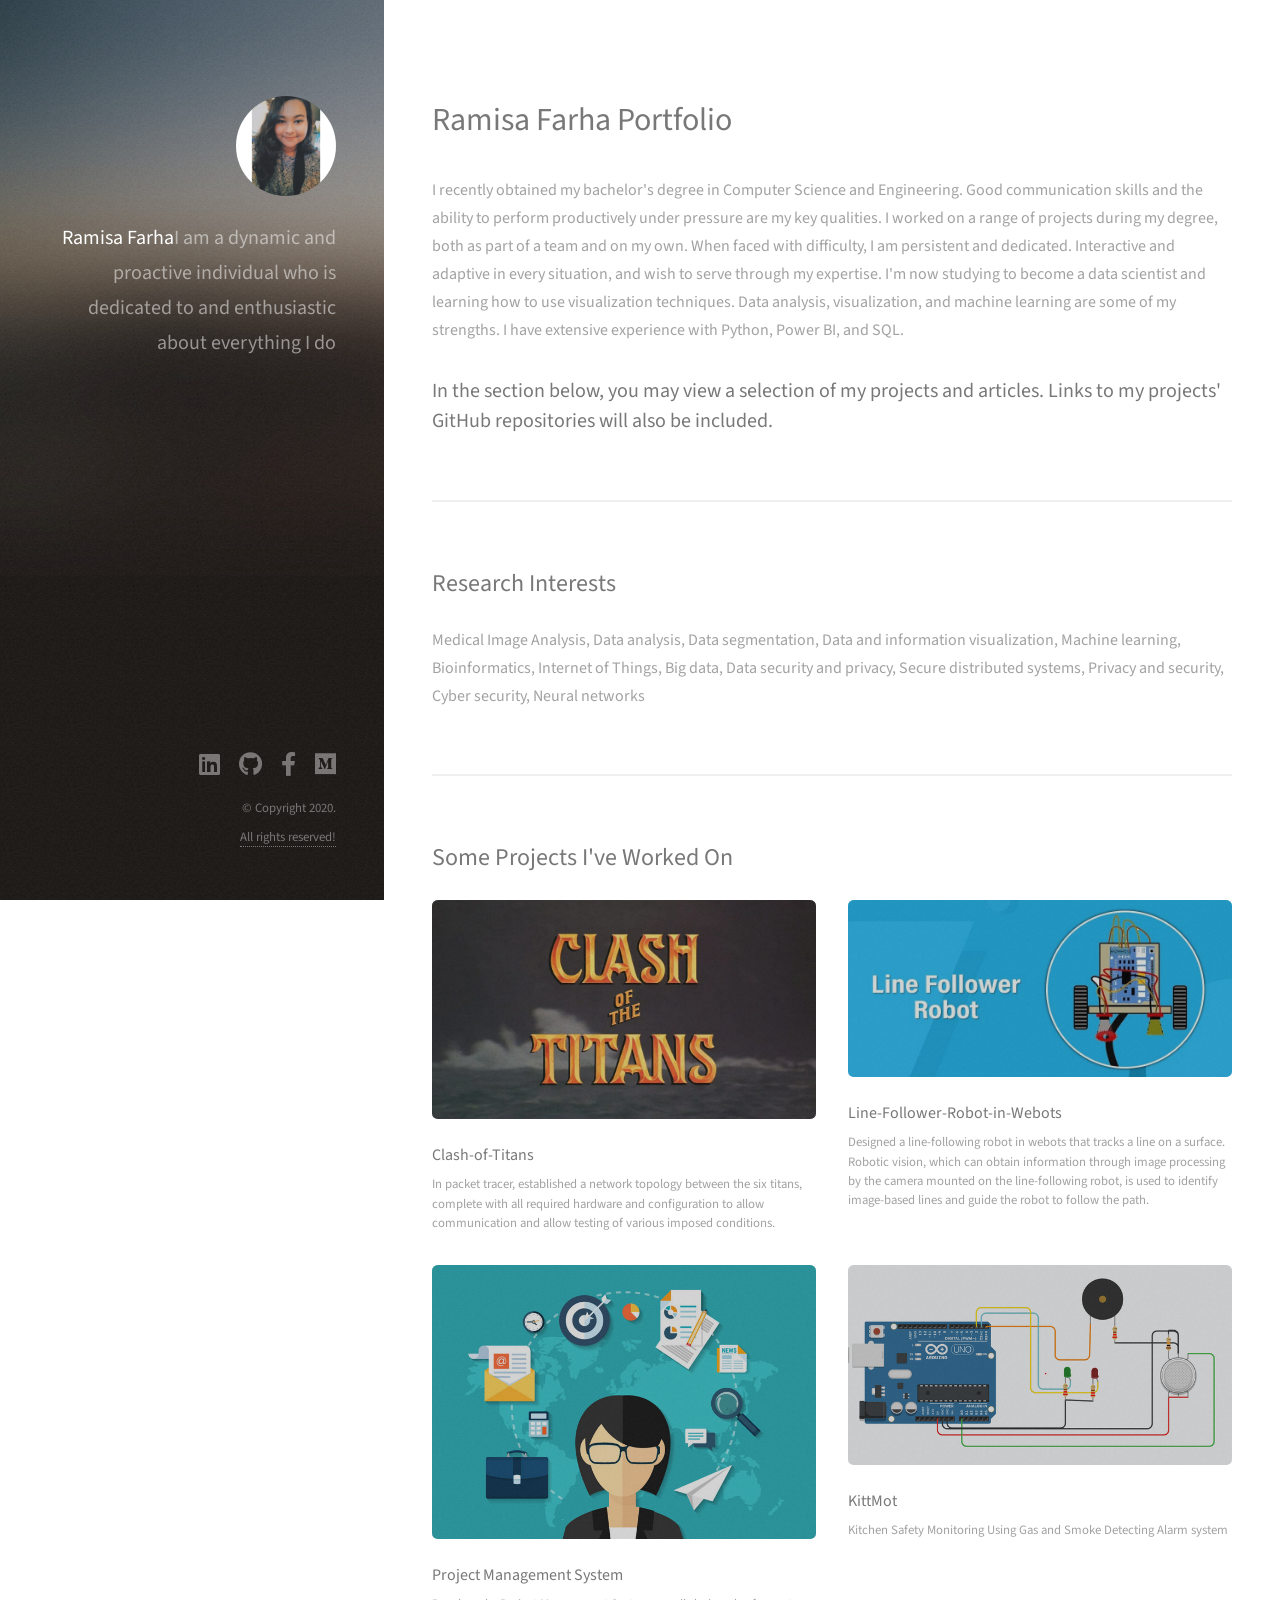
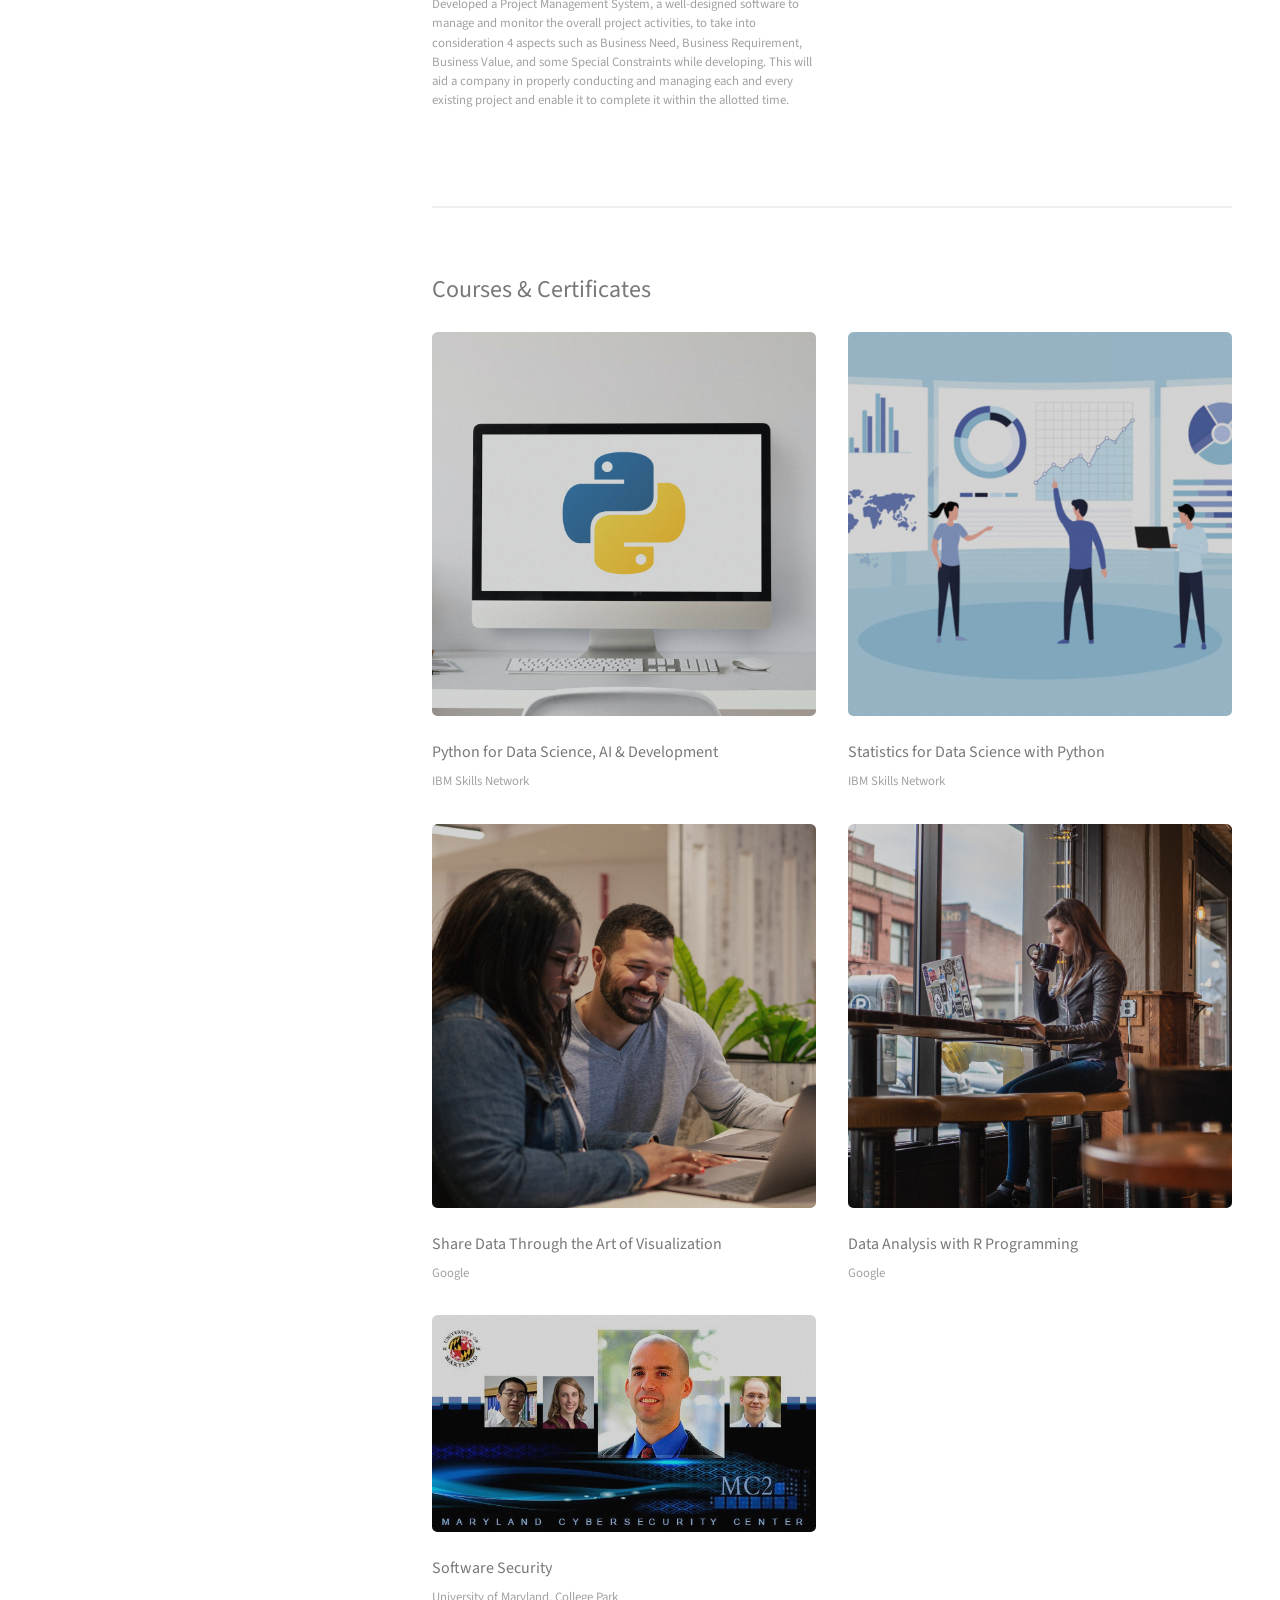
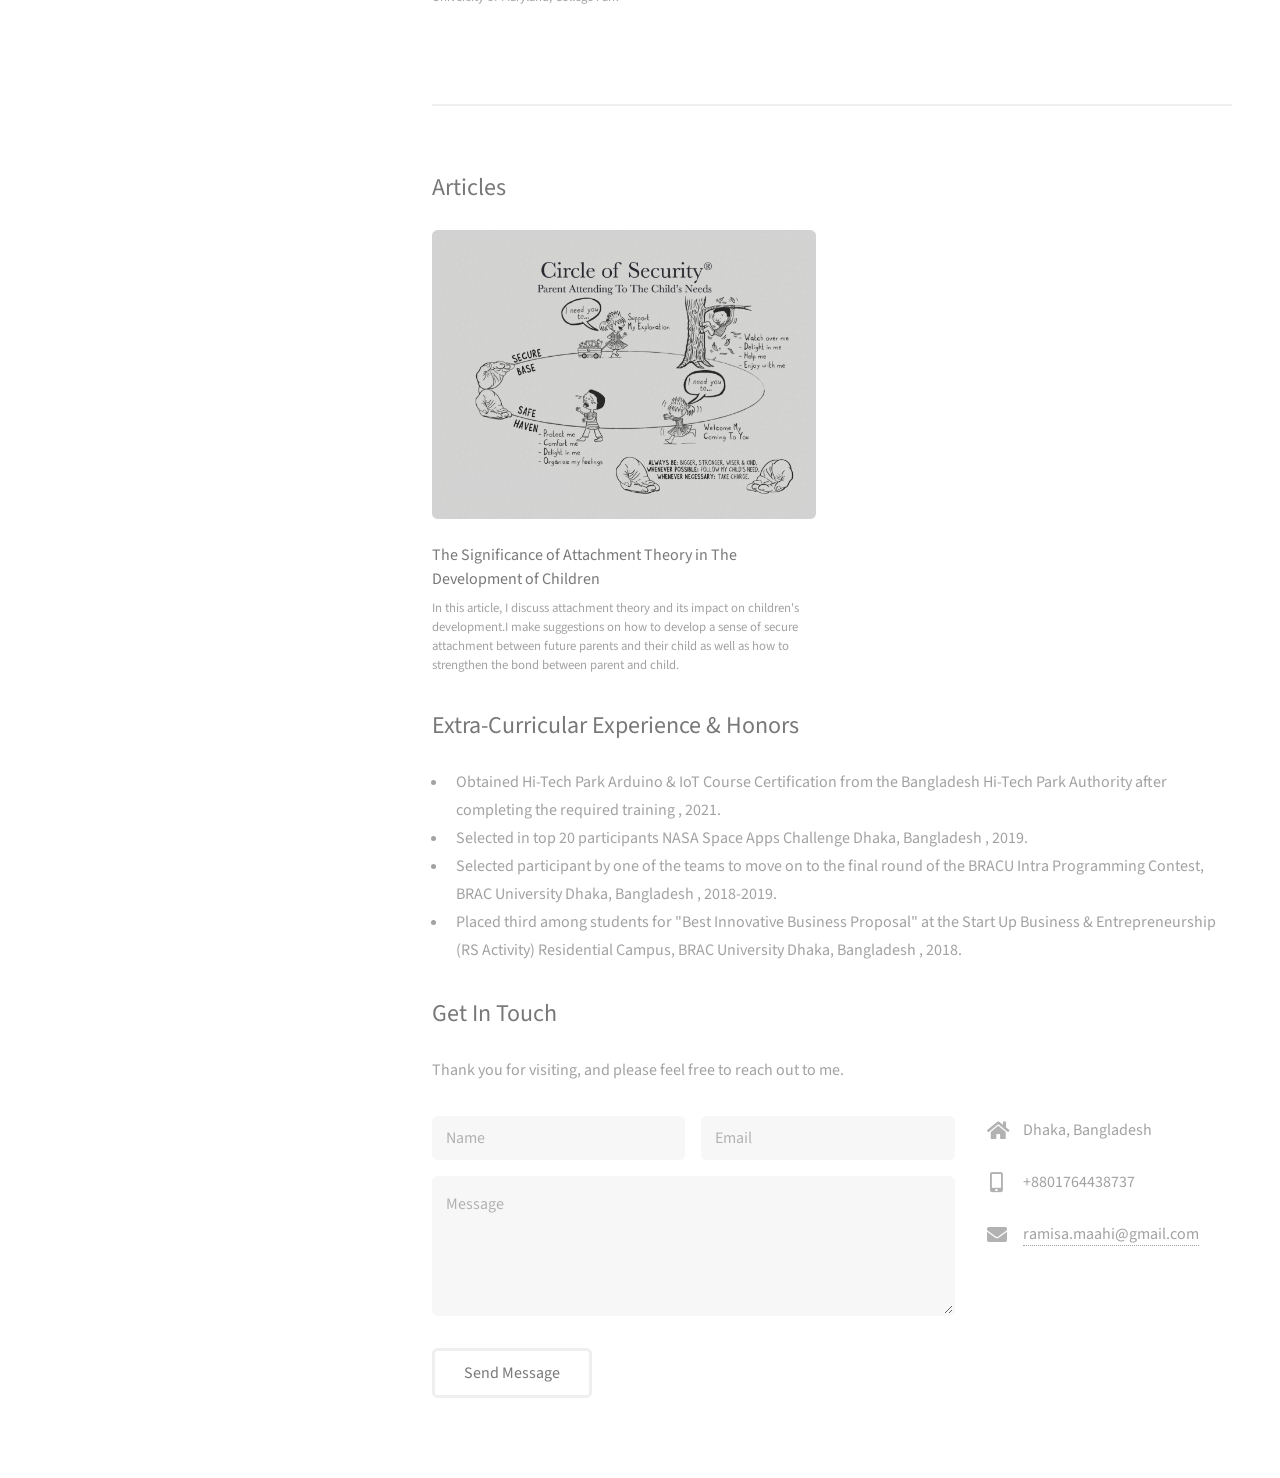
==== portfolio/index.html @ 3373e13e "Add files via upload" ====
<!DOCTYPE HTML>
<!--
	Strata by HTML5 UP
	html5up.net | @ajlkn
	Free for personal and commercial use under the CCA 3.0 license (html5up.net/license)
-->
<html>
	<head>
		<title>Strata by HTML5 UP</title>
		<meta charset="utf-8" />
		<meta name="viewport" content="width=device-width, initial-scale=1, user-scalable=no" />
		<link rel="stylesheet" href="assets/css/main.css" />
	</head>
	<body class="is-preload">

		<!-- Header -->
			<header id="header">
				<div class="inner">
					<a href="#" class="image avatar"><img src="images/Ramisa Farha Photo.jpg" alt="" /></a>
					<h1><strong>Ramisa Farha</strong><br />I am a dynamic and proactive individual who is dedicated to and enthusiastic about 
						everything I do</h1>
				</div>
			</header>

		<!-- Main -->
			<div id="main">

				<!-- One -->
					<section id="one">
						<header class="major">
							<h2>Ramisa Farha Portfolio</h2>
						</header>
						<p>I recently obtained my bachelor's degree in Computer Science and Engineering. Good 
							communication skills and the ability to perform productively under pressure are my key 
							qualities. I worked on a range of projects during my degree, both as part of a team and on 
							my own. When faced with difficulty, I am persistent and dedicated. Interactive and adaptive 
							in every situation, and wish to serve through my expertise. I'm now studying to become a 
							data scientist and learning how to use visualization techniques. Data analysis, visualization, and machine learning are some of my strengths. I have extensive experience 
							with Python, Power BI, and SQL. </p>
							<h3>In the section below, you may view a selection of my projects and articles. Links to my projects' GitHub repositories will also be included.</h3>
							<!--
						<ul class="actions">
							<li><a href="#" class="button">Learn More</a></li>
						</ul>-->
					</section>
                <!-- Two -->
                    <section id="two">
		                <h2>Research Interests</h2>
	                    </header>
	                    <p>Medical Image Analysis, Data analysis, Data segmentation, Data and information visualization, Machine learning,
		                Bioinformatics, Internet of Things, Big data, Data security and privacy, Secure distributed systems, Privacy and security,
		                Cyber security, Neural networks </p>
                    </section>
				<!-- Three -->
					<section id="three">
						<h2>Some Projects I've Worked On</h2>
						<div class="row">
							<article class="col-6 col-12-xsmall work-item">
								<a href="images/clashoftitans.webp" class="image fit thumb"><img src="images/clashoftitans.webp" alt="" /></a>
								<a href="https://github.com/RamisaFarha/Clash-of-Titans"><h3>Clash-of-Titans</h3></a>
								<p>In packet tracer, established a network topology between the six titans, complete with all required hardware and configuration to allow communication and allow testing of various imposed conditions.</p>
							</article>
							<article class="col-6 col-12-xsmall work-item">
								<a href="images/Line-Follower-Robot.jpg" class="image fit thumb"><img src="images/Line-Follower-Robot.jpg" alt="" /></a>
								<a href=https://github.com/RamisaFarha/Line-Follower-Robot-in-Webots><h3>Line-Follower-Robot-in-Webots</h3></a>
								<p>Designed a line-following robot in webots that tracks a line on a surface. Robotic vision, which can obtain information through image processing by the camera mounted on the line-following robot, is used to identify image-based lines and guide the robot to follow the path.</p>
							</article>
							<article class="col-6 col-12-xsmall work-item">
								<a href="images/3-project-management-software.jpg" class="image fit thumb"><img src="images/3-project-management-software.jpg" alt="" /></a>
								<a href="https://github.com/RamisaFarha/Project-Management-System"><h3>Project Management System</h3></a> 
								<p>Developed a Project Management System, a well-designed software to manage and monitor the overall project activities, to take into consideration 4 aspects such as Business Need, Business Requirement, Business Value, and some Special Constraints while developing. This will aid a company in properly conducting and managing each and every existing project and enable it to complete it within the allotted time.								</p>
							</article>
							<article class="col-6 col-12-xsmall work-item">
								<a href="images/gas-660x344.png" class="image fit thumb"><img src="images/gas-660x344.png" alt="" /></a>
								<a href="https://github.com/RamisaFarha/Arduino-Project-KittMot"><h3>KittMot</h3></a>
								<p>Kitchen Safety Monitoring Using Gas and Smoke Detecting Alarm system</p>
							</article>
							<!--
							<article class="col-6 col-12-xsmall work-item">
								<a href="images/fulls/06.jpg" class="image fit thumb"><img src="images/thumbs/06.jpg" alt="" /></a>
								<h3>Risus ornare lacinia</h3>
								<p>Project Management System</p>
							</article>
						</div>
						<ul class="actions">
							<li><a href="#" class="button">Full Portfolio</a></li>
						</ul>
					    -->
					</section>
                <!-- Four -->	
				<section id="four">
					<h2>Courses & Certificates</h2>
					<div class="row">
						<article class="col-6 col-12-xsmall work-item">
							<a href="images/Python-Image.jpg" class="image fit thumb"><img src="images/Python-Image.jpg" alt="" /></a>
							<a href="#"><h3>Python for Data Science, AI & Development</h3></a>
							<p>IBM Skills Network</p>
						</article>
						<article class="col-6 col-12-xsmall work-item">
							<a href="images/stats_im.png" class="image fit thumb"><img src="images/stats_im.png" alt="" /></a>
							<a href="#"><h3>Statistics for Data Science with Python</h3></a>
							<p>IBM Skills Network</p>
						</article>
						<article class="col-6 col-12-xsmall work-item">
							<a href="images/datavisu.png" class="image fit thumb"><img src="images/datavisu.png" alt="" /></a>
							<a href="https://coursera.org/share/3c20ef0acbd962c3a45716af9de60694"><h3>Share Data Through the Art of Visualization</h3></a>
							<p>Google</p>
						</article>
						<article class="col-6 col-12-xsmall work-item">
							<a href="images/certs_squareresize2.png" class="image fit thumb"><img src="images/certs_squareresize2.png" alt="" /></a>
							<a href="https://coursera.org/share/c8b97bff58c6c4835818a8d8143e0dea"><h3>Data Analysis with R Programming</h3></a>
							<p>Google</p>
						</article>
						<article class="col-6 col-12-xsmall work-item">
							<a href="images/CYBER_hicks.jpg" class="image fit thumb"><img src="images/CYBER_hicks.jpg" alt="" /></a>
							<a href="https://coursera.org/share/d2133edcd1758eb1db8a303753908951"><h3>Software Security</h3></a>
							<p>University of Maryland, College Park</p>
						</article>
					</section>	
				<!-- Five -->	
				<section id="five">
					<h2>Articles</h2>
					<div class="row">
						<article class="col-6 col-12-xsmall work-item">
							<a href="images/toddler-diagram.png" class="image fit thumb"><img src="images/toddler-diagram.png" alt="" /></a>
							<a href="https://medium.com/p/c122eec1b3c8"><h3>The Significance of Attachment Theory in The Development of Children</h3></a>
							<p>In this article, I discuss attachment theory and its impact on children's development.I make suggestions on how to develop a sense of secure attachment between future parents and their child as well as how to strengthen the bond between parent and child.</p>
						</article>	
				<!-- Six -->	
				<section id="six">
					<h2>Extra-Curricular Experience & Honors</h2>
					<div >
						<article class="col-6 col-12-xsmall work-item">
							<ul>
							<li>Obtained Hi-Tech Park Arduino & IoT Course Certification from the Bangladesh Hi-Tech Park Authority after completing the required training , 2021.</li>
							<li>Selected in top 20 participants NASA Space Apps Challenge Dhaka, Bangladesh , 2019.</li>	
							<li>Selected  participant by one of the teams to move on to the final round of the BRACU Intra Programming Contest, BRAC University Dhaka, Bangladesh , 2018-2019.</li>
						    <li>Placed third among students for "Best Innovative Business Proposal" at the Start Up Business & Entrepreneurship (RS Activity) Residential Campus, BRAC University Dhaka, Bangladesh , 2018.</li>
						    </ul>
					    </article>	

						<!-- 
						<article class="col-6 col-12-xsmall work-item">
							<a href="images/fulls/01.jpg" class="image fit thumb"><img src="images/thumbs/01.jpg" alt="" /></a>
							<h3>Magna sed consequat tempus</h3>
							<p>Lorem ipsum dolor sit amet nisl sed nullam feugiat.</p>
						</article>
						<article class="col-6 col-12-xsmall work-item">
							<a href="images/fulls/02.jpg" class="image fit thumb"><img src="images/thumbs/02.jpg" alt="" /></a>
							<h3>Ultricies lacinia interdum</h3>
							<p>Lorem ipsum dolor sit amet nisl sed nullam feugiat.</p>
						</article>
						-->
					</section>		
				<!-- Seven -->
					<section id="Seven">
						<h2>Get In Touch</h2>
						<p>Thank you for visiting, and please feel free to reach out to me.</p>
						<div class="row">
							<div class="col-8 col-12-small">
								<form method="post" action="#">
									<div class="row gtr-uniform gtr-50">
										<div class="col-6 col-12-xsmall"><input type="text" name="name" id="name" placeholder="Name" /></div>
										<div class="col-6 col-12-xsmall"><input type="email" name="email" id="email" placeholder="Email" /></div>
										<div class="col-12"><textarea name="message" id="message" placeholder="Message" rows="4"></textarea></div>
									</div>
								</form>
								<ul class="actions">
									<li><input type="submit" value="Send Message" /></li>
								</ul>
							</div>
							<div class="col-4 col-12-small">
								<ul class="labeled-icons">
									<li>
										<h3 class="icon solid fa-home"><span class="label">Address</span></h3>
										Dhaka, Bangladesh<br />
									</li>
									<li>
										<h3 class="icon solid fa-mobile-alt"><span class="label">Phone</span></h3>
										+8801764438737
									</li>
									<li>
										<h3 class="icon solid fa-envelope"><span class="label">Email</span></h3>
										<a href="#">ramisa.maahi@gmail.com</a>
									</li>
								</ul>
							</div>
						</div>
					</section>
				<!-- Four -->
				<!--
					<section id="four">
						<h2>Elements</h2>

						<section>
							<h4>Text</h4>
							<p>This is <b>bold</b> and this is <strong>strong</strong>. This is <i>italic</i> and this is <em>emphasized</em>.
							This is <sup>superscript</sup> text and this is <sub>subscript</sub> text.
							This is <u>underlined</u> and this is code: <code>for (;;) { ... }</code>. Finally, <a href="#">this is a link</a>.</p>
							<hr />
							<header>
								<h4>Heading with a Subtitle</h4>
								<p>Lorem ipsum dolor sit amet nullam id egestas urna aliquam</p>
							</header>
							<p>Nunc lacinia ante nunc ac lobortis. Interdum adipiscing gravida odio porttitor sem non mi integer non faucibus ornare mi ut ante amet placerat aliquet. Volutpat eu sed ante lacinia sapien lorem accumsan varius montes viverra nibh in adipiscing blandit tempus accumsan.</p>
							<header>
								<h5>Heading with a Subtitle</h5>
								<p>Lorem ipsum dolor sit amet nullam id egestas urna aliquam</p>
							</header>
							<p>Nunc lacinia ante nunc ac lobortis. Interdum adipiscing gravida odio porttitor sem non mi integer non faucibus ornare mi ut ante amet placerat aliquet. Volutpat eu sed ante lacinia sapien lorem accumsan varius montes viverra nibh in adipiscing blandit tempus accumsan.</p>
							<hr />
							<h2>Heading Level 2</h2>
							<h3>Heading Level 3</h3>
							<h4>Heading Level 4</h4>
							<h5>Heading Level 5</h5>
							<h6>Heading Level 6</h6>
							<hr />
							<h5>Blockquote</h5>
							<blockquote>Fringilla nisl. Donec accumsan interdum nisi, quis tincidunt felis sagittis eget tempus euismod. Vestibulum ante ipsum primis in faucibus vestibulum. Blandit adipiscing eu felis iaculis volutpat ac adipiscing accumsan faucibus. Vestibulum ante ipsum primis in faucibus lorem ipsum dolor sit amet nullam adipiscing eu felis.</blockquote>
							<h5>Preformatted</h5>
							<pre><code>i = 0;

while (!deck.isInOrder()) {
print 'Iteration ' + i;
deck.shuffle();
i++;
}

print 'It took ' + i + ' iterations to sort the deck.';</code></pre>
						</section>

						<section>
							<h4>Lists</h4>
							<div class="row">
								<div class="col-6 col-12-xsmall">
									<h5>Unordered</h5>
									<ul>
										<li>Dolor pulvinar etiam magna etiam.</li>
										<li>Sagittis adipiscing lorem eleifend.</li>
										<li>Felis enim feugiat dolore viverra.</li>
									</ul>
									<h5>Alternate</h5>
									<ul class="alt">
										<li>Dolor pulvinar etiam magna etiam.</li>
										<li>Sagittis adipiscing lorem eleifend.</li>
										<li>Felis enim feugiat dolore viverra.</li>
									</ul>
								</div>
								<div class="col-6 col-12-xsmall">
									<h5>Ordered</h5>
									<ol>
										<li>Dolor pulvinar etiam magna etiam.</li>
										<li>Etiam vel felis at lorem sed viverra.</li>
										<li>Felis enim feugiat dolore viverra.</li>
										<li>Dolor pulvinar etiam magna etiam.</li>
										<li>Etiam vel felis at lorem sed viverra.</li>
										<li>Felis enim feugiat dolore viverra.</li>
									</ol>
									<h5>Icons</h5>
									<ul class="icons">
										<li><a href="#" class="icon brands fa-twitter"><span class="label">Twitter</span></a></li>
										<li><a href="#" class="icon brands fa-facebook-f"><span class="label">Facebook</span></a></li>
										<li><a href="#" class="icon brands fa-instagram"><span class="label">Instagram</span></a></li>
										<li><a href="#" class="icon brands fa-github"><span class="label">Github</span></a></li>
										<li><a href="#" class="icon brands fa-dribbble"><span class="label">Dribbble</span></a></li>
										<li><a href="#" class="icon brands fa-tumblr"><span class="label">Tumblr</span></a></li>
									</ul>
								</div>
							</div>
							<h5>Actions</h5>
							<ul class="actions">
								<li><a href="#" class="button primary">Default</a></li>
								<li><a href="#" class="button">Default</a></li>
							</ul>
							<ul class="actions small">
								<li><a href="#" class="button primary small">Small</a></li>
								<li><a href="#" class="button small">Small</a></li>
							</ul>
							<div class="row">
								<div class="col-6 col-12-small">
									<ul class="actions stacked">
										<li><a href="#" class="button primary">Default</a></li>
										<li><a href="#" class="button">Default</a></li>
									</ul>
								</div>
								<div class="col-6 col-12-small">
									<ul class="actions stacked">
										<li><a href="#" class="button primary small">Small</a></li>
										<li><a href="#" class="button small">Small</a></li>
									</ul>
								</div>
								<div class="col-6 col-12-small">
									<ul class="actions stacked">
										<li><a href="#" class="button primary fit">Default</a></li>
										<li><a href="#" class="button fit">Default</a></li>
									</ul>
								</div>
								<div class="col-6 col-12-small">
									<ul class="actions stacked">
										<li><a href="#" class="button primary small fit">Small</a></li>
										<li><a href="#" class="button small fit">Small</a></li>
									</ul>
								</div>
							</div>
						</section>

						<section>
							<h4>Table</h4>
							<h5>Default</h5>
							<div class="table-wrapper">
								<table>
									<thead>
										<tr>
											<th>Name</th>
											<th>Description</th>
											<th>Price</th>
										</tr>
									</thead>
									<tbody>
										<tr>
											<td>Item One</td>
											<td>Ante turpis integer aliquet porttitor.</td>
											<td>29.99</td>
										</tr>
										<tr>
											<td>Item Two</td>
											<td>Vis ac commodo adipiscing arcu aliquet.</td>
											<td>19.99</td>
										</tr>
										<tr>
											<td>Item Three</td>
											<td> Morbi faucibus arcu accumsan lorem.</td>
											<td>29.99</td>
										</tr>
										<tr>
											<td>Item Four</td>
											<td>Vitae integer tempus condimentum.</td>
											<td>19.99</td>
										</tr>
										<tr>
											<td>Item Five</td>
											<td>Ante turpis integer aliquet porttitor.</td>
											<td>29.99</td>
										</tr>
									</tbody>
									<tfoot>
										<tr>
											<td colspan="2"></td>
											<td>100.00</td>
										</tr>
									</tfoot>
								</table>
							</div>

							<h5>Alternate</h5>
							<div class="table-wrapper">
								<table class="alt">
									<thead>
										<tr>
											<th>Name</th>
											<th>Description</th>
											<th>Price</th>
										</tr>
									</thead>
									<tbody>
										<tr>
											<td>Item One</td>
											<td>Ante turpis integer aliquet porttitor.</td>
											<td>29.99</td>
										</tr>
										<tr>
											<td>Item Two</td>
											<td>Vis ac commodo adipiscing arcu aliquet.</td>
											<td>19.99</td>
										</tr>
										<tr>
											<td>Item Three</td>
											<td> Morbi faucibus arcu accumsan lorem.</td>
											<td>29.99</td>
										</tr>
										<tr>
											<td>Item Four</td>
											<td>Vitae integer tempus condimentum.</td>
											<td>19.99</td>
										</tr>
										<tr>
											<td>Item Five</td>
											<td>Ante turpis integer aliquet porttitor.</td>
											<td>29.99</td>
										</tr>
									</tbody>
									<tfoot>
										<tr>
											<td colspan="2"></td>
											<td>100.00</td>
										</tr>
									</tfoot>
								</table>
							</div>
						</section>

						<section>
							<h4>Buttons</h4>
							<ul class="actions">
								<li><a href="#" class="button primary">Primary</a></li>
								<li><a href="#" class="button">Default</a></li>
							</ul>
							<ul class="actions">
								<li><a href="#" class="button large">Large</a></li>
								<li><a href="#" class="button">Default</a></li>
								<li><a href="#" class="button small">Small</a></li>
							</ul>
							<ul class="actions fit">
								<li><a href="#" class="button primary fit">Fit</a></li>
								<li><a href="#" class="button fit">Fit</a></li>
							</ul>
							<ul class="actions fit small">
								<li><a href="#" class="button primary fit small">Fit + Small</a></li>
								<li><a href="#" class="button fit small">Fit + Small</a></li>
							</ul>
							<ul class="actions">
								<li><a href="#" class="button primary icon solid fa-download">Icon</a></li>
								<li><a href="#" class="button icon solid fa-download">Icon</a></li>
							</ul>
							<ul class="actions">
								<li><span class="button primary disabled">Primary</span></li>
								<li><span class="button disabled">Default</span></li>
							</ul>
						</section>

						<section>
							<h4>Form</h4>
							<form method="post" action="#">
								<div class="row gtr-uniform gtr-50">
									<div class="col-6 col-12-xsmall">
										<input type="text" name="demo-name" id="demo-name" value="" placeholder="Name" />
									</div>
									<div class="col-6 col-12-xsmall">
										<input type="email" name="demo-email" id="demo-email" value="" placeholder="Email" />
									</div>
									<div class="col-12">
										<select name="demo-category" id="demo-category">
											<option value="">- Category -</option>
											<option value="1">Manufacturing</option>
											<option value="1">Shipping</option>
											<option value="1">Administration</option>
											<option value="1">Human Resources</option>
										</select>
									</div>
									<div class="col-4 col-12-small">
										<input type="radio" id="demo-priority-low" name="demo-priority" checked>
										<label for="demo-priority-low">Low Priority</label>
									</div>
									<div class="col-4 col-12-small">
										<input type="radio" id="demo-priority-normal" name="demo-priority">
										<label for="demo-priority-normal">Normal Priority</label>
									</div>
									<div class="col-4 col-12-small">
										<input type="radio" id="demo-priority-high" name="demo-priority">
										<label for="demo-priority-high">High Priority</label>
									</div>
									<div class="col-6 col-12-small">
										<input type="checkbox" id="demo-copy" name="demo-copy">
										<label for="demo-copy">Email me a copy of this message</label>
									</div>
									<div class="col-6 col-12-small">
										<input type="checkbox" id="demo-human" name="demo-human" checked>
										<label for="demo-human">I am a human and not a robot</label>
									</div>
									<div class="col-12">
										<textarea name="demo-message" id="demo-message" placeholder="Enter your message" rows="6"></textarea>
									</div>
									<div class="col-12">
										<ul class="actions">
											<li><input type="submit" value="Send Message" class="primary" /></li>
											<li><input type="reset" value="Reset" /></li>
										</ul>
									</div>
								</div>
							</form>
						</section>

						<section>
							<h4>Image</h4>
							<h5>Fit</h5>
							<div class="box alt">
								<div class="row gtr-50 gtr-uniform">
									<div class="col-12"><span class="image fit"><img src="images/fulls/05.jpg" alt="" /></span></div>
									<div class="col-4"><span class="image fit"><img src="images/thumbs/01.jpg" alt="" /></span></div>
									<div class="col-4"><span class="image fit"><img src="images/thumbs/02.jpg" alt="" /></span></div>
									<div class="col-4"><span class="image fit"><img src="images/thumbs/03.jpg" alt="" /></span></div>
									<div class="col-4"><span class="image fit"><img src="images/thumbs/04.jpg" alt="" /></span></div>
									<div class="col-4"><span class="image fit"><img src="images/thumbs/05.jpg" alt="" /></span></div>
									<div class="col-4"><span class="image fit"><img src="images/thumbs/06.jpg" alt="" /></span></div>
									<div class="col-4"><span class="image fit"><img src="images/thumbs/03.jpg" alt="" /></span></div>
									<div class="col-4"><span class="image fit"><img src="images/thumbs/02.jpg" alt="" /></span></div>
									<div class="col-4"><span class="image fit"><img src="images/thumbs/01.jpg" alt="" /></span></div>
								</div>
							</div>
							<h5>Left &amp; Right</h5>
							<p><span class="image left"><img src="images/avatar.jpg" alt="" /></span>Fringilla nisl. Donec accumsan interdum nisi, quis tincidunt felis sagittis eget. tempus euismod. Vestibulum ante ipsum primis in faucibus vestibulum. Blandit adipiscing eu felis iaculis volutpat ac adipiscing accumsan eu faucibus. Integer ac pellentesque praesent tincidunt felis sagittis eget. tempus euismod. Vestibulum ante ipsum primis in faucibus vestibulum. Blandit adipiscing eu felis iaculis volutpat ac adipiscing accumsan eu faucibus. Integer ac pellentesque praesent. Donec accumsan interdum nisi, quis tincidunt felis sagittis eget. tempus euismod. Vestibulum ante ipsum primis in faucibus vestibulum. Blandit adipiscing eu felis iaculis volutpat ac adipiscing accumsan eu faucibus. Integer ac pellentesque praesent tincidunt felis sagittis eget. tempus euismod. Vestibulum ante ipsum primis in faucibus vestibulum. Blandit adipiscing eu felis iaculis volutpat ac adipiscing accumsan eu faucibus. Integer ac pellentesque praesent.</p>
							<p><span class="image right"><img src="images/avatar.jpg" alt="" /></span>Fringilla nisl. Donec accumsan interdum nisi, quis tincidunt felis sagittis eget. tempus euismod. Vestibulum ante ipsum primis in faucibus vestibulum. Blandit adipiscing eu felis iaculis volutpat ac adipiscing accumsan eu faucibus. Integer ac pellentesque praesent tincidunt felis sagittis eget. tempus euismod. Vestibulum ante ipsum primis in faucibus vestibulum. Blandit adipiscing eu felis iaculis volutpat ac adipiscing accumsan eu faucibus. Integer ac pellentesque praesent. Donec accumsan interdum nisi, quis tincidunt felis sagittis eget. tempus euismod. Vestibulum ante ipsum primis in faucibus vestibulum. Blandit adipiscing eu felis iaculis volutpat ac adipiscing accumsan eu faucibus. Integer ac pellentesque praesent tincidunt felis sagittis eget. tempus euismod. Vestibulum ante ipsum primis in faucibus vestibulum. Blandit adipiscing eu felis iaculis volutpat ac adipiscing accumsan eu faucibus. Integer ac pellentesque praesent.</p>
						</section>

					</section>
				-->

			</div>

		<!-- Footer -->
			<footer id="footer">
				<div class="inner">
					<ul class="icons">
						<li><a href="https://www.linkedin.com/in/ramisa-farha/" class="icon brands alt fa-linkedin"><span class="label">Linkedin</span></a></li>
						<li><a href="https://github.com/RamisaFarha" class="icon brands fa-github"><span class="label">Github</span></a></li>
						<li><a href="https://www.facebook.com/ramisa.farha.5/" class="icon brands fa-facebook-f"><span class="label">Facebook</span></a></li>
					    <!--<li><a href="https://twitter.com/Ramisa00" class="icon brands fa-twitter"><span class="label">Twitter</span></a></li>-->
						<li><a href="https://medium.com/@ramisafarha" class="icon brands fa-medium"><span class="label">Medium</span></a></li>
					</ul>
					<ul class="copyright">
						<li>&copy; Copyright 2020.<li> <a href="http://html5up.net">All rights reserved!</a></li>
					</ul>
				</div>
			</footer>

		<!-- Scripts -->
			<script src="assets/js/jquery.min.js"></script>
			<script src="assets/js/jquery.poptrox.min.js"></script>
			<script src="assets/js/browser.min.js"></script>
			<script src="assets/js/breakpoints.min.js"></script>
			<script src="assets/js/util.js"></script>
			<script src="assets/js/main.js"></script>

	</body>
</html>
---- portfolio/assets/css/main.css ----
@import url("fontawesome-all.min.css");
@import url("https://fonts.googleapis.com/css?family=Source+Sans+Pro:400,400italic");

/*
	Strata by HTML5 UP
	html5up.net | @ajlkn
	Free for personal and commercial use under the CCA 3.0 license (html5up.net/license)
*/

html, body, div, span, applet, object,
iframe, h1, h2, h3, h4, h5, h6, p, blockquote,
pre, a, abbr, acronym, address, big, cite,
code, del, dfn, em, img, ins, kbd, q, s, samp,
small, strike, strong, sub, sup, tt, var, b,
u, i, center, dl, dt, dd, ol, ul, li, fieldset,
form, label, legend, table, caption, tbody,
tfoot, thead, tr, th, td, article, aside,
canvas, details, embed, figure, figcaption,
footer, header, hgroup, menu, nav, output, ruby,
section, summary, time, mark, audio, video {
	margin: 0;
	padding: 0;
	border: 0;
	font-size: 100%;
	font: inherit;
	vertical-align: baseline;}

article, aside, details, figcaption, figure,
footer, header, hgroup, menu, nav, section {
	display: block;}

body {
	line-height: 1;
}

ol, ul {
	list-style: none;
}

blockquote, q {
	quotes: none;
}

	blockquote:before, blockquote:after, q:before, q:after {
		content: '';
		content: none;
	}

table {
	border-collapse: collapse;
	border-spacing: 0;
}

body {
	-webkit-text-size-adjust: none;
}

mark {
	background-color: transparent;
	color: inherit;
}

input::-moz-focus-inner {
	border: 0;
	padding: 0;
}

input, select, textarea {
	-moz-appearance: none;
	-webkit-appearance: none;
	-ms-appearance: none;
	appearance: none;
}

/* Basic */

	html {
		box-sizing: border-box;
	}

	*, *:before, *:after {
		box-sizing: inherit;
	}

	body {
		background: #fff;
	}

		body.is-preload *, body.is-preload *:before, body.is-preload *:after {
			-moz-animation: none !important;
			-webkit-animation: none !important;
			-ms-animation: none !important;
			animation: none !important;
			-moz-transition: none !important;
			-webkit-transition: none !important;
			-ms-transition: none !important;
			transition: none !important;
		}

	body, input, select, textarea {
		color: #a2a2a2;
		font-family: "Source Sans Pro", Helvetica, sans-serif;
		font-size: 16pt;
		font-weight: 400;
		line-height: 1.75em;
	}

	a {
		-moz-transition: color 0.2s ease-in-out, border-color 0.2s ease-in-out;
		-webkit-transition: color 0.2s ease-in-out, border-color 0.2s ease-in-out;
		-ms-transition: color 0.2s ease-in-out, border-color 0.2s ease-in-out;
		transition: color 0.2s ease-in-out, border-color 0.2s ease-in-out;
		border-bottom: dotted 1px;
		color: #49bf9d;
		text-decoration: none;
	}

		a:hover {
			border-bottom-color: transparent;
			color: #49bf9d !important;
			text-decoration: none;
		}

	strong, b {
		color: #787878;
		font-weight: 400;
	}

	em, i {
		font-style: italic;
	}

	p {
		margin: 0 0 2em 0;
	}

	h1, h2, h3, h4, h5, h6 {
		color: #787878;
		font-weight: 400;
		line-height: 1em;
		margin: 0 0 1em 0;
	}

		h1 a, h2 a, h3 a, h4 a, h5 a, h6 a {
			color: inherit;
			text-decoration: none;
		}

	h1 {
		font-size: 2em;
		line-height: 1.5em;
	}

	h2 {
		font-size: 1.5em;
		line-height: 1.5em;
	}

	h3 {
		font-size: 1.25em;
		line-height: 1.5em;
	}

	h4 {
		font-size: 1.1em;
		line-height: 1.5em;
	}

	h5 {
		font-size: 0.9em;
		line-height: 1.5em;
	}

	h6 {
		font-size: 0.7em;
		line-height: 1.5em;
	}

	sub {
		font-size: 0.8em;
		position: relative;
		top: 0.5em;
	}

	sup {
		font-size: 0.8em;
		position: relative;
		top: -0.5em;
	}

	hr {
		border: 0;
		border-bottom: solid 2px #efefef;
		margin: 2em 0;
	}

		hr.major {
			margin: 3em 0;
		}

	blockquote {
		border-left: solid 6px #efefef;
		font-style: italic;
		margin: 0 0 2em 0;
		padding: 0.5em 0 0.5em 1.5em;
	}

	code {
		background: #f7f7f7;
		border-radius: 0.35em;
		border: solid 2px #efefef;
		font-family: "Courier New", monospace;
		font-size: 0.9em;
		margin: 0 0.25em;
		padding: 0.25em 0.65em;
	}

	pre {
		-webkit-overflow-scrolling: touch;
		font-family: "Courier New", monospace;
		font-size: 0.9em;
		margin: 0 0 2em 0;
	}

		pre code {
			display: block;
			line-height: 1.75em;
			padding: 1em 1.5em;
			overflow-x: auto;
		}

	.align-left {
		text-align: left;
	}

	.align-center {
		text-align: center;
	}

	.align-right {
		text-align: right;
	}

/* Container */

	.container {
		margin: 0 auto;
		max-width: calc(100% - 4em);
		width: 100%;
	}

		.container.xsmall {
			width: 25%;
		}

		.container.small {
			width: 50%;
		}

		.container.medium {
			width: 75%;
		}

		.container.large {
			width: 125%;
		}

		.container.xlarge {
			width: 150%;
		}

		.container.max {
			width: 100%;
		}

		@media screen and (max-width: 980px) {

			.container {
				width: 100% !important;
				max-width: 100% !important;
			}

		}

		@media screen and (max-width: 480px) {

			.container {
				max-width: calc(100% - 3em);
			}

		}

/* Row */

	.row {
		display: flex;
		flex-wrap: wrap;
		box-sizing: border-box;
		align-items: stretch;
	}

		.row > * {
			box-sizing: border-box;
		}

		.row.gtr-uniform > * > :last-child {
			margin-bottom: 0;
		}

		.row.aln-left {
			justify-content: flex-start;
		}

		.row.aln-center {
			justify-content: center;
		}

		.row.aln-right {
			justify-content: flex-end;
		}

		.row.aln-top {
			align-items: flex-start;
		}

		.row.aln-middle {
			align-items: center;
		}

		.row.aln-bottom {
			align-items: flex-end;
		}

		.row > .imp {
			order: -1;
		}

		.row > .col-1 {
			width: 8.33333%;
		}

		.row > .off-1 {
			margin-left: 8.33333%;
		}

		.row > .col-2 {
			width: 16.66667%;
		}

		.row > .off-2 {
			margin-left: 16.66667%;
		}

		.row > .col-3 {
			width: 25%;
		}

		.row > .off-3 {
			margin-left: 25%;
		}

		.row > .col-4 {
			width: 33.33333%;
		}

		.row > .off-4 {
			margin-left: 33.33333%;
		}

		.row > .col-5 {
			width: 41.66667%;
		}

		.row > .off-5 {
			margin-left: 41.66667%;
		}

		.row > .col-6 {
			width: 50%;
		}

		.row > .off-6 {
			margin-left: 50%;
		}

		.row > .col-7 {
			width: 58.33333%;
		}

		.row > .off-7 {
			margin-left: 58.33333%;
		}

		.row > .col-8 {
			width: 66.66667%;
		}

		.row > .off-8 {
			margin-left: 66.66667%;
		}

		.row > .col-9 {
			width: 75%;
		}

		.row > .off-9 {
			margin-left: 75%;
		}

		.row > .col-10 {
			width: 83.33333%;
		}

		.row > .off-10 {
			margin-left: 83.33333%;
		}

		.row > .col-11 {
			width: 91.66667%;
		}

		.row > .off-11 {
			margin-left: 91.66667%;
		}

		.row > .col-12 {
			width: 100%;
		}

		.row > .off-12 {
			margin-left: 100%;
		}

		.row.gtr-0 {
			margin-top: 0;
			margin-left: 0em;
		}

			.row.gtr-0 > * {
				padding: 0 0 0 0em;
			}

			.row.gtr-0.gtr-uniform {
				margin-top: 0em;
			}

				.row.gtr-0.gtr-uniform > * {
					padding-top: 0em;
				}

		.row.gtr-25 {
			margin-top: 0;
			margin-left: -0.625em;
		}

			.row.gtr-25 > * {
				padding: 0 0 0 0.625em;
			}

			.row.gtr-25.gtr-uniform {
				margin-top: -0.625em;
			}

				.row.gtr-25.gtr-uniform > * {
					padding-top: 0.625em;
				}

		.row.gtr-50 {
			margin-top: 0;
			margin-left: -1.25em;
		}

			.row.gtr-50 > * {
				padding: 0 0 0 1.25em;
			}

			.row.gtr-50.gtr-uniform {
				margin-top: -1.25em;
			}

				.row.gtr-50.gtr-uniform > * {
					padding-top: 1.25em;
				}

		.row {
			margin-top: 0;
			margin-left: -2.5em;
		}

			.row > * {
				padding: 0 0 0 2.5em;
			}

			.row.gtr-uniform {
				margin-top: -2.5em;
			}

				.row.gtr-uniform > * {
					padding-top: 2.5em;
				}

		.row.gtr-150 {
			margin-top: 0;
			margin-left: -3.75em;
		}

			.row.gtr-150 > * {
				padding: 0 0 0 3.75em;
			}

			.row.gtr-150.gtr-uniform {
				margin-top: -3.75em;
			}

				.row.gtr-150.gtr-uniform > * {
					padding-top: 3.75em;
				}

		.row.gtr-200 {
			margin-top: 0;
			margin-left: -5em;
		}

			.row.gtr-200 > * {
				padding: 0 0 0 5em;
			}

			.row.gtr-200.gtr-uniform {
				margin-top: -5em;
			}

				.row.gtr-200.gtr-uniform > * {
					padding-top: 5em;
				}

		@media screen and (max-width: 1800px) {

			.row {
				display: flex;
				flex-wrap: wrap;
				box-sizing: border-box;
				align-items: stretch;
			}

				.row > * {
					box-sizing: border-box;
				}

				.row.gtr-uniform > * > :last-child {
					margin-bottom: 0;
				}

				.row.aln-left {
					justify-content: flex-start;
				}

				.row.aln-center {
					justify-content: center;
				}

				.row.aln-right {
					justify-content: flex-end;
				}

				.row.aln-top {
					align-items: flex-start;
				}

				.row.aln-middle {
					align-items: center;
				}

				.row.aln-bottom {
					align-items: flex-end;
				}

				.row > .imp-xlarge {
					order: -1;
				}

				.row > .col-1-xlarge {
					width: 8.33333%;
				}

				.row > .off-1-xlarge {
					margin-left: 8.33333%;
				}

				.row > .col-2-xlarge {
					width: 16.66667%;
				}

				.row > .off-2-xlarge {
					margin-left: 16.66667%;
				}

				.row > .col-3-xlarge {
					width: 25%;
				}

				.row > .off-3-xlarge {
					margin-left: 25%;
				}

				.row > .col-4-xlarge {
					width: 33.33333%;
				}

				.row > .off-4-xlarge {
					margin-left: 33.33333%;
				}

				.row > .col-5-xlarge {
					width: 41.66667%;
				}

				.row > .off-5-xlarge {
					margin-left: 41.66667%;
				}

				.row > .col-6-xlarge {
					width: 50%;
				}

				.row > .off-6-xlarge {
					margin-left: 50%;
				}

				.row > .col-7-xlarge {
					width: 58.33333%;
				}

				.row > .off-7-xlarge {
					margin-left: 58.33333%;
				}

				.row > .col-8-xlarge {
					width: 66.66667%;
				}

				.row > .off-8-xlarge {
					margin-left: 66.66667%;
				}

				.row > .col-9-xlarge {
					width: 75%;
				}

				.row > .off-9-xlarge {
					margin-left: 75%;
				}

				.row > .col-10-xlarge {
					width: 83.33333%;
				}

				.row > .off-10-xlarge {
					margin-left: 83.33333%;
				}

				.row > .col-11-xlarge {
					width: 91.66667%;
				}

				.row > .off-11-xlarge {
					margin-left: 91.66667%;
				}

				.row > .col-12-xlarge {
					width: 100%;
				}

				.row > .off-12-xlarge {
					margin-left: 100%;
				}

				.row.gtr-0 {
					margin-top: 0;
					margin-left: 0em;
				}

					.row.gtr-0 > * {
						padding: 0 0 0 0em;
					}

					.row.gtr-0.gtr-uniform {
						margin-top: 0em;
					}

						.row.gtr-0.gtr-uniform > * {
							padding-top: 0em;
						}

				.row.gtr-25 {
					margin-top: 0;
					margin-left: -0.625em;
				}

					.row.gtr-25 > * {
						padding: 0 0 0 0.625em;
					}

					.row.gtr-25.gtr-uniform {
						margin-top: -0.625em;
					}

						.row.gtr-25.gtr-uniform > * {
							padding-top: 0.625em;
						}

				.row.gtr-50 {
					margin-top: 0;
					margin-left: -1.25em;
				}

					.row.gtr-50 > * {
						padding: 0 0 0 1.25em;
					}

					.row.gtr-50.gtr-uniform {
						margin-top: -1.25em;
					}

						.row.gtr-50.gtr-uniform > * {
							padding-top: 1.25em;
						}

				.row {
					margin-top: 0;
					margin-left: -2.5em;
				}

					.row > * {
						padding: 0 0 0 2.5em;
					}

					.row.gtr-uniform {
						margin-top: -2.5em;
					}

						.row.gtr-uniform > * {
							padding-top: 2.5em;
						}

				.row.gtr-150 {
					margin-top: 0;
					margin-left: -3.75em;
				}

					.row.gtr-150 > * {
						padding: 0 0 0 3.75em;
					}

					.row.gtr-150.gtr-uniform {
						margin-top: -3.75em;
					}

						.row.gtr-150.gtr-uniform > * {
							padding-top: 3.75em;
						}

				.row.gtr-200 {
					margin-top: 0;
					margin-left: -5em;
				}

					.row.gtr-200 > * {
						padding: 0 0 0 5em;
					}

					.row.gtr-200.gtr-uniform {
						margin-top: -5em;
					}

						.row.gtr-200.gtr-uniform > * {
							padding-top: 5em;
						}

		}

		@media screen and (max-width: 1280px) {

			.row {
				display: flex;
				flex-wrap: wrap;
				box-sizing: border-box;
				align-items: stretch;
			}

				.row > * {
					box-sizing: border-box;
				}

				.row.gtr-uniform > * > :last-child {
					margin-bottom: 0;
				}

				.row.aln-left {
					justify-content: flex-start;
				}

				.row.aln-center {
					justify-content: center;
				}

				.row.aln-right {
					justify-content: flex-end;
				}

				.row.aln-top {
					align-items: flex-start;
				}

				.row.aln-middle {
					align-items: center;
				}

				.row.aln-bottom {
					align-items: flex-end;
				}

				.row > .imp-large {
					order: -1;
				}

				.row > .col-1-large {
					width: 8.33333%;
				}

				.row > .off-1-large {
					margin-left: 8.33333%;
				}

				.row > .col-2-large {
					width: 16.66667%;
				}

				.row > .off-2-large {
					margin-left: 16.66667%;
				}

				.row > .col-3-large {
					width: 25%;
				}

				.row > .off-3-large {
					margin-left: 25%;
				}

				.row > .col-4-large {
					width: 33.33333%;
				}

				.row > .off-4-large {
					margin-left: 33.33333%;
				}

				.row > .col-5-large {
					width: 41.66667%;
				}

				.row > .off-5-large {
					margin-left: 41.66667%;
				}

				.row > .col-6-large {
					width: 50%;
				}

				.row > .off-6-large {
					margin-left: 50%;
				}

				.row > .col-7-large {
					width: 58.33333%;
				}

				.row > .off-7-large {
					margin-left: 58.33333%;
				}

				.row > .col-8-large {
					width: 66.66667%;
				}

				.row > .off-8-large {
					margin-left: 66.66667%;
				}

				.row > .col-9-large {
					width: 75%;
				}

				.row > .off-9-large {
					margin-left: 75%;
				}

				.row > .col-10-large {
					width: 83.33333%;
				}

				.row > .off-10-large {
					margin-left: 83.33333%;
				}

				.row > .col-11-large {
					width: 91.66667%;
				}

				.row > .off-11-large {
					margin-left: 91.66667%;
				}

				.row > .col-12-large {
					width: 100%;
				}

				.row > .off-12-large {
					margin-left: 100%;
				}

				.row.gtr-0 {
					margin-top: 0;
					margin-left: 0em;
				}

					.row.gtr-0 > * {
						padding: 0 0 0 0em;
					}

					.row.gtr-0.gtr-uniform {
						margin-top: 0em;
					}

						.row.gtr-0.gtr-uniform > * {
							padding-top: 0em;
						}

				.row.gtr-25 {
					margin-top: 0;
					margin-left: -0.5em;
				}

					.row.gtr-25 > * {
						padding: 0 0 0 0.5em;
					}

					.row.gtr-25.gtr-uniform {
						margin-top: -0.5em;
					}

						.row.gtr-25.gtr-uniform > * {
							padding-top: 0.5em;
						}

				.row.gtr-50 {
					margin-top: 0;
					margin-left: -1em;
				}

					.row.gtr-50 > * {
						padding: 0 0 0 1em;
					}

					.row.gtr-50.gtr-uniform {
						margin-top: -1em;
					}

						.row.gtr-50.gtr-uniform > * {
							padding-top: 1em;
						}

				.row {
					margin-top: 0;
					margin-left: -2em;
				}

					.row > * {
						padding: 0 0 0 2em;
					}

					.row.gtr-uniform {
						margin-top: -2em;
					}

						.row.gtr-uniform > * {
							padding-top: 2em;
						}

				.row.gtr-150 {
					margin-top: 0;
					margin-left: -3em;
				}

					.row.gtr-150 > * {
						padding: 0 0 0 3em;
					}

					.row.gtr-150.gtr-uniform {
						margin-top: -3em;
					}

						.row.gtr-150.gtr-uniform > * {
							padding-top: 3em;
						}

				.row.gtr-200 {
					margin-top: 0;
					margin-left: -4em;
				}

					.row.gtr-200 > * {
						padding: 0 0 0 4em;
					}

					.row.gtr-200.gtr-uniform {
						margin-top: -4em;
					}

						.row.gtr-200.gtr-uniform > * {
							padding-top: 4em;
						}

		}

		@media screen and (max-width: 980px) {

			.row {
				display: flex;
				flex-wrap: wrap;
				box-sizing: border-box;
				align-items: stretch;
			}

				.row > * {
					box-sizing: border-box;
				}

				.row.gtr-uniform > * > :last-child {
					margin-bottom: 0;
				}

				.row.aln-left {
					justify-content: flex-start;
				}

				.row.aln-center {
					justify-content: center;
				}

				.row.aln-right {
					justify-content: flex-end;
				}

				.row.aln-top {
					align-items: flex-start;
				}

				.row.aln-middle {
					align-items: center;
				}

				.row.aln-bottom {
					align-items: flex-end;
				}

				.row > .imp-medium {
					order: -1;
				}

				.row > .col-1-medium {
					width: 8.33333%;
				}

				.row > .off-1-medium {
					margin-left: 8.33333%;
				}

				.row > .col-2-medium {
					width: 16.66667%;
				}

				.row > .off-2-medium {
					margin-left: 16.66667%;
				}

				.row > .col-3-medium {
					width: 25%;
				}

				.row > .off-3-medium {
					margin-left: 25%;
				}

				.row > .col-4-medium {
					width: 33.33333%;
				}

				.row > .off-4-medium {
					margin-left: 33.33333%;
				}

				.row > .col-5-medium {
					width: 41.66667%;
				}

				.row > .off-5-medium {
					margin-left: 41.66667%;
				}

				.row > .col-6-medium {
					width: 50%;
				}

				.row > .off-6-medium {
					margin-left: 50%;
				}

				.row > .col-7-medium {
					width: 58.33333%;
				}

				.row > .off-7-medium {
					margin-left: 58.33333%;
				}

				.row > .col-8-medium {
					width: 66.66667%;
				}

				.row > .off-8-medium {
					margin-left: 66.66667%;
				}

				.row > .col-9-medium {
					width: 75%;
				}

				.row > .off-9-medium {
					margin-left: 75%;
				}

				.row > .col-10-medium {
					width: 83.33333%;
				}

				.row > .off-10-medium {
					margin-left: 83.33333%;
				}

				.row > .col-11-medium {
					width: 91.66667%;
				}

				.row > .off-11-medium {
					margin-left: 91.66667%;
				}

				.row > .col-12-medium {
					width: 100%;
				}

				.row > .off-12-medium {
					margin-left: 100%;
				}

				.row.gtr-0 {
					margin-top: 0;
					margin-left: 0em;
				}

					.row.gtr-0 > * {
						padding: 0 0 0 0em;
					}

					.row.gtr-0.gtr-uniform {
						margin-top: 0em;
					}

						.row.gtr-0.gtr-uniform > * {
							padding-top: 0em;
						}

				.row.gtr-25 {
					margin-top: 0;
					margin-left: -0.5em;
				}

					.row.gtr-25 > * {
						padding: 0 0 0 0.5em;
					}

					.row.gtr-25.gtr-uniform {
						margin-top: -0.5em;
					}

						.row.gtr-25.gtr-uniform > * {
							padding-top: 0.5em;
						}

				.row.gtr-50 {
					margin-top: 0;
					margin-left: -1em;
				}

					.row.gtr-50 > * {
						padding: 0 0 0 1em;
					}

					.row.gtr-50.gtr-uniform {
						margin-top: -1em;
					}

						.row.gtr-50.gtr-uniform > * {
							padding-top: 1em;
						}

				.row {
					margin-top: 0;
					margin-left: -2em;
				}

					.row > * {
						padding: 0 0 0 2em;
					}

					.row.gtr-uniform {
						margin-top: -2em;
					}

						.row.gtr-uniform > * {
							padding-top: 2em;
						}

				.row.gtr-150 {
					margin-top: 0;
					margin-left: -3em;
				}

					.row.gtr-150 > * {
						padding: 0 0 0 3em;
					}

					.row.gtr-150.gtr-uniform {
						margin-top: -3em;
					}

						.row.gtr-150.gtr-uniform > * {
							padding-top: 3em;
						}

				.row.gtr-200 {
					margin-top: 0;
					margin-left: -4em;
				}

					.row.gtr-200 > * {
						padding: 0 0 0 4em;
					}

					.row.gtr-200.gtr-uniform {
						margin-top: -4em;
					}

						.row.gtr-200.gtr-uniform > * {
							padding-top: 4em;
						}

		}

		@media screen and (max-width: 736px) {

			.row {
				display: flex;
				flex-wrap: wrap;
				box-sizing: border-box;
				align-items: stretch;
			}

				.row > * {
					box-sizing: border-box;
				}

				.row.gtr-uniform > * > :last-child {
					margin-bottom: 0;
				}

				.row.aln-left {
					justify-content: flex-start;
				}

				.row.aln-center {
					justify-content: center;
				}

				.row.aln-right {
					justify-content: flex-end;
				}

				.row.aln-top {
					align-items: flex-start;
				}

				.row.aln-middle {
					align-items: center;
				}

				.row.aln-bottom {
					align-items: flex-end;
				}

				.row > .imp-small {
					order: -1;
				}

				.row > .col-1-small {
					width: 8.33333%;
				}

				.row > .off-1-small {
					margin-left: 8.33333%;
				}

				.row > .col-2-small {
					width: 16.66667%;
				}

				.row > .off-2-small {
					margin-left: 16.66667%;
				}

				.row > .col-3-small {
					width: 25%;
				}

				.row > .off-3-small {
					margin-left: 25%;
				}

				.row > .col-4-small {
					width: 33.33333%;
				}

				.row > .off-4-small {
					margin-left: 33.33333%;
				}

				.row > .col-5-small {
					width: 41.66667%;
				}

				.row > .off-5-small {
					margin-left: 41.66667%;
				}

				.row > .col-6-small {
					width: 50%;
				}

				.row > .off-6-small {
					margin-left: 50%;
				}

				.row > .col-7-small {
					width: 58.33333%;
				}

				.row > .off-7-small {
					margin-left: 58.33333%;
				}

				.row > .col-8-small {
					width: 66.66667%;
				}

				.row > .off-8-small {
					margin-left: 66.66667%;
				}

				.row > .col-9-small {
					width: 75%;
				}

				.row > .off-9-small {
					margin-left: 75%;
				}

				.row > .col-10-small {
					width: 83.33333%;
				}

				.row > .off-10-small {
					margin-left: 83.33333%;
				}

				.row > .col-11-small {
					width: 91.66667%;
				}

				.row > .off-11-small {
					margin-left: 91.66667%;
				}

				.row > .col-12-small {
					width: 100%;
				}

				.row > .off-12-small {
					margin-left: 100%;
				}

				.row.gtr-0 {
					margin-top: 0;
					margin-left: 0em;
				}

					.row.gtr-0 > * {
						padding: 0 0 0 0em;
					}

					.row.gtr-0.gtr-uniform {
						margin-top: 0em;
					}

						.row.gtr-0.gtr-uniform > * {
							padding-top: 0em;
						}

				.row.gtr-25 {
					margin-top: 0;
					margin-left: -0.375em;
				}

					.row.gtr-25 > * {
						padding: 0 0 0 0.375em;
					}

					.row.gtr-25.gtr-uniform {
						margin-top: -0.375em;
					}

						.row.gtr-25.gtr-uniform > * {
							padding-top: 0.375em;
						}

				.row.gtr-50 {
					margin-top: 0;
					margin-left: -0.75em;
				}

					.row.gtr-50 > * {
						padding: 0 0 0 0.75em;
					}

					.row.gtr-50.gtr-uniform {
						margin-top: -0.75em;
					}

						.row.gtr-50.gtr-uniform > * {
							padding-top: 0.75em;
						}

				.row {
					margin-top: 0;
					margin-left: -1.5em;
				}

					.row > * {
						padding: 0 0 0 1.5em;
					}

					.row.gtr-uniform {
						margin-top: -1.5em;
					}

						.row.gtr-uniform > * {
							padding-top: 1.5em;
						}

				.row.gtr-150 {
					margin-top: 0;
					margin-left: -2.25em;
				}

					.row.gtr-150 > * {
						padding: 0 0 0 2.25em;
					}

					.row.gtr-150.gtr-uniform {
						margin-top: -2.25em;
					}

						.row.gtr-150.gtr-uniform > * {
							padding-top: 2.25em;
						}

				.row.gtr-200 {
					margin-top: 0;
					margin-left: -3em;
				}

					.row.gtr-200 > * {
						padding: 0 0 0 3em;
					}

					.row.gtr-200.gtr-uniform {
						margin-top: -3em;
					}

						.row.gtr-200.gtr-uniform > * {
							padding-top: 3em;
						}

		}

		@media screen and (max-width: 480px) {

			.row {
				display: flex;
				flex-wrap: wrap;
				box-sizing: border-box;
				align-items: stretch;
			}

				.row > * {
					box-sizing: border-box;
				}

				.row.gtr-uniform > * > :last-child {
					margin-bottom: 0;
				}

				.row.aln-left {
					justify-content: flex-start;
				}

				.row.aln-center {
					justify-content: center;
				}

				.row.aln-right {
					justify-content: flex-end;
				}

				.row.aln-top {
					align-items: flex-start;
				}

				.row.aln-middle {
					align-items: center;
				}

				.row.aln-bottom {
					align-items: flex-end;
				}

				.row > .imp-xsmall {
					order: -1;
				}

				.row > .col-1-xsmall {
					width: 8.33333%;
				}

				.row > .off-1-xsmall {
					margin-left: 8.33333%;
				}

				.row > .col-2-xsmall {
					width: 16.66667%;
				}

				.row > .off-2-xsmall {
					margin-left: 16.66667%;
				}

				.row > .col-3-xsmall {
					width: 25%;
				}

				.row > .off-3-xsmall {
					margin-left: 25%;
				}

				.row > .col-4-xsmall {
					width: 33.33333%;
				}

				.row > .off-4-xsmall {
					margin-left: 33.33333%;
				}

				.row > .col-5-xsmall {
					width: 41.66667%;
				}

				.row > .off-5-xsmall {
					margin-left: 41.66667%;
				}

				.row > .col-6-xsmall {
					width: 50%;
				}

				.row > .off-6-xsmall {
					margin-left: 50%;
				}

				.row > .col-7-xsmall {
					width: 58.33333%;
				}

				.row > .off-7-xsmall {
					margin-left: 58.33333%;
				}

				.row > .col-8-xsmall {
					width: 66.66667%;
				}

				.row > .off-8-xsmall {
					margin-left: 66.66667%;
				}

				.row > .col-9-xsmall {
					width: 75%;
				}

				.row > .off-9-xsmall {
					margin-left: 75%;
				}

				.row > .col-10-xsmall {
					width: 83.33333%;
				}

				.row > .off-10-xsmall {
					margin-left: 83.33333%;
				}

				.row > .col-11-xsmall {
					width: 91.66667%;
				}

				.row > .off-11-xsmall {
					margin-left: 91.66667%;
				}

				.row > .col-12-xsmall {
					width: 100%;
				}

				.row > .off-12-xsmall {
					margin-left: 100%;
				}

				.row.gtr-0 {
					margin-top: 0;
					margin-left: 0em;
				}

					.row.gtr-0 > * {
						padding: 0 0 0 0em;
					}

					.row.gtr-0.gtr-uniform {
						margin-top: 0em;
					}

						.row.gtr-0.gtr-uniform > * {
							padding-top: 0em;
						}

				.row.gtr-25 {
					margin-top: 0;
					margin-left: -0.375em;
				}

					.row.gtr-25 > * {
						padding: 0 0 0 0.375em;
					}

					.row.gtr-25.gtr-uniform {
						margin-top: -0.375em;
					}

						.row.gtr-25.gtr-uniform > * {
							padding-top: 0.375em;
						}

				.row.gtr-50 {
					margin-top: 0;
					margin-left: -0.75em;
				}

					.row.gtr-50 > * {
						padding: 0 0 0 0.75em;
					}

					.row.gtr-50.gtr-uniform {
						margin-top: -0.75em;
					}

						.row.gtr-50.gtr-uniform > * {
							padding-top: 0.75em;
						}

				.row {
					margin-top: 0;
					margin-left: -1.5em;
				}

					.row > * {
						padding: 0 0 0 1.5em;
					}

					.row.gtr-uniform {
						margin-top: -1.5em;
					}

						.row.gtr-uniform > * {
							padding-top: 1.5em;
						}

				.row.gtr-150 {
					margin-top: 0;
					margin-left: -2.25em;
				}

					.row.gtr-150 > * {
						padding: 0 0 0 2.25em;
					}

					.row.gtr-150.gtr-uniform {
						margin-top: -2.25em;
					}

						.row.gtr-150.gtr-uniform > * {
							padding-top: 2.25em;
						}

				.row.gtr-200 {
					margin-top: 0;
					margin-left: -3em;
				}

					.row.gtr-200 > * {
						padding: 0 0 0 3em;
					}

					.row.gtr-200.gtr-uniform {
						margin-top: -3em;
					}

						.row.gtr-200.gtr-uniform > * {
							padding-top: 3em;
						}

		}

/* Section/Article */

	section.special, article.special {
		text-align: center;
	}

	header p {
		color: #b2b2b2;
		position: relative;
		margin: 0 0 1.5em 0;
	}

	header h2 + p {
		font-size: 1.25em;
		margin-top: -1em;
		line-height: 1.5em;
	}

	header h3 + p {
		font-size: 1.1em;
		margin-top: -0.8em;
		line-height: 1.5em;
	}

	header h4 + p,
	header h5 + p,
	header h6 + p {
		font-size: 0.9em;
		margin-top: -0.6em;
		line-height: 1.5em;
	}

	header.major h2 {
		font-size: 2em;
	}

/* Form */

	form {
		margin: 0 0 2em 0;
	}

	label {
		color: #787878;
		display: block;
		font-size: 0.9em;
		font-weight: 400;
		margin: 0 0 1em 0;
	}

	input[type="text"],
	input[type="password"],
	input[type="email"],
	select,
	textarea {
		-moz-appearance: none;
		-webkit-appearance: none;
		-ms-appearance: none;
		appearance: none;
		background: #f7f7f7;
		border-radius: 0.35em;
		border: solid 2px transparent;
		color: inherit;
		display: block;
		outline: 0;
		padding: 0 0.75em;
		text-decoration: none;
		width: 100%;
	}

		input[type="text"]:invalid,
		input[type="password"]:invalid,
		input[type="email"]:invalid,
		select:invalid,
		textarea:invalid {
			box-shadow: none;
		}

		input[type="text"]:focus,
		input[type="password"]:focus,
		input[type="email"]:focus,
		select:focus,
		textarea:focus {
			border-color: #49bf9d;
		}

	select {
		background-image: url("data:image/svg+xml;charset=utf8,%3Csvg xmlns='http://www.w3.org/2000/svg' width='40' height='40' preserveAspectRatio='none' viewBox='0 0 40 40'%3E%3Cpath d='M9.4,12.3l10.4,10.4l10.4-10.4c0.2-0.2,0.5-0.4,0.9-0.4c0.3,0,0.6,0.1,0.9,0.4l3.3,3.3c0.2,0.2,0.4,0.5,0.4,0.9 c0,0.4-0.1,0.6-0.4,0.9L20.7,31.9c-0.2,0.2-0.5,0.4-0.9,0.4c-0.3,0-0.6-0.1-0.9-0.4L4.3,17.3c-0.2-0.2-0.4-0.5-0.4-0.9 c0-0.4,0.1-0.6,0.4-0.9l3.3-3.3c0.2-0.2,0.5-0.4,0.9-0.4S9.1,12.1,9.4,12.3z' fill='%23dfdfdf' /%3E%3C/svg%3E");
		background-size: 1.25rem;
		background-repeat: no-repeat;
		background-position: calc(100% - 1rem) center;
		height: 2.75em;
		padding-right: 2.75em;
		text-overflow: ellipsis;
	}

		select option {
			color: #787878;
			background: #fff;
		}

		select:focus::-ms-value {
			background-color: transparent;
		}

		select::-ms-expand {
			display: none;
		}

	input[type="text"],
	input[type="password"],
	input[type="email"],
	select {
		height: 2.75em;
	}

	textarea {
		padding: 0.75em;
	}

	input[type="checkbox"],
	input[type="radio"] {
		-moz-appearance: none;
		-webkit-appearance: none;
		-ms-appearance: none;
		appearance: none;
		display: block;
		float: left;
		margin-right: -2em;
		opacity: 0;
		width: 1em;
		z-index: -1;
	}

		input[type="checkbox"] + label,
		input[type="radio"] + label {
			text-decoration: none;
			color: #a2a2a2;
			cursor: pointer;
			display: inline-block;
			font-size: 1em;
			font-weight: 400;
			padding-left: 2.4em;
			padding-right: 0.75em;
			position: relative;
		}

			input[type="checkbox"] + label:before,
			input[type="radio"] + label:before {
				-moz-osx-font-smoothing: grayscale;
				-webkit-font-smoothing: antialiased;
				display: inline-block;
				font-style: normal;
				font-variant: normal;
				text-rendering: auto;
				line-height: 1;
				text-transform: none !important;
				font-family: 'Font Awesome 5 Free';
				font-weight: 900;
			}

			input[type="checkbox"] + label:before,
			input[type="radio"] + label:before {
				background: #f7f7f7;
				border-radius: 0.35em;
				border: solid 2px transparent;
				content: '';
				display: inline-block;
				font-size: 0.8em;
				height: 2.0625em;
				left: 0;
				line-height: 1.85625em;
				position: absolute;
				text-align: center;
				top: 0;
				width: 2.0625em;
			}

		input[type="checkbox"]:checked + label:before,
		input[type="radio"]:checked + label:before {
			background: #787878;
			border-color: #787878;
			color: #fff;
			content: '\f00c';
		}

		input[type="checkbox"]:focus + label:before,
		input[type="radio"]:focus + label:before {
			border-color: #49bf9d;
		}

	input[type="checkbox"] + label:before {
		border-radius: 0.35em;
	}

	input[type="radio"] + label:before {
		border-radius: 100%;
	}

	::-webkit-input-placeholder {
		color: #b2b2b2 !important;
		opacity: 1.0;
	}

	:-moz-placeholder {
		color: #b2b2b2 !important;
		opacity: 1.0;
	}

	::-moz-placeholder {
		color: #b2b2b2 !important;
		opacity: 1.0;
	}

	:-ms-input-placeholder {
		color: #b2b2b2 !important;
		opacity: 1.0;
	}

/* Box */

	.box {
		border-radius: 0.35em;
		border: solid 2px #efefef;
		margin-bottom: 2em;
		padding: 1.5em;
	}

		.box > :last-child,
		.box > :last-child > :last-child,
		.box > :last-child > :last-child > :last-child {
			margin-bottom: 0;
		}

		.box.alt {
			border: 0;
			border-radius: 0;
			padding: 0;
		}

/* Icon */

	.icon {
		text-decoration: none;
		border-bottom: none;
		position: relative;
	}

		.icon:before {
			-moz-osx-font-smoothing: grayscale;
			-webkit-font-smoothing: antialiased;
			display: inline-block;
			font-style: normal;
			font-variant: normal;
			text-rendering: auto;
			line-height: 1;
			text-transform: none !important;
			font-family: 'Font Awesome 5 Free';
			font-weight: 400;
		}

		.icon > .label {
			display: none;
		}

		.icon:before {
			line-height: inherit;
		}

		.icon.solid:before {
			font-weight: 900;
		}

		.icon.brands:before {
			font-family: 'Font Awesome 5 Brands';
		}

/* Image */

	.image {
		border-radius: 0.35em;
		border: 0;
		display: inline-block;
		position: relative;
	}

		.image:before {
			-moz-transition: opacity 0.2s ease-in-out;
			-webkit-transition: opacity 0.2s ease-in-out;
			-ms-transition: opacity 0.2s ease-in-out;
			transition: opacity 0.2s ease-in-out;
			background: url("images/overlay.png");
			border-radius: 0.35em;
			content: '';
			display: block;
			height: 100%;
			left: 0;
			opacity: 0.5;
			position: absolute;
			top: 0;
			width: 100%;
		}

		.image.thumb {
			text-align: center;
		}

			.image.thumb:after {
				-moz-transition: opacity 0.2s ease-in-out;
				-webkit-transition: opacity 0.2s ease-in-out;
				-ms-transition: opacity 0.2s ease-in-out;
				transition: opacity 0.2s ease-in-out;
				border-radius: 0.35em;
				border: solid 3px rgba(255, 255, 255, 0.5);
				color: #fff;
				content: 'View';
				display: inline-block;
				font-size: 0.8em;
				font-weight: 400;
				left: 50%;
				line-height: 2.25em;
				margin: -1.25em 0 0 -3em;
				opacity: 0;
				padding: 0 1.5em;
				position: absolute;
				text-align: center;
				text-decoration: none;
				top: 50%;
				white-space: nowrap;
			}

			.image.thumb:hover:after {
				opacity: 1.0;
			}

			.image.thumb:hover:before {
				background: url("images/overlay.png"), url("images/overlay.png");
				opacity: 1.0;
			}

		.image img {
			border-radius: 0.35em;
			display: block;
		}

		.image.left {
			float: left;
			margin: 0 1.5em 1em 0;
			top: 0.25em;
		}

		.image.right {
			float: right;
			margin: 0 0 1em 1.5em;
			top: 0.25em;
		}

		.image.left, .image.right {
			max-width: 40%;
		}

			.image.left img, .image.right img {
				width: 100%;
			}

		.image.fit {
			display: block;
			margin: 0 0 2em 0;
			width: 100%;
		}

			.image.fit img {
				width: 100%;
			}

		.image.avatar {
			border-radius: 100%;
		}

			.image.avatar:before {
				display: none;
			}

			.image.avatar img {
				border-radius: 100%;
				width: 100%;
			}

/* List */

	ol {
		list-style: decimal;
		margin: 0 0 2em 0;
		padding-left: 1.25em;
	}

		ol li {
			padding-left: 0.25em;
		}

	ul {
		list-style: disc;
		margin: 0 0 2em 0;
		padding-left: 1em;
	}

		ul li {
			padding-left: 0.5em;
		}

		ul.alt {
			list-style: none;
			padding-left: 0;
		}

			ul.alt li {
				border-top: solid 2px #efefef;
				padding: 0.5em 0;
			}

				ul.alt li:first-child {
					border-top: 0;
					padding-top: 0;
				}

	dl {
		margin: 0 0 2em 0;
	}

/* Icons */

	ul.icons {
		cursor: default;
		list-style: none;
		padding-left: 0;
	}

		ul.icons li {
			display: inline-block;
			padding: 0 1em 0 0;
		}

			ul.icons li:last-child {
				padding-right: 0;
			}

			ul.icons li .icon:before {
				font-size: 1.5em;
			}

/* Labeled Icons */

	ul.labeled-icons {
		list-style: none;
		padding: 0;
	}

		ul.labeled-icons li {
			line-height: 1.75em;
			margin: 1.5em 0 0 0;
			padding-left: 2.25em;
			position: relative;
		}

			ul.labeled-icons li:first-child {
				margin-top: 0;
			}

			ul.labeled-icons li a {
				color: inherit;
			}

			ul.labeled-icons li h3 {
				color: #b2b2b2;
				left: 0;
				position: absolute;
				text-align: center;
				top: 0;
				width: 1em;
			}

/* Actions */

	ul.actions {
		display: -moz-flex;
		display: -webkit-flex;
		display: -ms-flex;
		display: flex;
		cursor: default;
		list-style: none;
		margin-left: -1em;
		padding-left: 0;
	}

		ul.actions li {
			padding: 0 0 0 1em;
			vertical-align: middle;
		}

		ul.actions.special {
			-moz-justify-content: center;
			-webkit-justify-content: center;
			-ms-justify-content: center;
			justify-content: center;
			width: 100%;
			margin-left: 0;
		}

			ul.actions.special li:first-child {
				padding-left: 0;
			}

		ul.actions.stacked {
			-moz-flex-direction: column;
			-webkit-flex-direction: column;
			-ms-flex-direction: column;
			flex-direction: column;
			margin-left: 0;
		}

			ul.actions.stacked li {
				padding: 1.3em 0 0 0;
			}

				ul.actions.stacked li:first-child {
					padding-top: 0;
				}

		ul.actions.fit {
			width: calc(100% + 1em);
		}

			ul.actions.fit li {
				-moz-flex-grow: 1;
				-webkit-flex-grow: 1;
				-ms-flex-grow: 1;
				flex-grow: 1;
				-moz-flex-shrink: 1;
				-webkit-flex-shrink: 1;
				-ms-flex-shrink: 1;
				flex-shrink: 1;
				width: 100%;
			}

				ul.actions.fit li > * {
					width: 100%;
				}

			ul.actions.fit.stacked {
				width: 100%;
			}

		@media screen and (max-width: 480px) {

			ul.actions:not(.fixed) {
				-moz-flex-direction: column;
				-webkit-flex-direction: column;
				-ms-flex-direction: column;
				flex-direction: column;
				margin-left: 0;
				width: 100% !important;
			}

				ul.actions:not(.fixed) li {
					-moz-flex-grow: 1;
					-webkit-flex-grow: 1;
					-ms-flex-grow: 1;
					flex-grow: 1;
					-moz-flex-shrink: 1;
					-webkit-flex-shrink: 1;
					-ms-flex-shrink: 1;
					flex-shrink: 1;
					padding: 1em 0 0 0;
					text-align: center;
					width: 100%;
				}

					ul.actions:not(.fixed) li > * {
						width: 100%;
					}

					ul.actions:not(.fixed) li:first-child {
						padding-top: 0;
					}

					ul.actions:not(.fixed) li input[type="submit"],
					ul.actions:not(.fixed) li input[type="reset"],
					ul.actions:not(.fixed) li input[type="button"],
					ul.actions:not(.fixed) li button,
					ul.actions:not(.fixed) li .button {
						width: 100%;
					}

						ul.actions:not(.fixed) li input[type="submit"].icon:before,
						ul.actions:not(.fixed) li input[type="reset"].icon:before,
						ul.actions:not(.fixed) li input[type="button"].icon:before,
						ul.actions:not(.fixed) li button.icon:before,
						ul.actions:not(.fixed) li .button.icon:before {
							margin-left: -0.5em;
						}

		}

/* Table */

	.table-wrapper {
		-webkit-overflow-scrolling: touch;
		overflow-x: auto;
	}

	table {
		margin: 0 0 2em 0;
		width: 100%;
	}

		table tbody tr {
			border: solid 1px #efefef;
			border-left: 0;
			border-right: 0;
		}

			table tbody tr:nth-child(2n + 1) {
				background-color: #f7f7f7;
			}

		table td {
			padding: 0.75em 0.75em;
		}

		table th {
			color: #787878;
			font-size: 0.9em;
			font-weight: 400;
			padding: 0 0.75em 0.75em 0.75em;
			text-align: left;
		}

		table thead {
			border-bottom: solid 2px #efefef;
		}

		table tfoot {
			border-top: solid 2px #efefef;
		}

		table.alt {
			border-collapse: separate;
		}

			table.alt tbody tr td {
				border: solid 2px #efefef;
				border-left-width: 0;
				border-top-width: 0;
			}

				table.alt tbody tr td:first-child {
					border-left-width: 2px;
				}

			table.alt tbody tr:first-child td {
				border-top-width: 2px;
			}

			table.alt thead {
				border-bottom: 0;
			}

			table.alt tfoot {
				border-top: 0;
			}

/* Button */

	input[type="submit"],
	input[type="reset"],
	input[type="button"],
	.button {
		-moz-appearance: none;
		-webkit-appearance: none;
		-ms-appearance: none;
		appearance: none;
		-moz-transition: background-color 0.2s ease-in-out, color 0.2s ease-in-out, border-color 0.2s ease-in-out;
		-webkit-transition: background-color 0.2s ease-in-out, color 0.2s ease-in-out, border-color 0.2s ease-in-out;
		-ms-transition: background-color 0.2s ease-in-out, color 0.2s ease-in-out, border-color 0.2s ease-in-out;
		transition: background-color 0.2s ease-in-out, color 0.2s ease-in-out, border-color 0.2s ease-in-out;
		background-color: transparent;
		border-radius: 0.35em;
		border: solid 3px #efefef;
		color: #787878 !important;
		cursor: pointer;
		display: inline-block;
		font-weight: 400;
		height: 3.15em;
		height: calc(2.75em + 6px);
		line-height: 2.75em;
		min-width: 10em;
		padding: 0 1.5em;
		text-align: center;
		text-decoration: none;
		white-space: nowrap;
	}

		input[type="submit"]:hover,
		input[type="reset"]:hover,
		input[type="button"]:hover,
		.button:hover {
			border-color: #49bf9d;
			color: #49bf9d !important;
		}

		input[type="submit"]:active,
		input[type="reset"]:active,
		input[type="button"]:active,
		.button:active {
			background-color: rgba(73, 191, 157, 0.1);
			border-color: #49bf9d;
			color: #49bf9d !important;
		}

		input[type="submit"].icon,
		input[type="reset"].icon,
		input[type="button"].icon,
		.button.icon {
			padding-left: 1.35em;
		}

			input[type="submit"].icon:before,
			input[type="reset"].icon:before,
			input[type="button"].icon:before,
			.button.icon:before {
				margin-right: 0.5em;
			}

		input[type="submit"].fit,
		input[type="reset"].fit,
		input[type="button"].fit,
		.button.fit {
			min-width: 0;
			width: 100%;
		}

		input[type="submit"].small,
		input[type="reset"].small,
		input[type="button"].small,
		.button.small {
			font-size: 0.8em;
		}

		input[type="submit"].large,
		input[type="reset"].large,
		input[type="button"].large,
		.button.large {
			font-size: 1.35em;
		}

		input[type="submit"].primary,
		input[type="reset"].primary,
		input[type="button"].primary,
		.button.primary {
			background-color: #49bf9d;
			border-color: #49bf9d;
			color: #ffffff !important;
		}

			input[type="submit"].primary:hover,
			input[type="reset"].primary:hover,
			input[type="button"].primary:hover,
			.button.primary:hover {
				background-color: #5cc6a7;
				border-color: #5cc6a7;
			}

			input[type="submit"].primary:active,
			input[type="reset"].primary:active,
			input[type="button"].primary:active,
			.button.primary:active {
				background-color: #3eb08f;
				border-color: #3eb08f;
			}

		input[type="submit"].disabled, input[type="submit"]:disabled,
		input[type="reset"].disabled,
		input[type="reset"]:disabled,
		input[type="button"].disabled,
		input[type="button"]:disabled,
		.button.disabled,
		.button:disabled {
			background-color: #e7e7e7 !important;
			border-color: #e7e7e7 !important;
			color: #b2b2b2 !important;
			cursor: default;
		}

/* Work Item */

	.work-item {
		margin: 0 0 2em 0;
	}

		.work-item .image {
			margin: 0 0 1.5em 0;
		}

		.work-item h3 {
			font-size: 1em;
			margin: 0 0 0.5em 0;
		}

		.work-item p {
			font-size: 0.8em;
			line-height: 1.5em;
			margin: 0;
		}

/* Header */

	#header {
		display: -moz-flex;
		display: -webkit-flex;
		display: -ms-flex;
		display: flex;
		-moz-flex-direction: column;
		-webkit-flex-direction: column;
		-ms-flex-direction: column;
		flex-direction: column;
		-moz-align-items: -moz-flex-end;
		-webkit-align-items: -webkit-flex-end;
		-ms-align-items: -ms-flex-end;
		align-items: flex-end;
		-moz-justify-content: space-between;
		-webkit-justify-content: space-between;
		-ms-justify-content: space-between;
		justify-content: space-between;
		background-color: #1f1815;
		background-attachment: scroll,								scroll;
		background-image: url("images/overlay.png"), url("../../images/bg.jpg");
		background-position: top left,							top left;
		background-repeat: repeat,								no-repeat;
		background-size: auto,								150%;
		color: rgba(255, 255, 255, 0.5);
		height: 100%;
		left: 0;
		padding: 8em 4em;
		position: fixed;
		text-align: right;
		top: 0;
		width: 35%;
	}

		#header > * {
			-moz-flex-shrink: 0;
			-webkit-flex-shrink: 0;
			-ms-flex-shrink: 0;
			flex-shrink: 0;
			width: 100%;
		}

		#header > .inner {
			-moz-flex-grow: 1;
			-webkit-flex-grow: 1;
			-ms-flex-grow: 1;
			flex-grow: 1;
			margin: 0 0 2em 0;
		}

		#header strong, #header b {
			color: #ffffff;
		}

		#header h2, #header h3, #header h4, #header h5, #header h6 {
			color: #ffffff;
		}

		#header h1 {
			color: rgba(255, 255, 255, 0.5);
			font-size: 1.35em;
			line-height: 1.75em;
			margin: 0;
		}

		#header .image.avatar {
			margin: 0 0 1em 0;
			width: 6.25em;
		}

/* Footer */

	#footer .icons {
		margin: 1em 0 0 0;
	}

		#footer .icons a {
			color: rgba(255, 255, 255, 0.4);
		}

	#footer .copyright {
		color: rgba(255, 255, 255, 0.4);
		font-size: 0.8em;
		list-style: none;
		margin: 1em 0 0 0;
		padding: 0;
	}

		#footer .copyright li {
			border-left: solid 1px rgba(255, 255, 255, 0.25);
			display: inline-block;
			line-height: 1em;
			margin-left: 0.75em;
			padding-left: 0.75em;
		}

			#footer .copyright li:first-child {
				border-left: 0;
				margin-left: 0;
				padding-left: 0;
			}

			#footer .copyright li a {
				color: inherit;
			}

/* Main */

	#main {
		margin-left: 35%;
		max-width: 54em;
		padding: 8em 4em 4em 4em;
		width: calc(100% - 35%);
	}

		#main > section {
			border-top: solid 2px #efefef;
			margin: 4em 0 0 0;
			padding: 4em 0 0 0;
		}

			#main > section:first-child {
				border-top: 0;
				margin-top: 0;
				padding-top: 0;
			}

/* Poptrox */

	@-moz-keyframes spin {
		0% {
			-moz-transform: rotate(0deg);
			-webkit-transform: rotate(0deg);
			-ms-transform: rotate(0deg);
			transform: rotate(0deg);
		}

		100% {
			-moz-transform: rotate(360deg);
			-webkit-transform: rotate(360deg);
			-ms-transform: rotate(360deg);
			transform: rotate(360deg);
		}
	}

	@-webkit-keyframes spin {
		0% {
			-moz-transform: rotate(0deg);
			-webkit-transform: rotate(0deg);
			-ms-transform: rotate(0deg);
			transform: rotate(0deg);
		}

		100% {
			-moz-transform: rotate(360deg);
			-webkit-transform: rotate(360deg);
			-ms-transform: rotate(360deg);
			transform: rotate(360deg);
		}
	}

	@-ms-keyframes spin {
		0% {
			-moz-transform: rotate(0deg);
			-webkit-transform: rotate(0deg);
			-ms-transform: rotate(0deg);
			transform: rotate(0deg);
		}

		100% {
			-moz-transform: rotate(360deg);
			-webkit-transform: rotate(360deg);
			-ms-transform: rotate(360deg);
			transform: rotate(360deg);
		}
	}

	@keyframes spin {
		0% {
			-moz-transform: rotate(0deg);
			-webkit-transform: rotate(0deg);
			-ms-transform: rotate(0deg);
			transform: rotate(0deg);
		}

		100% {
			-moz-transform: rotate(360deg);
			-webkit-transform: rotate(360deg);
			-ms-transform: rotate(360deg);
			transform: rotate(360deg);
		}
	}

	.poptrox-popup {
		-moz-box-sizing: content-box;
		-webkit-box-sizing: content-box;
		-ms-box-sizing: content-box;
		box-sizing: content-box;
		-webkit-tap-highlight-color: rgba(255, 255, 255, 0);
		background: #fff;
		border-radius: 0.35em;
		box-shadow: 0 0.1em 0.15em 0 rgba(0, 0, 0, 0.15);
		overflow: hidden;
		padding-bottom: 3em;
	}

		.poptrox-popup .loader {
			text-decoration: none;
			-moz-animation: spin 1s linear infinite;
			-webkit-animation: spin 1s linear infinite;
			-ms-animation: spin 1s linear infinite;
			animation: spin 1s linear infinite;
			font-size: 1.5em;
			height: 1em;
			left: 50%;
			line-height: 1em;
			margin: -0.5em 0 0 -0.5em;
			position: absolute;
			top: 50%;
			width: 1em;
		}

			.poptrox-popup .loader:before {
				-moz-osx-font-smoothing: grayscale;
				-webkit-font-smoothing: antialiased;
				display: inline-block;
				font-style: normal;
				font-variant: normal;
				text-rendering: auto;
				line-height: 1;
				text-transform: none !important;
				font-family: 'Font Awesome 5 Free';
				font-weight: 900;
			}

			.poptrox-popup .loader:before {
				content: '\f1ce';
			}

		.poptrox-popup .caption {
			background: #fff;
			bottom: 0;
			cursor: default;
			font-size: 0.9em;
			height: 3em;
			left: 0;
			line-height: 2.8em;
			position: absolute;
			text-align: center;
			width: 100%;
			z-index: 1;
		}

		.poptrox-popup .nav-next,
		.poptrox-popup .nav-previous {
			text-decoration: none;
			-moz-transition: opacity 0.2s ease-in-out;
			-webkit-transition: opacity 0.2s ease-in-out;
			-ms-transition: opacity 0.2s ease-in-out;
			transition: opacity 0.2s ease-in-out;
			-webkit-tap-highlight-color: rgba(255, 255, 255, 0);
			background: rgba(0, 0, 0, 0.01);
			cursor: pointer;
			height: 100%;
			opacity: 0;
			position: absolute;
			top: 0;
			width: 50%;
		}

			.poptrox-popup .nav-next:before,
			.poptrox-popup .nav-previous:before {
				-moz-osx-font-smoothing: grayscale;
				-webkit-font-smoothing: antialiased;
				display: inline-block;
				font-style: normal;
				font-variant: normal;
				text-rendering: auto;
				line-height: 1;
				text-transform: none !important;
				font-family: 'Font Awesome 5 Free';
				font-weight: 900;
			}

			.poptrox-popup .nav-next:before,
			.poptrox-popup .nav-previous:before {
				color: #fff;
				font-size: 2.5em;
				height: 1em;
				line-height: 1em;
				margin-top: -0.75em;
				position: absolute;
				text-align: center;
				top: 50%;
				width: 1.5em;
			}

		.poptrox-popup .nav-next {
			right: 0;
		}

			.poptrox-popup .nav-next:before {
				content: '\f105';
				right: 0;
			}

		.poptrox-popup .nav-previous {
			left: 0;
		}

			.poptrox-popup .nav-previous:before {
				content: '\f104';
				left: 0;
			}

		.poptrox-popup .closer {
			text-decoration: none;
			-moz-transition: opacity 0.2s ease-in-out;
			-webkit-transition: opacity 0.2s ease-in-out;
			-ms-transition: opacity 0.2s ease-in-out;
			transition: opacity 0.2s ease-in-out;
			-webkit-tap-highlight-color: rgba(255, 255, 255, 0);
			color: #fff;
			height: 4em;
			line-height: 4em;
			opacity: 0;
			position: absolute;
			right: 0;
			text-align: center;
			top: 0;
			width: 4em;
			z-index: 2;
		}

			.poptrox-popup .closer:before {
				-moz-osx-font-smoothing: grayscale;
				-webkit-font-smoothing: antialiased;
				display: inline-block;
				font-style: normal;
				font-variant: normal;
				text-rendering: auto;
				line-height: 1;
				text-transform: none !important;
				font-family: 'Font Awesome 5 Free';
				font-weight: 900;
			}

			.poptrox-popup .closer:before {
				-moz-box-sizing: content-box;
				-webkit-box-sizing: content-box;
				-ms-box-sizing: content-box;
				box-sizing: content-box;
				border-radius: 100%;
				border: solid 3px rgba(255, 255, 255, 0.5);
				content: '\f00d';
				display: block;
				font-size: 1em;
				height: 1.75em;
				left: 50%;
				line-height: 1.75em;
				margin: -0.875em 0 0 -0.875em;
				position: absolute;
				top: 50%;
				width: 1.75em;
			}

		.poptrox-popup:hover .nav-next,
		.poptrox-popup:hover .nav-previous {
			opacity: 0.5;
		}

			.poptrox-popup:hover .nav-next:hover,
			.poptrox-popup:hover .nav-previous:hover {
				opacity: 1.0;
			}

		.poptrox-popup:hover .closer {
			opacity: 0.5;
		}

			.poptrox-popup:hover .closer:hover {
				opacity: 1.0;
			}

/* Touch */

	body.is-touch .image.thumb:before {
		opacity: 0.5 !important;
	}

	body.is-touch .image.thumb:after {
		display: none !important;
	}

	body.is-touch #header {
		background-attachment: scroll;
		background-size: auto, cover;
	}

	body.is-touch .poptrox-popup .nav-next,
	body.is-touch .poptrox-popup .nav-previous,
	body.is-touch .poptrox-popup .closer {
		opacity: 1.0 !important;
	}

/* XLarge */

	@media screen and (max-width: 1800px) {

		/* Basic */

			body, input, select, textarea {
				font-size: 12pt;
			}

	}

/* Large */

	@media screen and (max-width: 1280px) {

		/* Header */

			#header {
				padding: 6em 3em 3em 3em;
				width: 30%;
			}

				#header h1 {
					font-size: 1.25em;
				}

					#header h1 br {
						display: none;
					}

				#header > .inner {
					margin-bottom: 0;
				}

		/* Footer */

			#footer .copyright li {
				border-left-width: 0;
				display: block;
				line-height: 2.25em;
				margin-left: 0;
				padding-left: 0;
			}

		/* Main */

			#main {
				margin-left: 30%;
				max-width: none;
				padding: 6em 3em 3em 3em;
				width: calc(100% - 30%);
			}

	}

/* Medium */

	@media screen and (max-width: 980px) {

		/* Basic */

			h1 br, h2 br, h3 br, h4 br, h5 br, h6 br {
				display: none;
			}

		/* List */

			ul.icons li .icon {
				font-size: 1.25em;
			}

		/* Header */

			#header {
				background-attachment: scroll;
				background-position: top left, center center;
				background-size: auto,		cover;
				left: auto;
				padding: 6em 4em;
				position: relative;
				text-align: center;
				top: auto;
				width: 100%;
				display: block;
			}

				#header h1 {
					font-size: 1.75em;
				}

					#header h1 br {
						display: inline;
					}

		/* Footer */

			#footer {
				background-attachment: scroll;
				background-color: #1f1815;
				background-image: url("images/overlay.png"), url("../../images/bg.jpg");
				background-position: top left,						bottom center;
				background-repeat: repeat,							no-repeat;
				background-size: auto,							cover;
				bottom: auto;
				left: auto;
				padding: 4em 4em 6em 4em;
				position: relative;
				text-align: center;
				width: 100%;
			}

				#footer .icons {
					margin: 0 0 1em 0;
				}

				#footer .copyright {
					margin: 0 0 1em 0;
				}

					#footer .copyright li {
						border-left-width: 1px;
						display: inline-block;
						line-height: 1em;
						margin-left: 0.75em;
						padding-left: 0.75em;
					}

		/* Main */

			#main {
				margin: 0;
				padding: 6em 4em;
				width: 100%;
			}

	}

/* Small */

	@media screen and (max-width: 736px) {

		/* Basic */

			h1 {
				font-size: 1.5em;
			}

			h2 {
				font-size: 1.2em;
			}

			h3 {
				font-size: 1em;
			}

		/* Section/Article */

			section.special, article.special {
				text-align: center;
			}

			header.major h2 {
				font-size: 1.35em;
			}

		/* List */

			ul.labeled-icons li {
				padding-left: 2em;
			}

				ul.labeled-icons li h3 {
					line-height: 1.75em;
				}

		/* Header */

			#header {
				padding: 2.25em 1.5em;
			}

				#header h1 {
					font-size: 1.35em;
				}

		/* Footer */

			#footer {
				padding: 2.25em 1.5em;
			}

		/* Main */

			#main {
				padding: 2.25em 1.5em 0.25em 1.5em;
			}

				#main > section {
					margin: 2.25em 0 0 0;
					padding: 2.25em 0 0 0;
				}

		/* Poptrox */

			.poptrox-popup {
				border-radius: 0;
			}

				.poptrox-popup .nav-next:before,
				.poptrox-popup .nav-previous:before {
					margin-top: -1em;
				}

	}

/* XSmall */

	@media screen and (max-width: 480px) {

		/* Header */

			#header {
				padding: 4.5em 1.5em;
			}

				#header h1 br {
					display: none;
				}

		/* Footer */

			#footer .copyright li {
				border-left-width: 0;
				display: block;
				line-height: 2.25em;
				margin-left: 0;
				padding-left: 0;
			}

	}
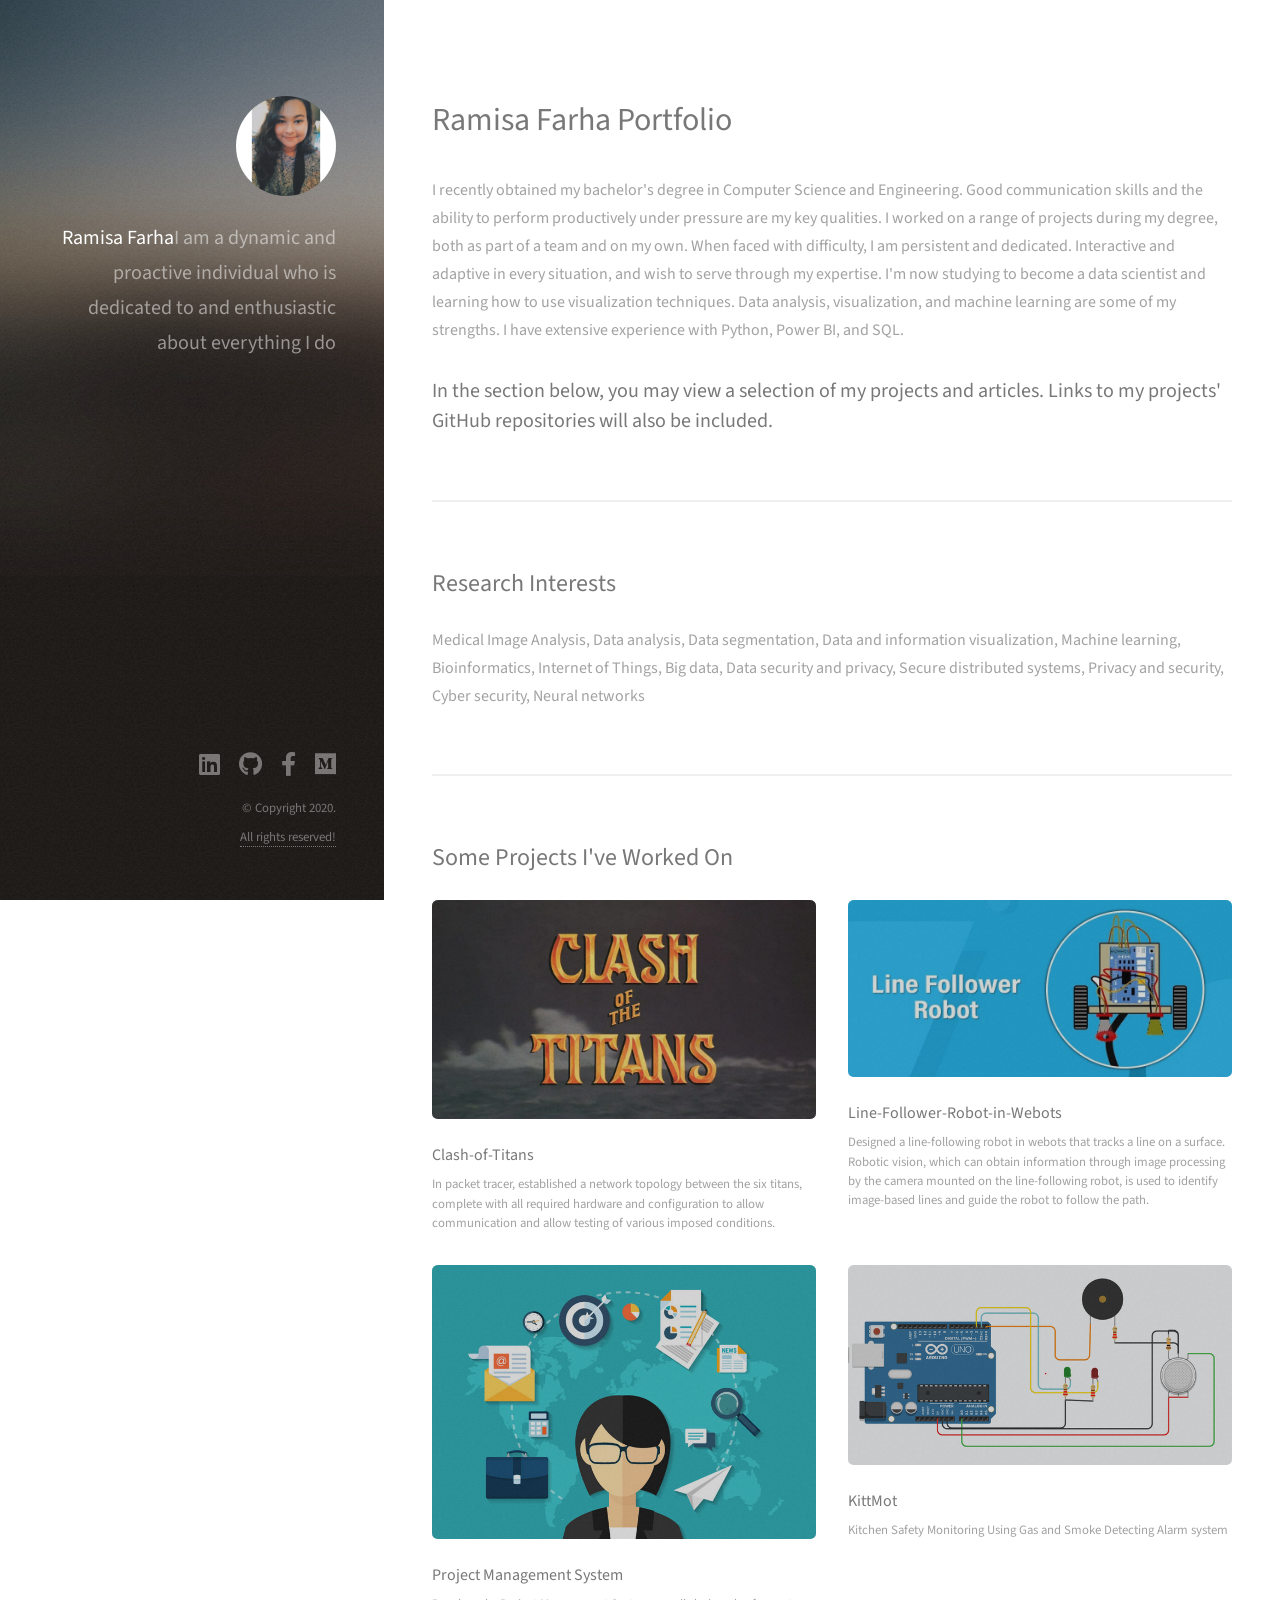
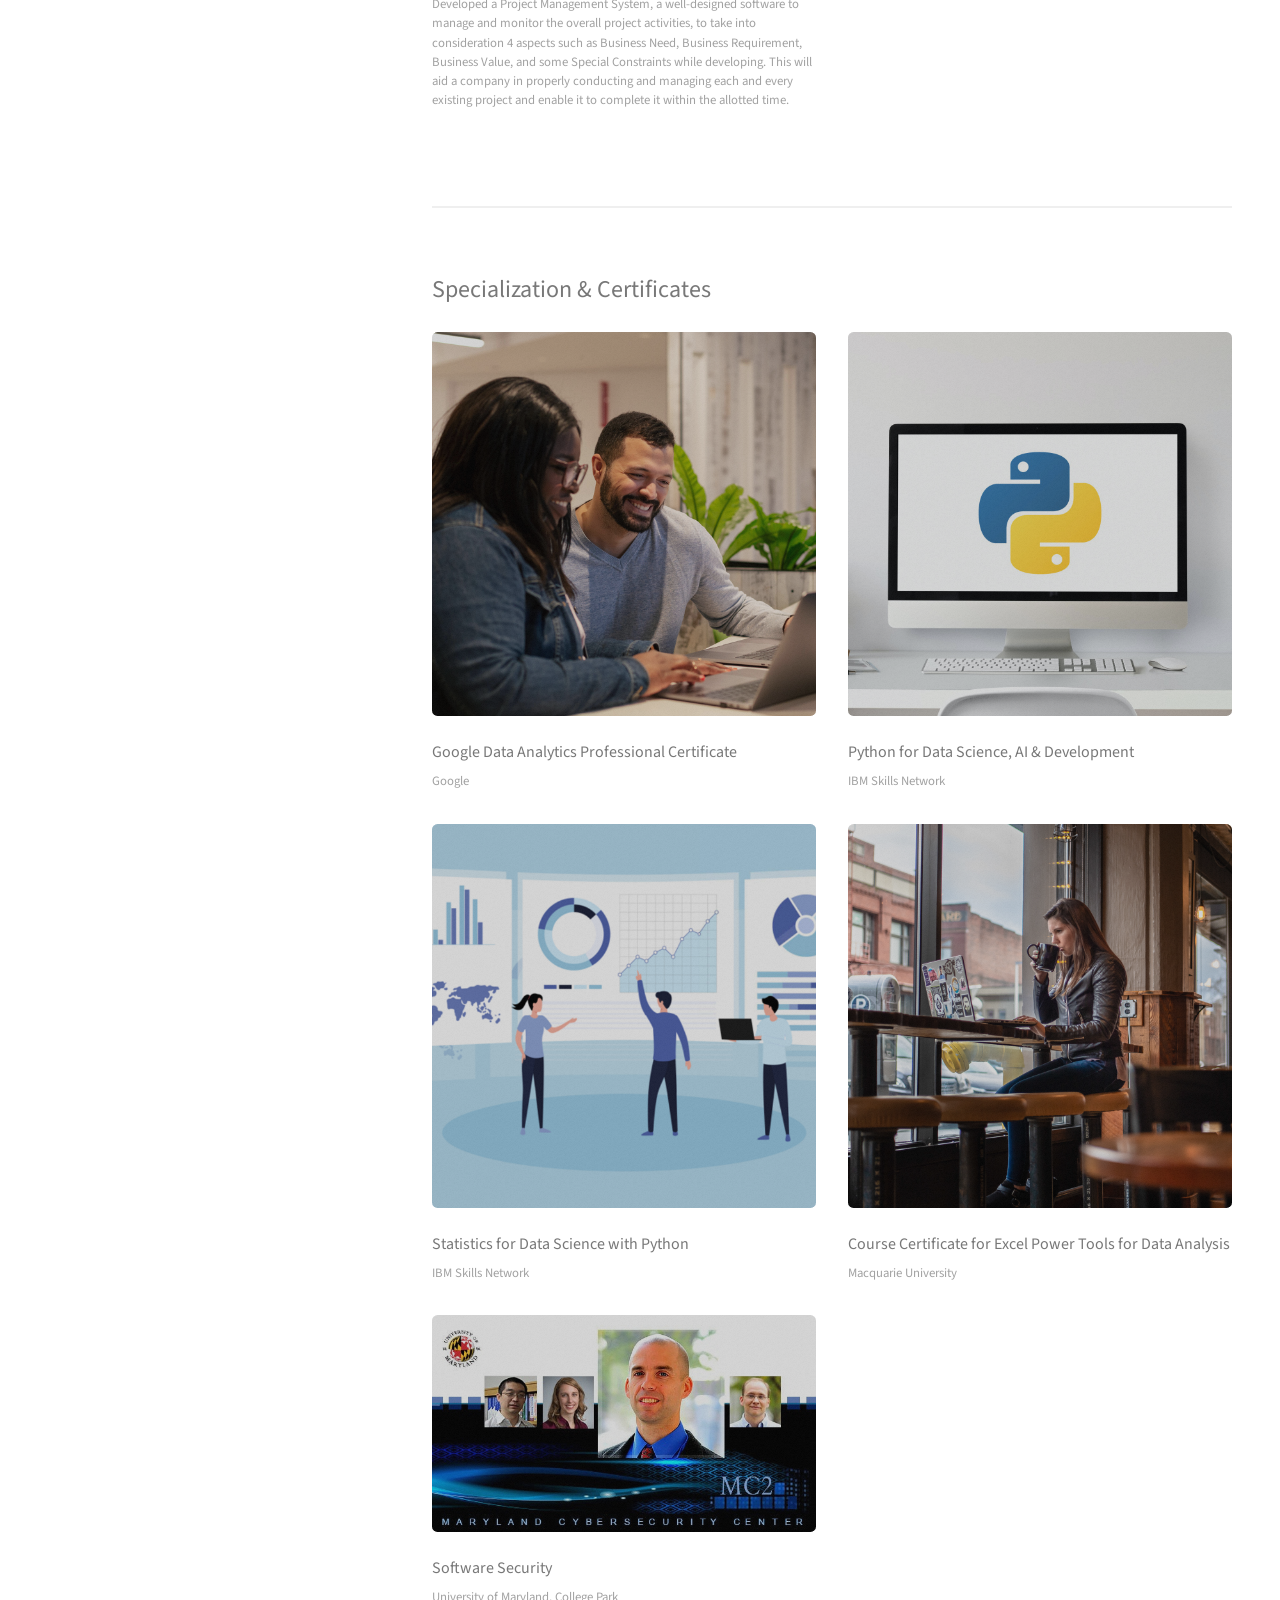
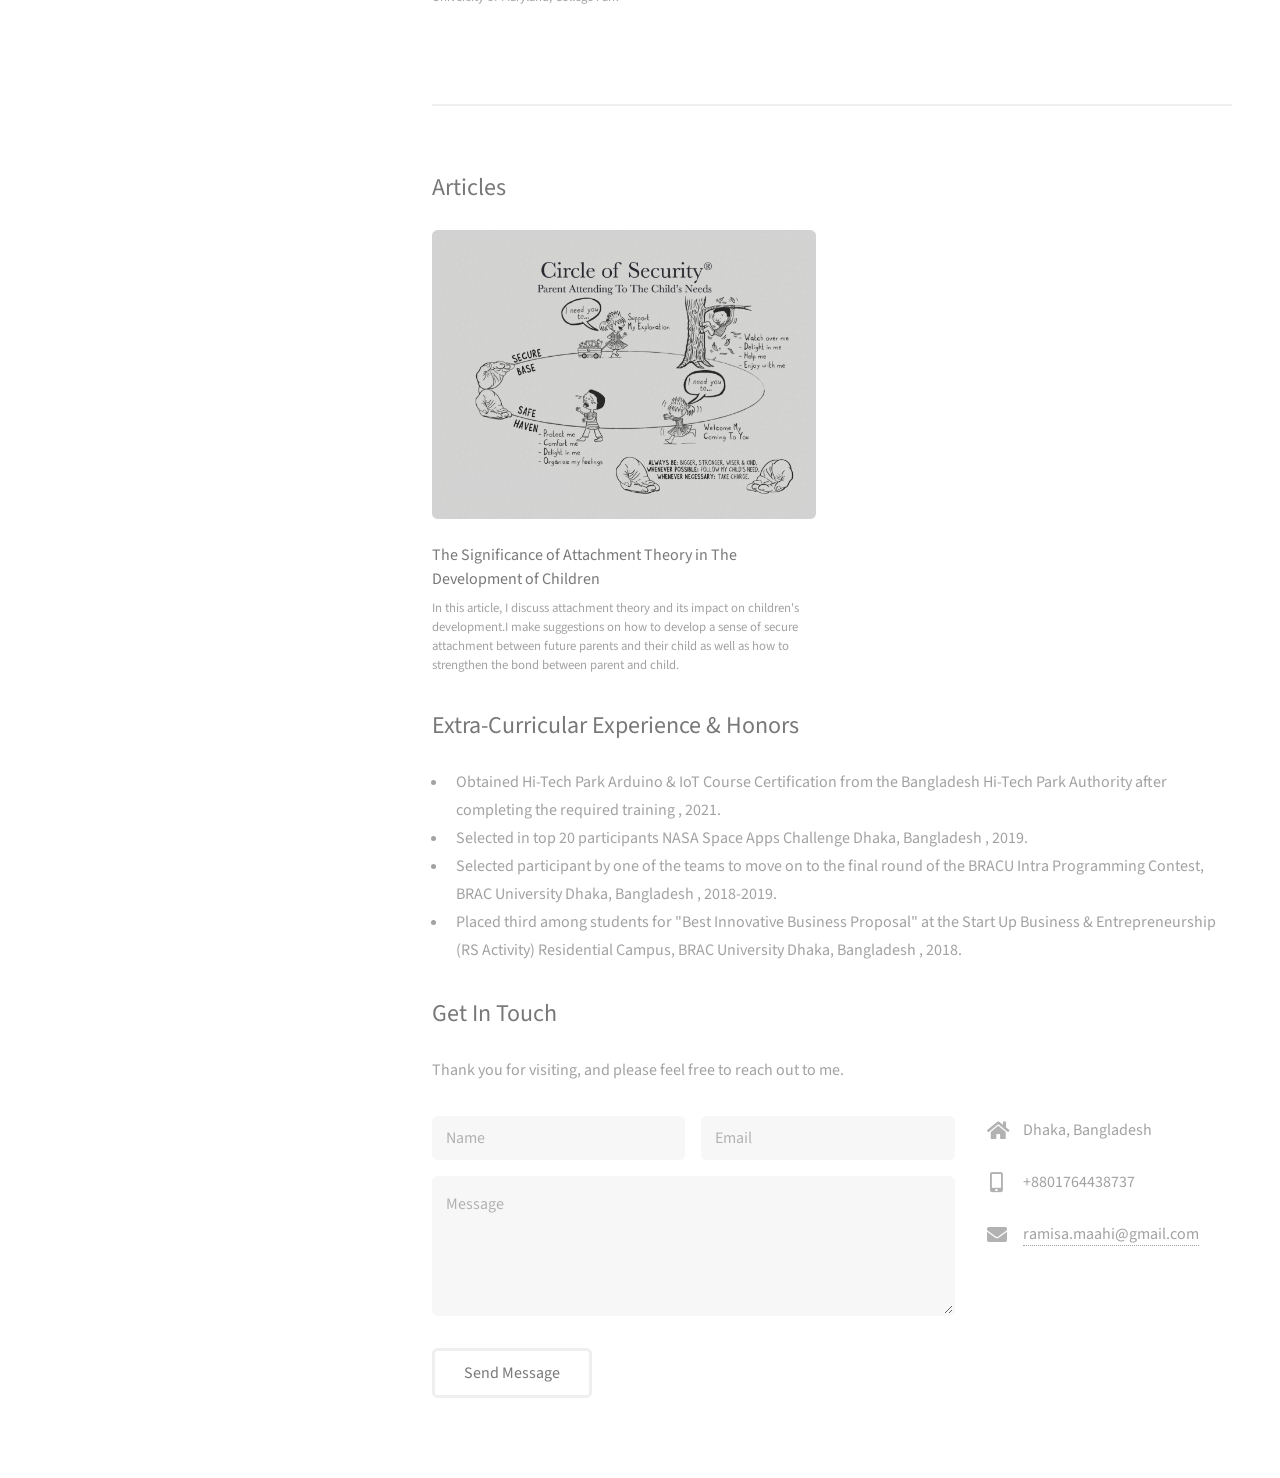
==== commit b434c9ca: "Add files via upload" ====
--- a/portfolio/index.html
+++ b/portfolio/index.html
@@ -89,8 +89,13 @@
 					</section>
                 <!-- Four -->	
 				<section id="four">
-					<h2>Courses & Certificates</h2>
+					<h2>Specialization & Certificates</h2>
 					<div class="row">
+						<article class="col-6 col-12-xsmall work-item">
+							<a href="images/datavisu.png" class="image fit thumb"><img src="images/datavisu.png" alt="" /></a>
+							<a href="https://coursera.org/share/c26ca523d0bcbf0d80cb830e10c942fb"><h3>Google Data Analytics Professional Certificate</h3></a>
+							<p>Google</p>
+						</article>
 						<article class="col-6 col-12-xsmall work-item">
 							<a href="images/Python-Image.jpg" class="image fit thumb"><img src="images/Python-Image.jpg" alt="" /></a>
 							<a href="#"><h3>Python for Data Science, AI & Development</h3></a>
@@ -102,14 +107,9 @@
 							<p>IBM Skills Network</p>
 						</article>
 						<article class="col-6 col-12-xsmall work-item">
-							<a href="images/datavisu.png" class="image fit thumb"><img src="images/datavisu.png" alt="" /></a>
-							<a href="https://coursera.org/share/3c20ef0acbd962c3a45716af9de60694"><h3>Share Data Through the Art of Visualization</h3></a>
-							<p>Google</p>
-						</article>
-						<article class="col-6 col-12-xsmall work-item">
 							<a href="images/certs_squareresize2.png" class="image fit thumb"><img src="images/certs_squareresize2.png" alt="" /></a>
-							<a href="https://coursera.org/share/c8b97bff58c6c4835818a8d8143e0dea"><h3>Data Analysis with R Programming</h3></a>
-							<p>Google</p>
+							<a href="#"><h3>Course Certificate for Excel Power Tools for Data Analysis</h3></a>
+							<p>Macquarie University</p>
 						</article>
 						<article class="col-6 col-12-xsmall work-item">
 							<a href="images/CYBER_hicks.jpg" class="image fit thumb"><img src="images/CYBER_hicks.jpg" alt="" /></a>
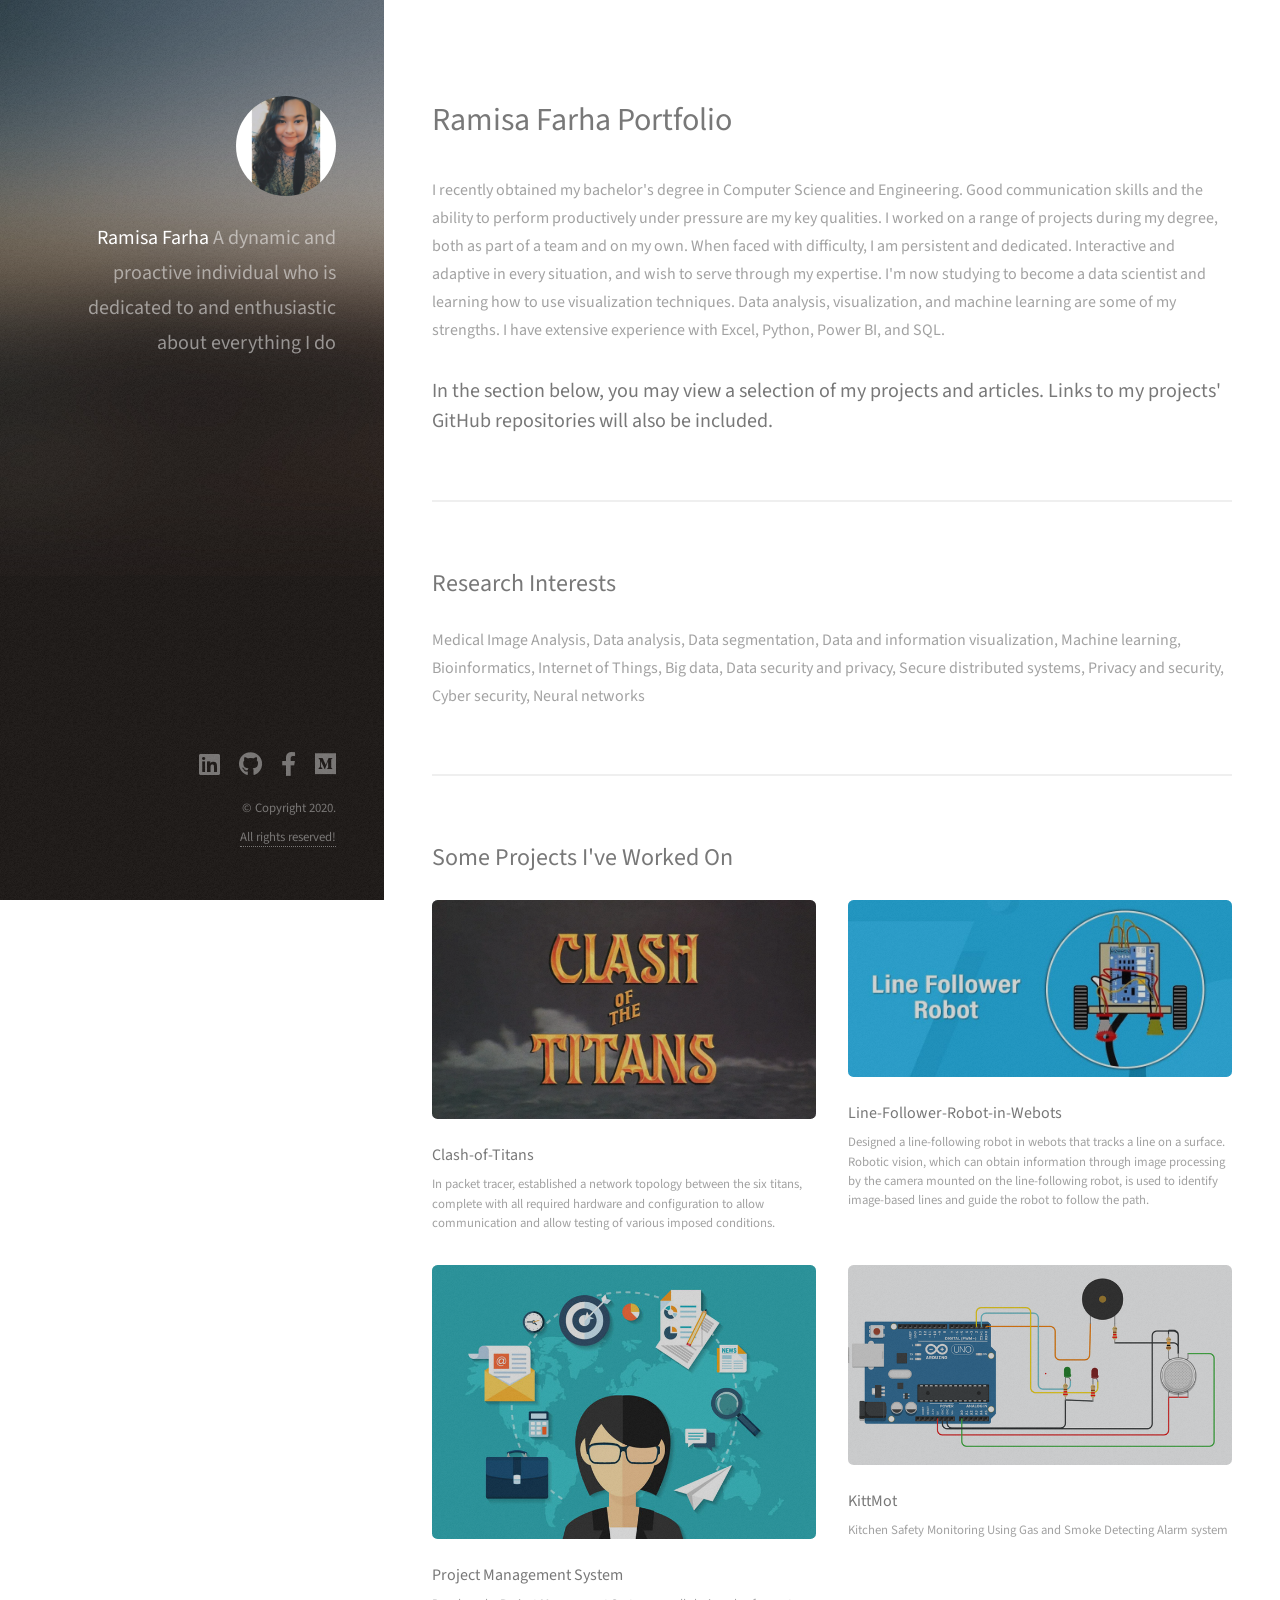
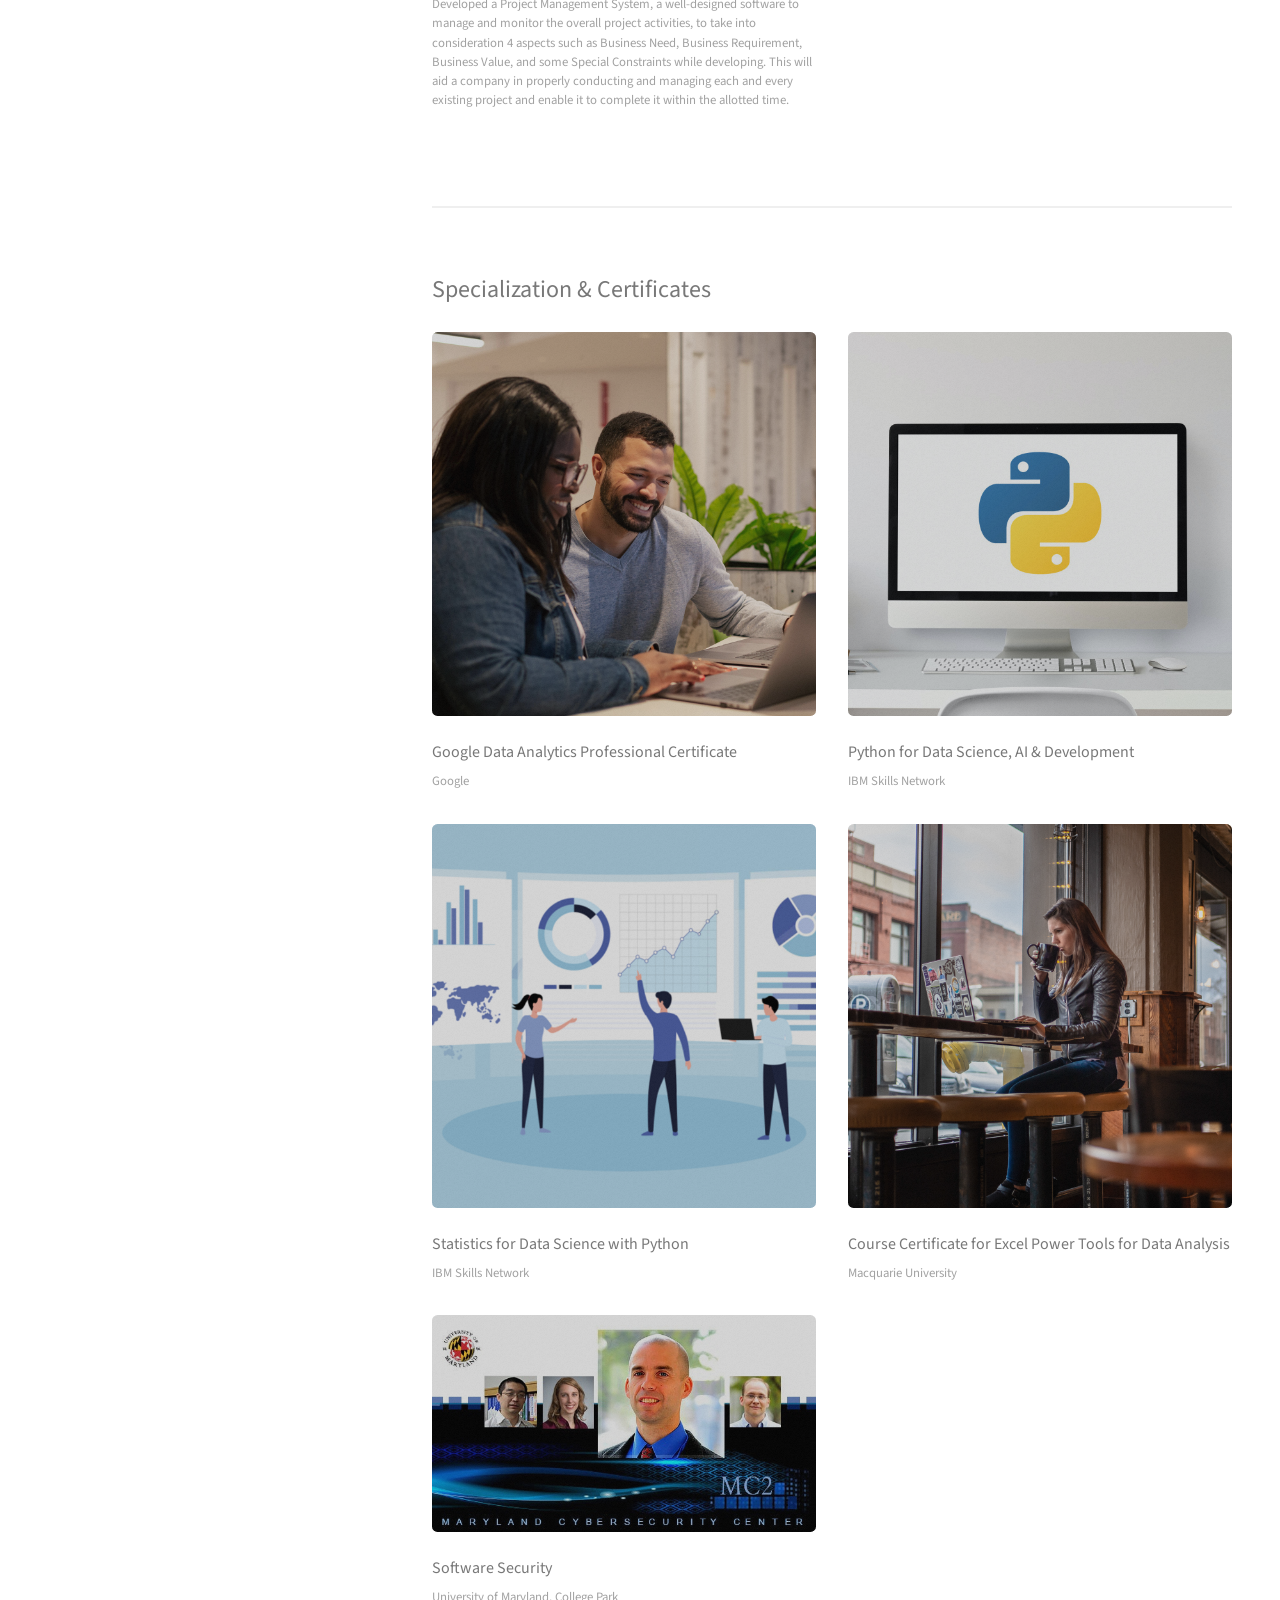
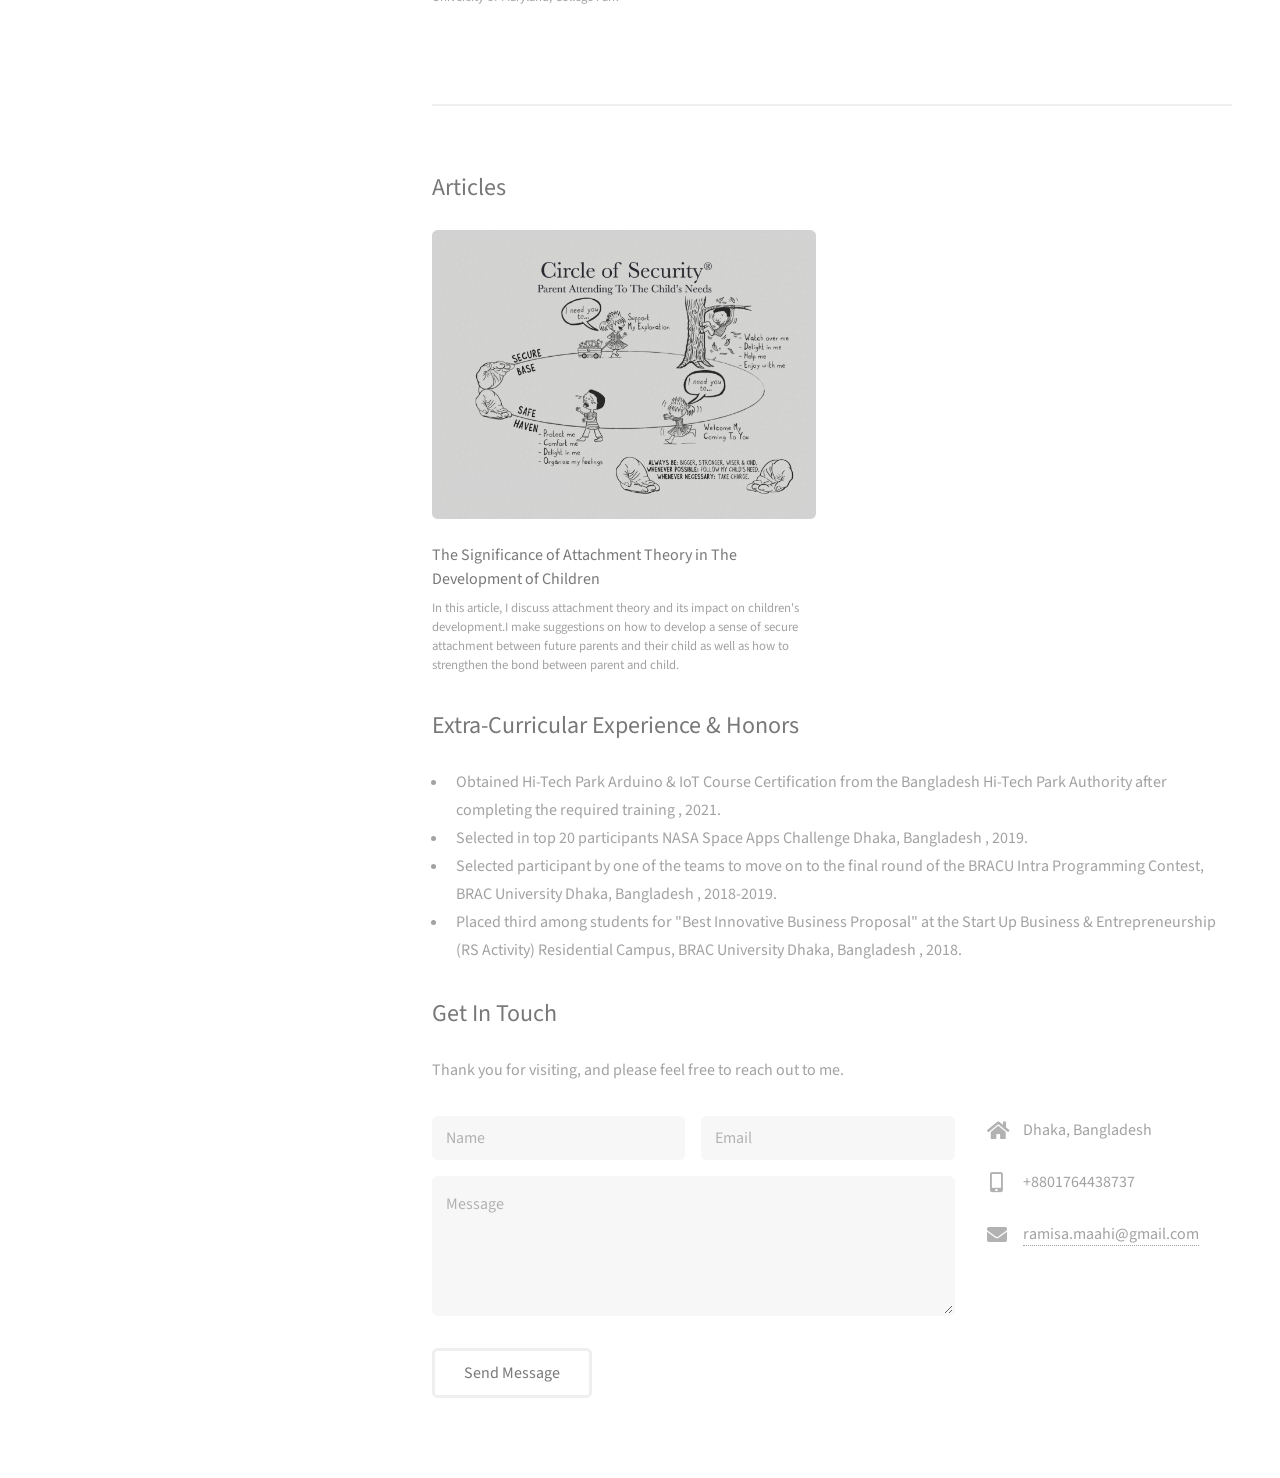
==== commit 619b3d2c: "Add files via upload" ====
--- a/portfolio/index.html
+++ b/portfolio/index.html
@@ -17,7 +17,8 @@
 			<header id="header">
 				<div class="inner">
 					<a href="#" class="image avatar"><img src="images/Ramisa Farha Photo.jpg" alt="" /></a>
-					<h1><strong>Ramisa Farha</strong><br />I am a dynamic and proactive individual who is dedicated to and enthusiastic about 
+					<h1><strong>Ramisa Farha</strong><br />
+						<br /> A dynamic and proactive individual who is dedicated to and enthusiastic about 
 						everything I do</h1>
 				</div>
 			</header>
@@ -30,13 +31,14 @@
 						<header class="major">
 							<h2>Ramisa Farha Portfolio</h2>
 						</header>
+
 						<p>I recently obtained my bachelor's degree in Computer Science and Engineering. Good 
 							communication skills and the ability to perform productively under pressure are my key 
 							qualities. I worked on a range of projects during my degree, both as part of a team and on 
 							my own. When faced with difficulty, I am persistent and dedicated. Interactive and adaptive 
 							in every situation, and wish to serve through my expertise. I'm now studying to become a 
 							data scientist and learning how to use visualization techniques. Data analysis, visualization, and machine learning are some of my strengths. I have extensive experience 
-							with Python, Power BI, and SQL. </p>
+							with Excel, Python, Power BI, and SQL. </p>
 							<h3>In the section below, you may view a selection of my projects and articles. Links to my projects' GitHub repositories will also be included.</h3>
 							<!--
 						<ul class="actions">
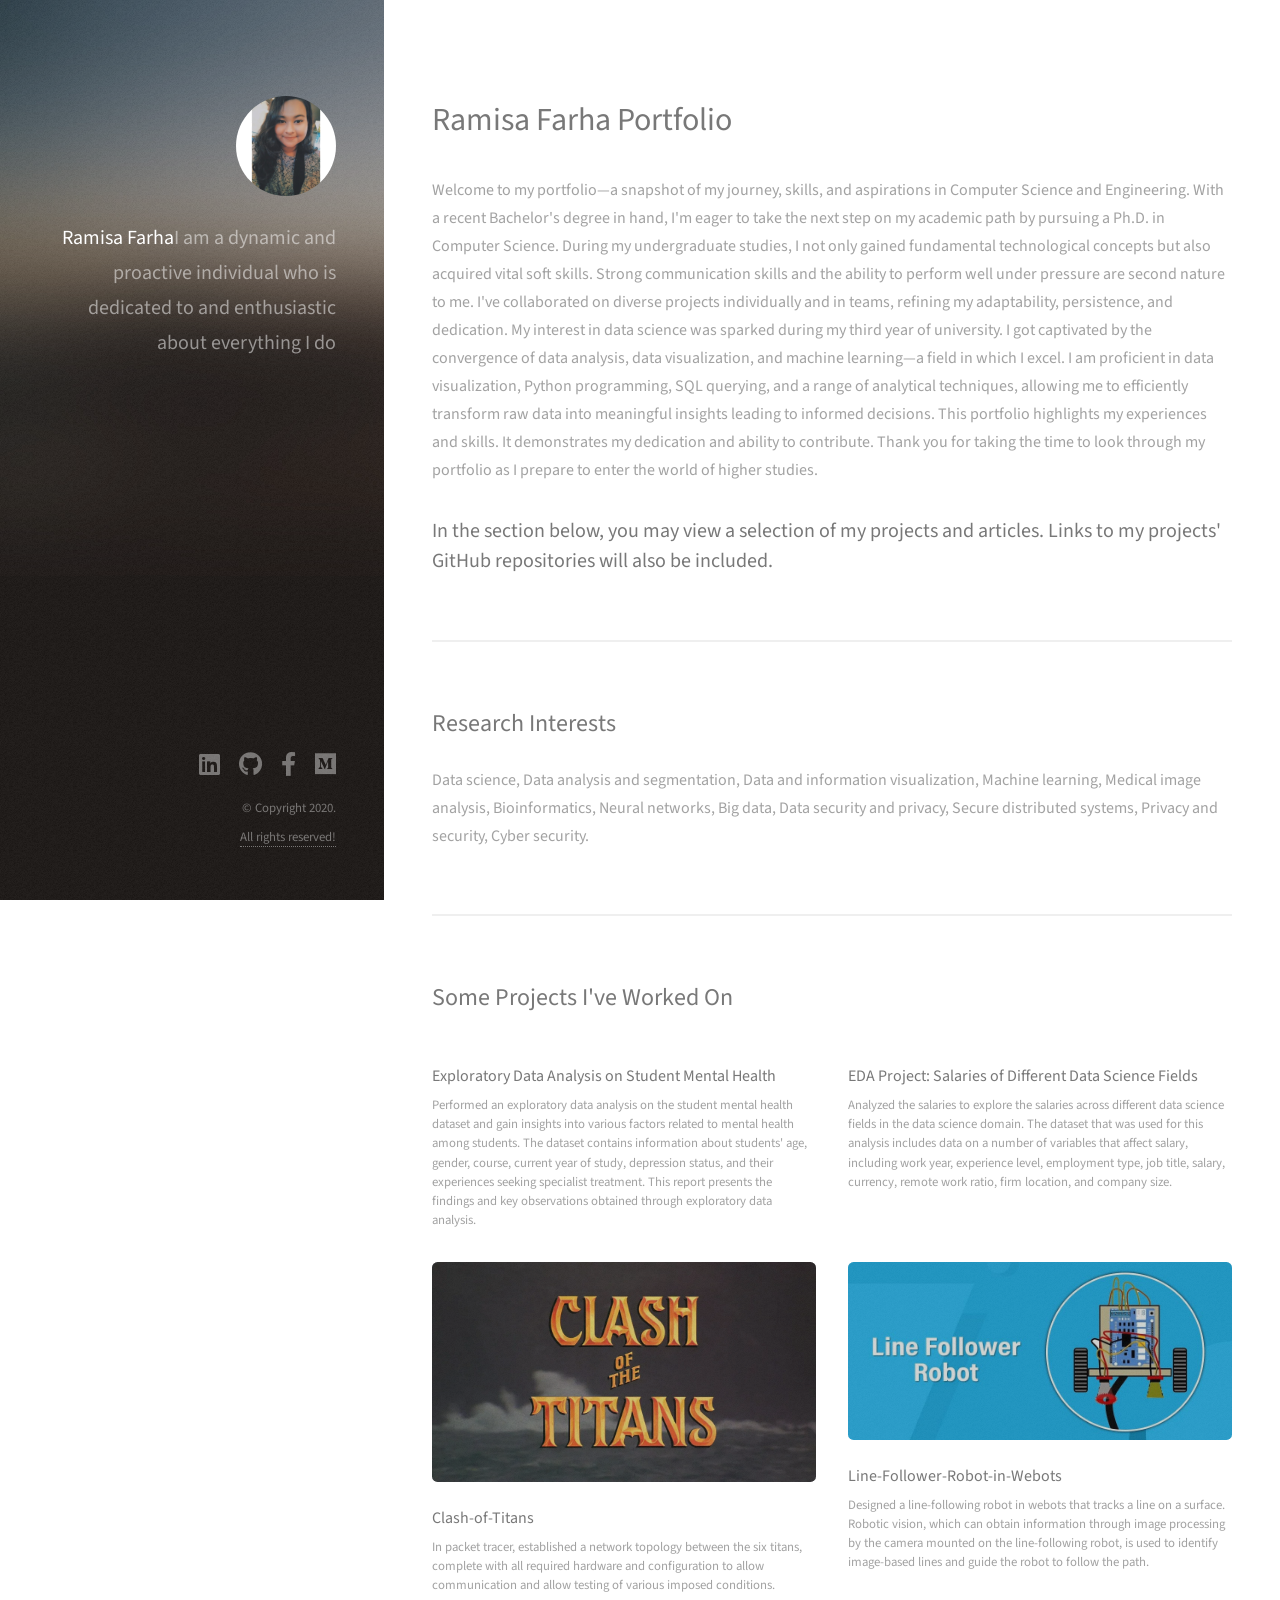
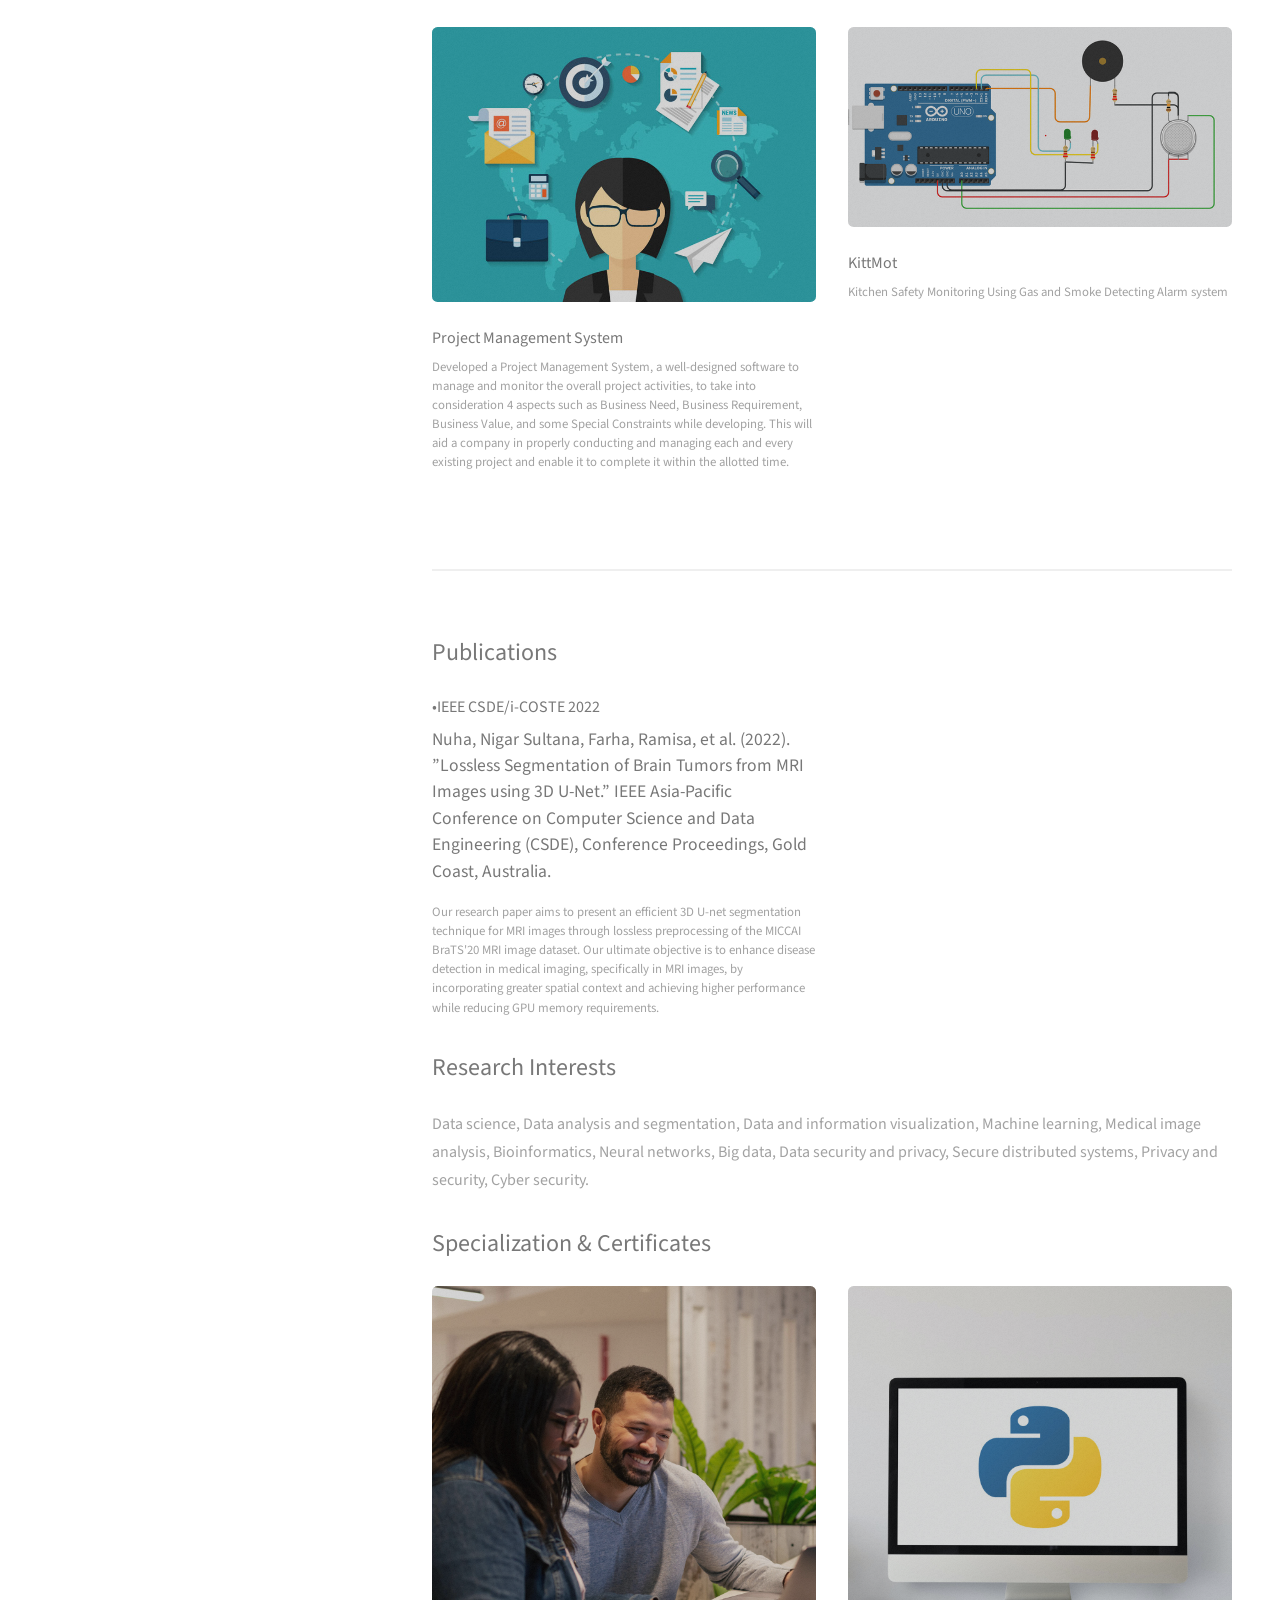
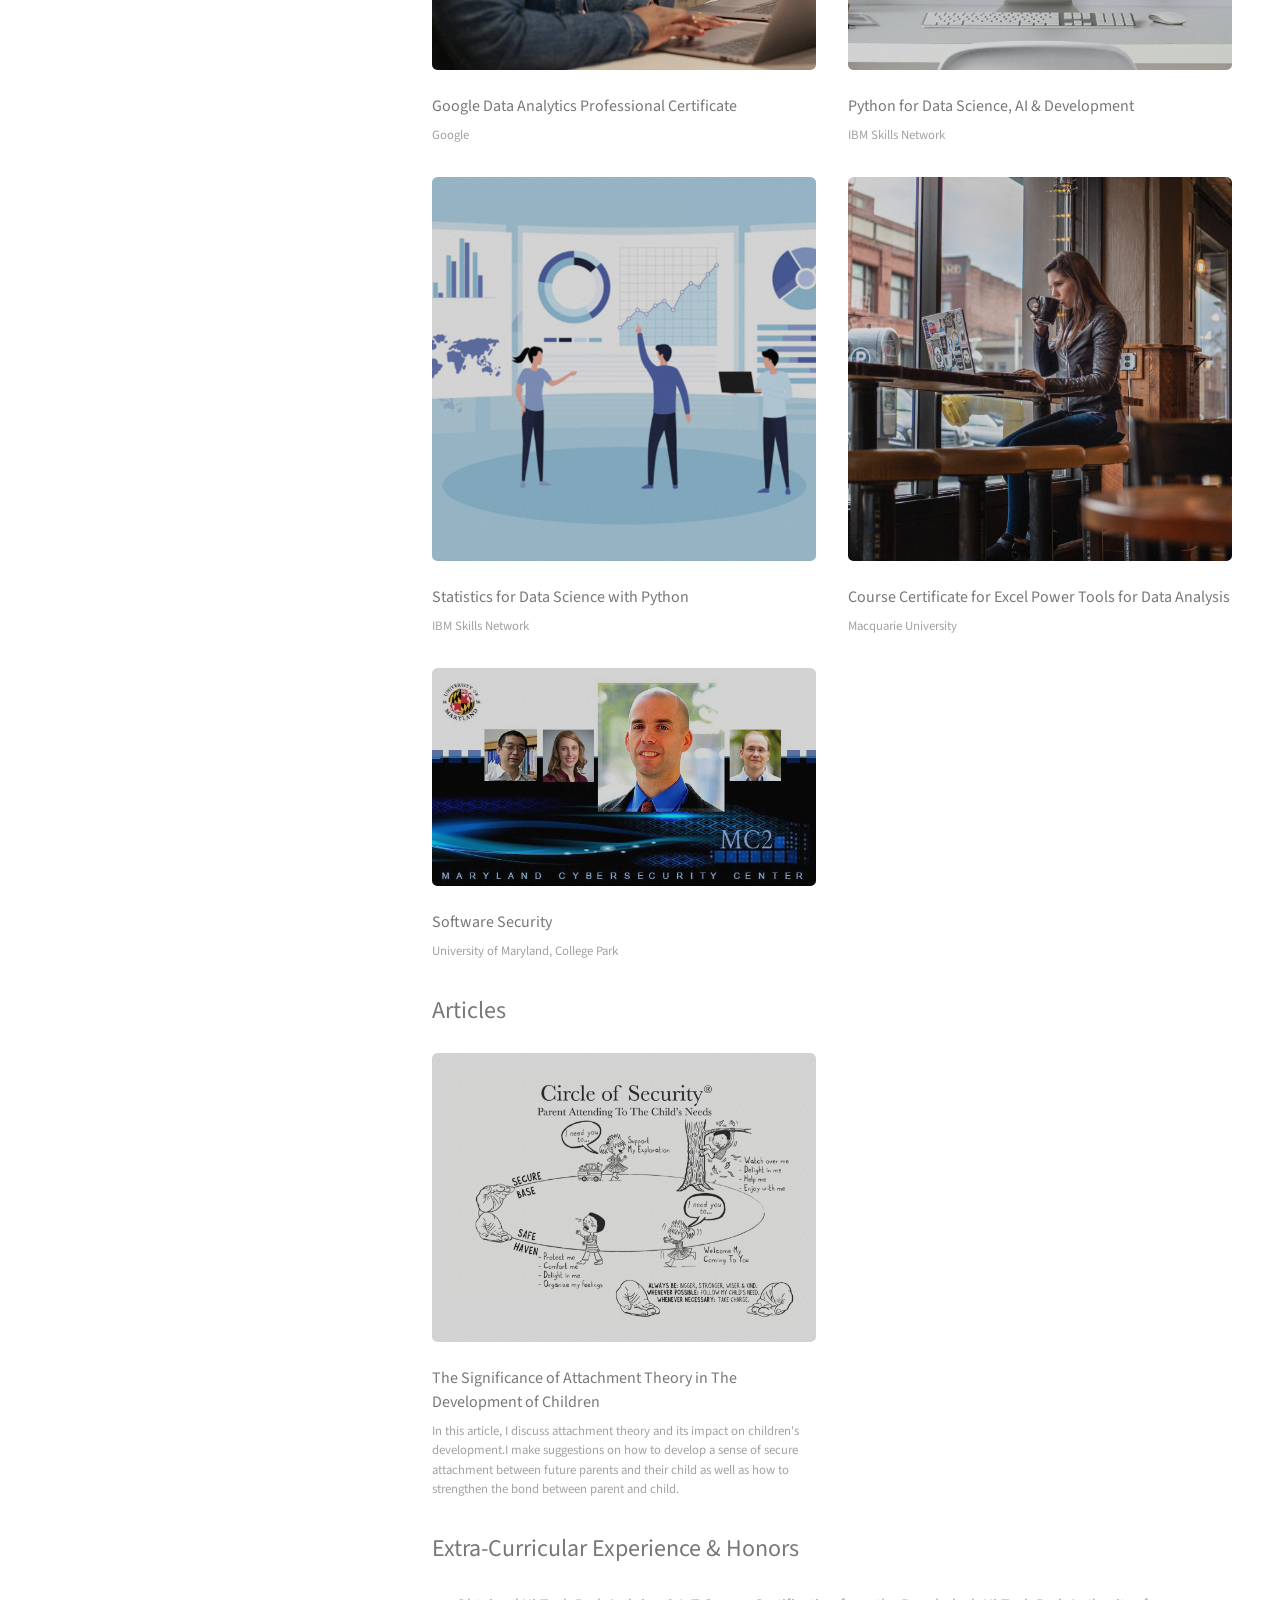
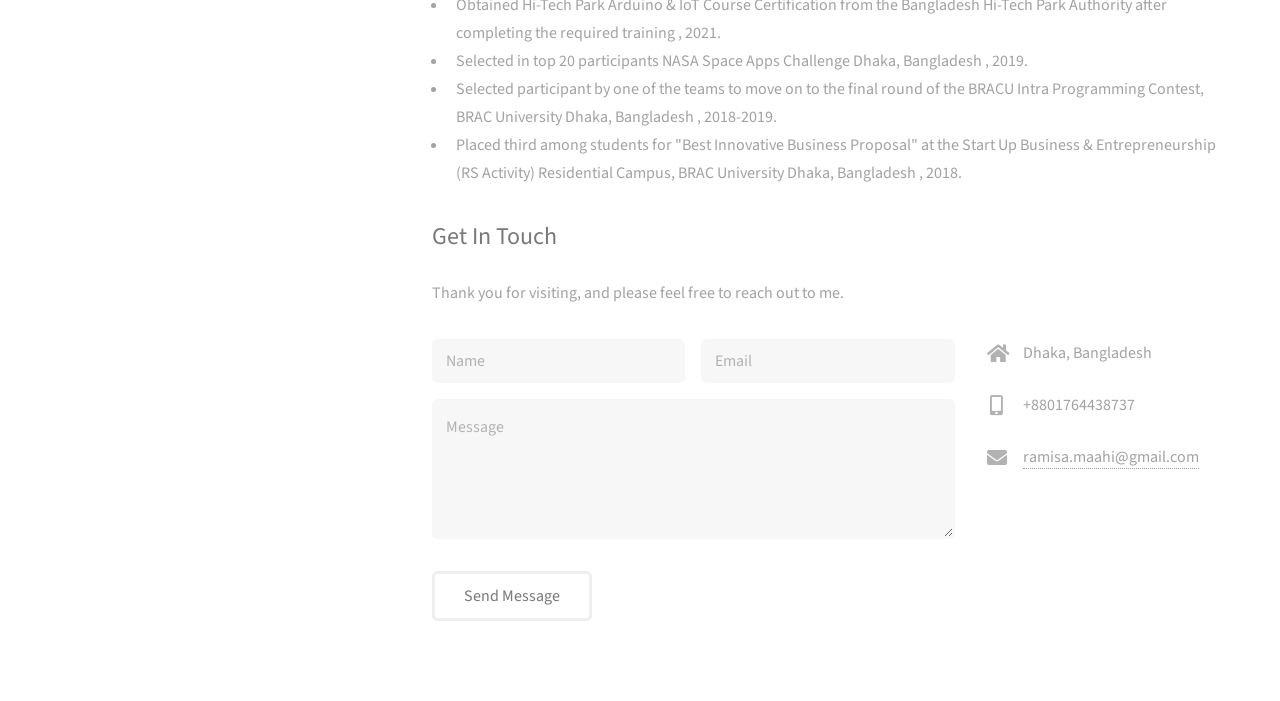
==== commit 9be4db01: "Add files via upload" ====
--- a/portfolio/index.html
+++ b/portfolio/index.html
@@ -17,8 +17,7 @@
 			<header id="header">
 				<div class="inner">
 					<a href="#" class="image avatar"><img src="images/Ramisa Farha Photo.jpg" alt="" /></a>
-					<h1><strong>Ramisa Farha</strong><br />
-						<br /> A dynamic and proactive individual who is dedicated to and enthusiastic about 
+					<h1><strong>Ramisa Farha</strong><br />I am a dynamic and proactive individual who is dedicated to and enthusiastic about 
 						everything I do</h1>
 				</div>
 			</header>
@@ -31,14 +30,11 @@
 						<header class="major">
 							<h2>Ramisa Farha Portfolio</h2>
 						</header>
-
-						<p>I recently obtained my bachelor's degree in Computer Science and Engineering. Good 
-							communication skills and the ability to perform productively under pressure are my key 
-							qualities. I worked on a range of projects during my degree, both as part of a team and on 
-							my own. When faced with difficulty, I am persistent and dedicated. Interactive and adaptive 
-							in every situation, and wish to serve through my expertise. I'm now studying to become a 
-							data scientist and learning how to use visualization techniques. Data analysis, visualization, and machine learning are some of my strengths. I have extensive experience 
-							with Excel, Python, Power BI, and SQL. </p>
+						<p> Welcome to my portfolio—a snapshot of my journey, skills, and aspirations in Computer Science and Engineering. With a recent Bachelor's degree in hand, I'm eager to take the next step on my academic path by pursuing a Ph.D. in Computer Science.
+							During my undergraduate studies, I not only gained fundamental technological concepts but also acquired vital soft skills. Strong communication skills and the ability to perform well under pressure are second nature to me. I've collaborated on diverse projects individually and in teams, refining my adaptability, persistence, and dedication.
+							My interest in data science was sparked during my third year of university. I got captivated by the convergence of data analysis, data visualization, and machine learning—a field in which I excel. I am proficient in data visualization, Python programming, SQL querying, and a range of analytical techniques, allowing me to efficiently transform raw data into meaningful insights leading to informed decisions.
+							This portfolio highlights my experiences and skills. It demonstrates my dedication and ability to contribute. Thank you for taking the time to look through my portfolio as I prepare to enter the world of higher studies.
+							 </p>
 							<h3>In the section below, you may view a selection of my projects and articles. Links to my projects' GitHub repositories will also be included.</h3>
 							<!--
 						<ul class="actions">
@@ -49,14 +45,24 @@
                     <section id="two">
 		                <h2>Research Interests</h2>
 	                    </header>
-	                    <p>Medical Image Analysis, Data analysis, Data segmentation, Data and information visualization, Machine learning,
-		                Bioinformatics, Internet of Things, Big data, Data security and privacy, Secure distributed systems, Privacy and security,
-		                Cyber security, Neural networks </p>
+	                    <p> Data science, Data analysis and segmentation, Data and information visualization, Machine learning, Medical image analysis,
+		                Bioinformatics, Neural networks, Big data, Data security and privacy, Secure distributed systems, Privacy and security,
+		                Cyber security. </p>
                     </section>
 				<!-- Three -->
 					<section id="three">
 						<h2>Some Projects I've Worked On</h2>
 						<div class="row">
+							<article class="col-6 col-12-xsmall work-item">
+								<a href="images/7761089-scaled.jpg" class="image fit thumb"><img src="images/7761089-scaled.jpg" alt="" /></a>
+								<a href="https://github.com/RamisaFarha/EDA-on-Student-Mental-Health"><h3>Exploratory Data Analysis on Student Mental Health</h3></a>
+								<p>Performed an exploratory data analysis on the student mental health dataset and gain insights into various factors related to mental health among students. The dataset contains information about students' age, gender, course, current year of study, depression status, and their experiences seeking specialist treatment. This report presents the findings and key observations obtained through exploratory data analysis.</p>
+							</article>
+							<article class="col-6 col-12-xsmall work-item">
+								<a href="images/Data-Analytics-For-Small-Business.jpg" class="image fit thumb"><img src="images/Data-Analytics-For-Small-Business.jpg" alt="" /></a>
+								<a href="https://github.com/RamisaFarha/EDA-on-Salaries-of-Different-Data-Science-Fields"><h3>EDA Project: Salaries of Different Data Science Fields</h3></a>
+								<p>Analyzed the salaries to explore the salaries across different data science fields in the data science domain. The dataset that was used for this analysis includes data on a number of variables that affect salary, including work year, experience level, employment type, job title, salary, currency, remote work ratio, firm location, and company size.</p>
+							</article>
 							<article class="col-6 col-12-xsmall work-item">
 								<a href="images/clashoftitans.webp" class="image fit thumb"><img src="images/clashoftitans.webp" alt="" /></a>
 								<a href="https://github.com/RamisaFarha/Clash-of-Titans"><h3>Clash-of-Titans</h3></a>
@@ -89,8 +95,26 @@
 						</ul>
 					    -->
 					</section>
-                <!-- Four -->	
+				<!-- Four -->	
 				<section id="four">
+					<h2>Publications</h2>
+					<div class="row">
+						<article class="col-6 col-12-xsmall work-item">
+							<a href="https://ieeexplore.ieee.org/document/10089263"><h3>•IEEE CSDE/i-COSTE 2022 </h3><h4> Nuha, Nigar Sultana, Farha, Ramisa, et al. (2022). ”Lossless Segmentation of Brain
+								Tumors from MRI Images using 3D U-Net.” IEEE Asia-Pacific Conference on Computer Science and Data Engineering
+								(CSDE), Conference Proceedings, Gold Coast, Australia.</h4></a>
+							<p>Our research paper aims to present an efficient 3D U-net segmentation technique for MRI images through lossless preprocessing of the MICCAI BraTS'20 MRI image dataset. Our ultimate objective is to enhance disease detection in medical imaging, specifically in MRI images, by incorporating greater spatial context and achieving higher performance while reducing GPU memory requirements.</p>
+						</article>
+						<!-- Two -->
+						<section id="two">
+							<h2>Research Interests</h2>
+							</header>
+							<p> Data science, Data analysis and segmentation, Data and information visualization, Machine learning, Medical image analysis,
+							Bioinformatics, Neural networks, Big data, Data security and privacy, Secure distributed systems, Privacy and security,
+							Cyber security. </p>
+						</section>	
+                <!-- Five -->	
+				<section id="five">
 					<h2>Specialization & Certificates</h2>
 					<div class="row">
 						<article class="col-6 col-12-xsmall work-item">
@@ -119,8 +143,8 @@
 							<p>University of Maryland, College Park</p>
 						</article>
 					</section>	
-				<!-- Five -->	
-				<section id="five">
+				<!-- Six -->	
+				<section id="six">
 					<h2>Articles</h2>
 					<div class="row">
 						<article class="col-6 col-12-xsmall work-item">
@@ -128,8 +152,8 @@
 							<a href="https://medium.com/p/c122eec1b3c8"><h3>The Significance of Attachment Theory in The Development of Children</h3></a>
 							<p>In this article, I discuss attachment theory and its impact on children's development.I make suggestions on how to develop a sense of secure attachment between future parents and their child as well as how to strengthen the bond between parent and child.</p>
 						</article>	
-				<!-- Six -->	
-				<section id="six">
+				<!-- Seven -->	
+				<section id="seven">
 					<h2>Extra-Curricular Experience & Honors</h2>
 					<div >
 						<article class="col-6 col-12-xsmall work-item">
@@ -154,8 +178,8 @@
 						</article>
 						-->
 					</section>		
-				<!-- Seven -->
-					<section id="Seven">
+				<!-- Eight -->
+					<section id="eight">
 						<h2>Get In Touch</h2>
 						<p>Thank you for visiting, and please feel free to reach out to me.</p>
 						<div class="row">
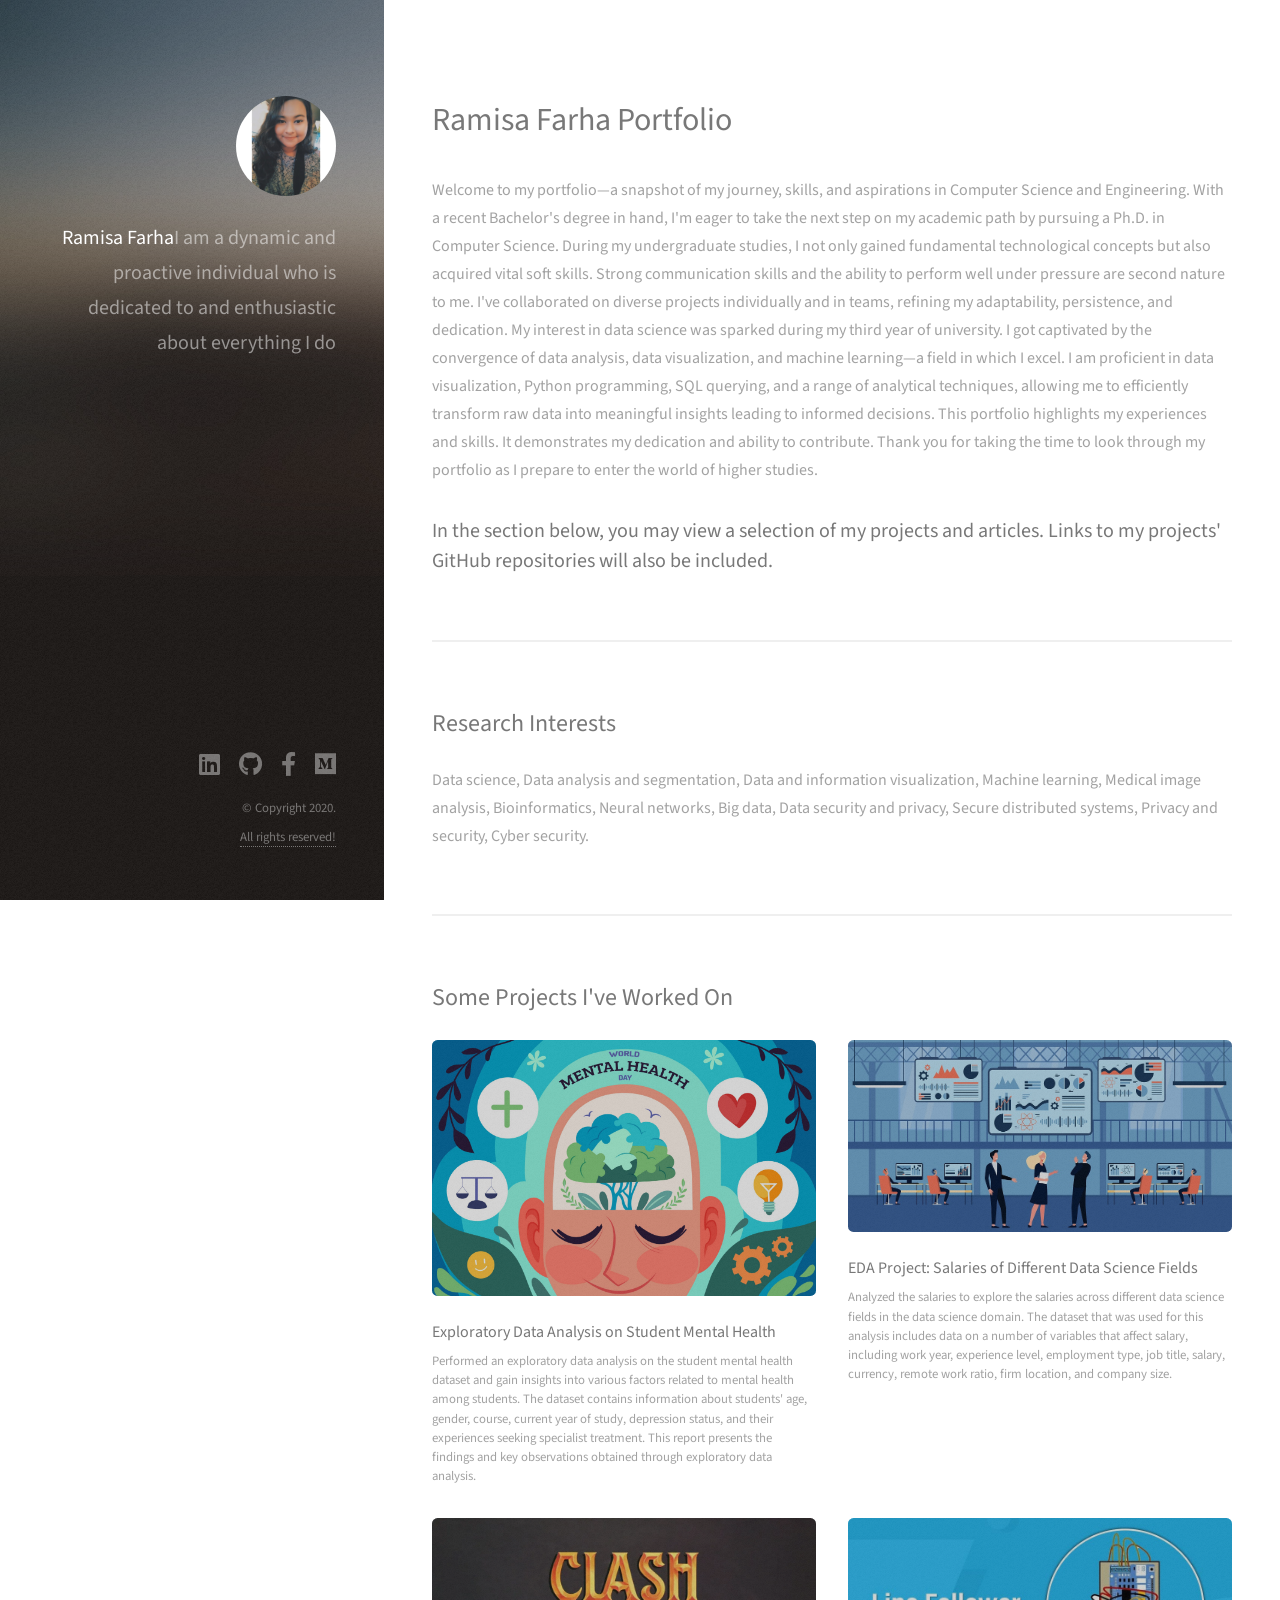
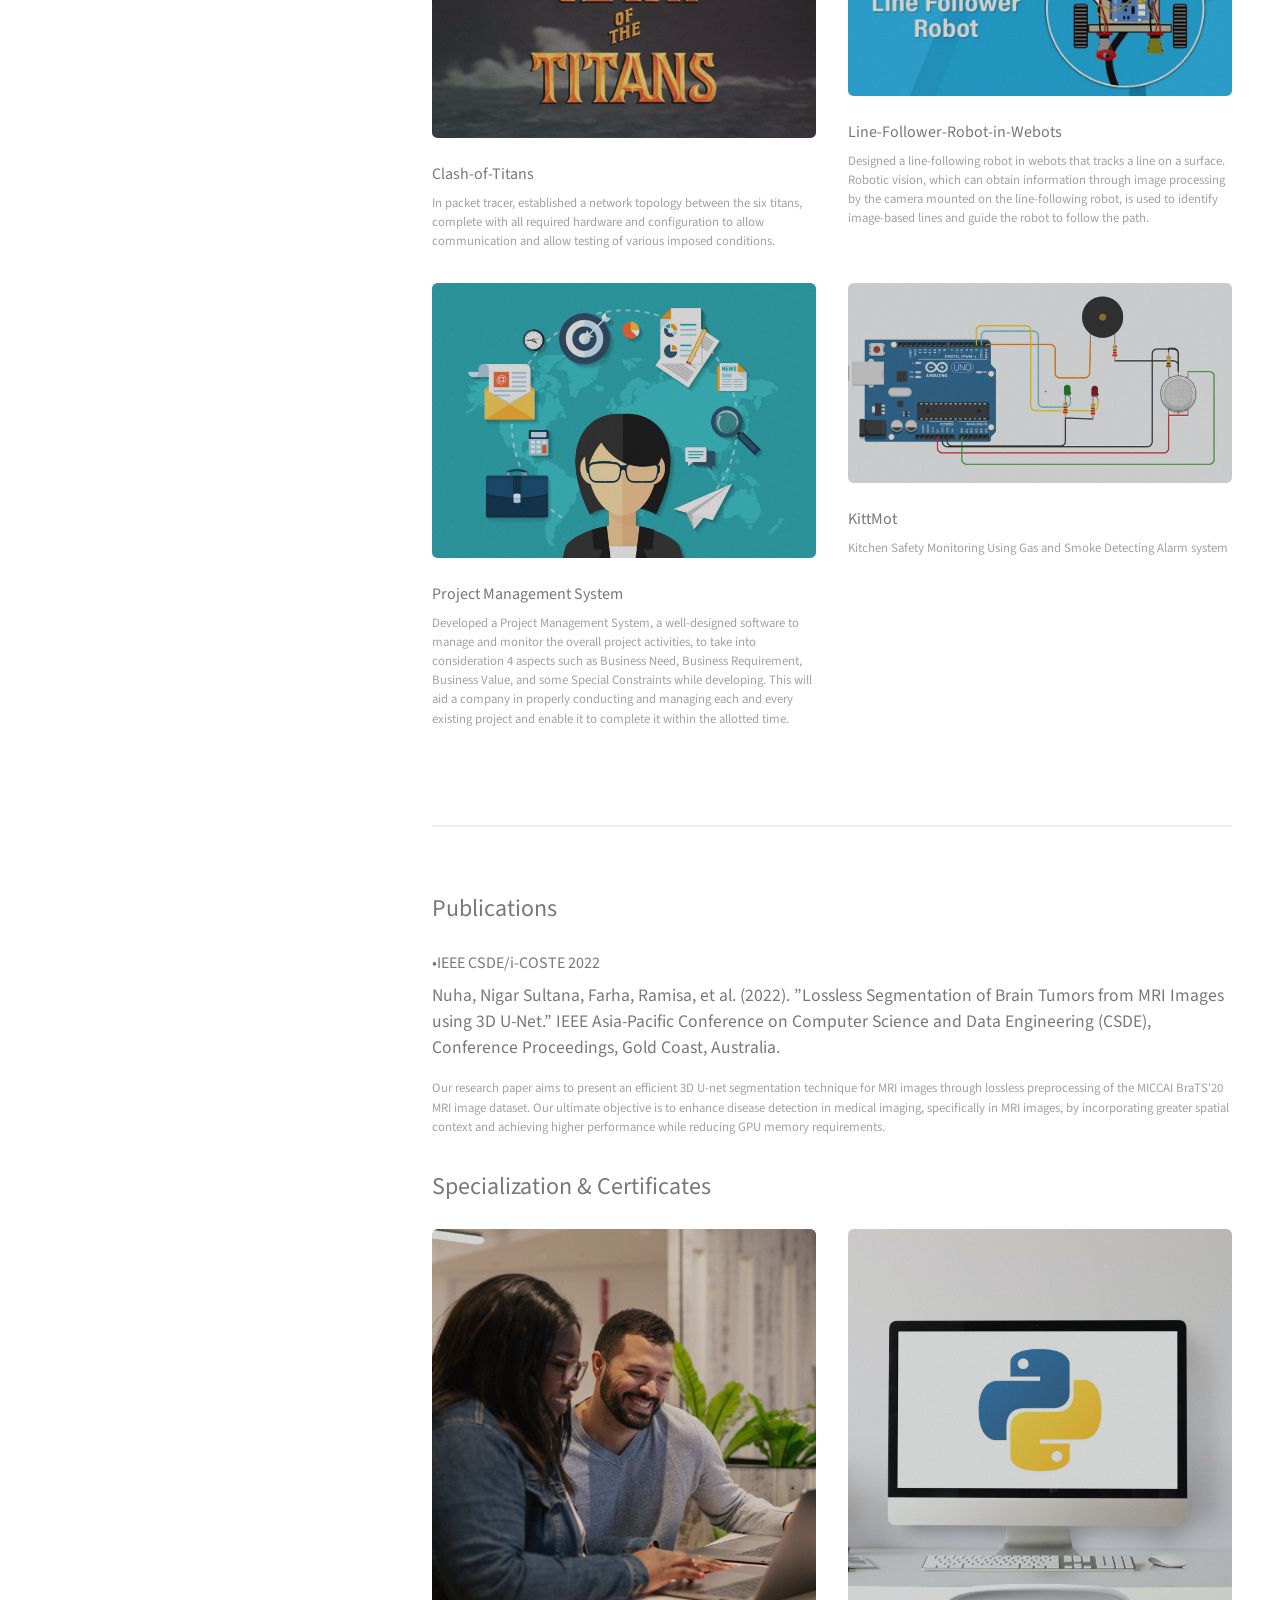
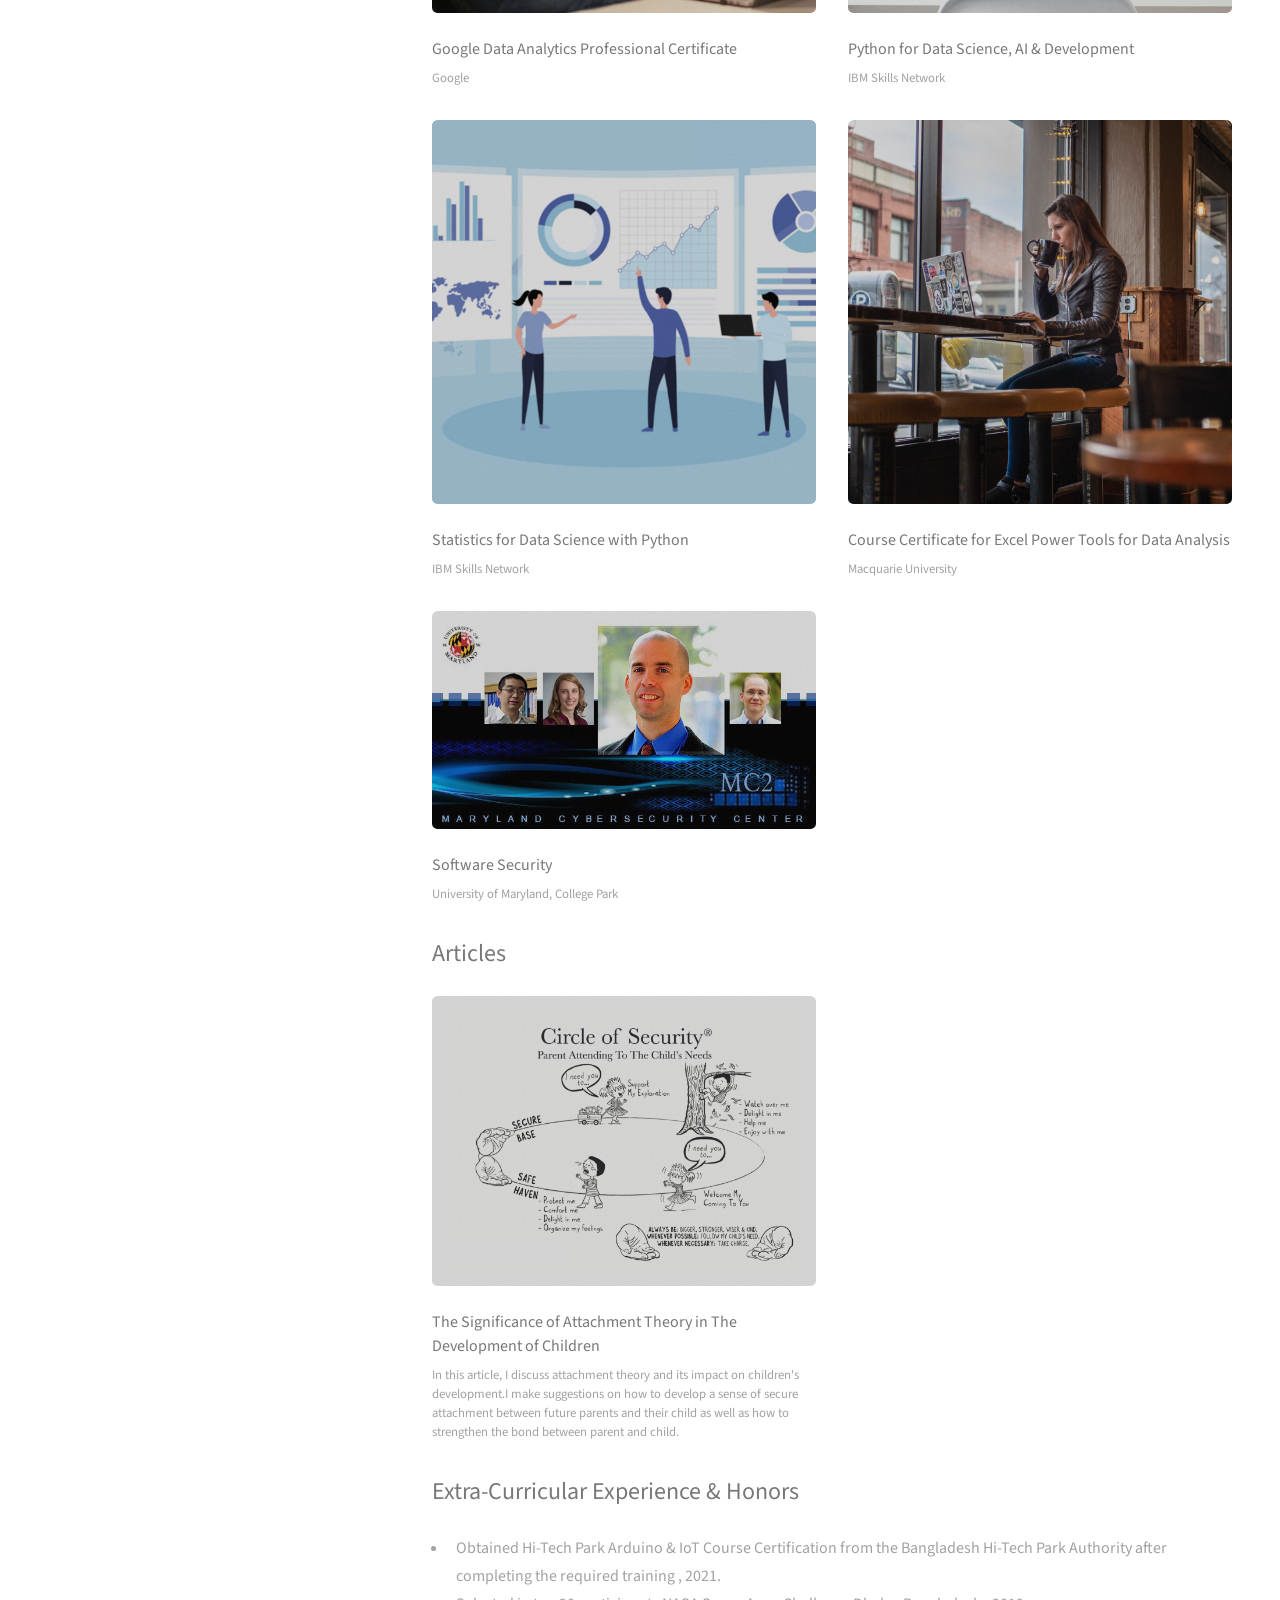
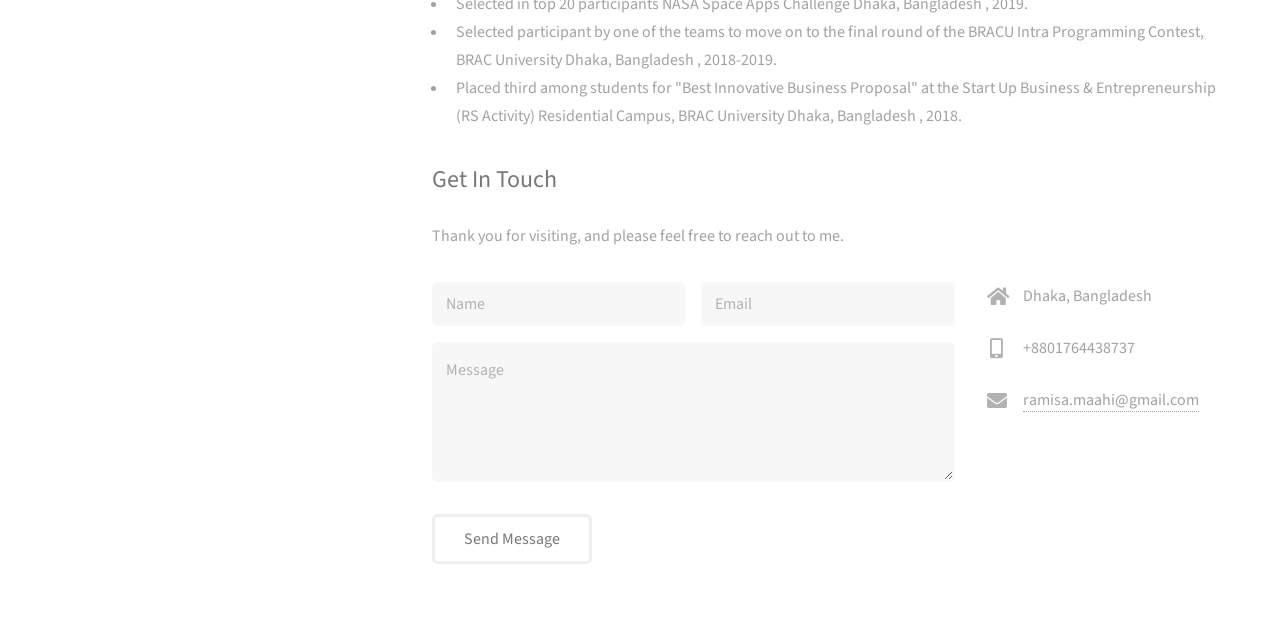
==== commit 0e317962: "Add files via upload" ====
--- a/portfolio/index.html
+++ b/portfolio/index.html
@@ -98,21 +98,12 @@
 				<!-- Four -->	
 				<section id="four">
 					<h2>Publications</h2>
-					<div class="row">
 						<article class="col-6 col-12-xsmall work-item">
 							<a href="https://ieeexplore.ieee.org/document/10089263"><h3>•IEEE CSDE/i-COSTE 2022 </h3><h4> Nuha, Nigar Sultana, Farha, Ramisa, et al. (2022). ”Lossless Segmentation of Brain
 								Tumors from MRI Images using 3D U-Net.” IEEE Asia-Pacific Conference on Computer Science and Data Engineering
 								(CSDE), Conference Proceedings, Gold Coast, Australia.</h4></a>
 							<p>Our research paper aims to present an efficient 3D U-net segmentation technique for MRI images through lossless preprocessing of the MICCAI BraTS'20 MRI image dataset. Our ultimate objective is to enhance disease detection in medical imaging, specifically in MRI images, by incorporating greater spatial context and achieving higher performance while reducing GPU memory requirements.</p>
 						</article>
-						<!-- Two -->
-						<section id="two">
-							<h2>Research Interests</h2>
-							</header>
-							<p> Data science, Data analysis and segmentation, Data and information visualization, Machine learning, Medical image analysis,
-							Bioinformatics, Neural networks, Big data, Data security and privacy, Secure distributed systems, Privacy and security,
-							Cyber security. </p>
-						</section>	
                 <!-- Five -->	
 				<section id="five">
 					<h2>Specialization & Certificates</h2>
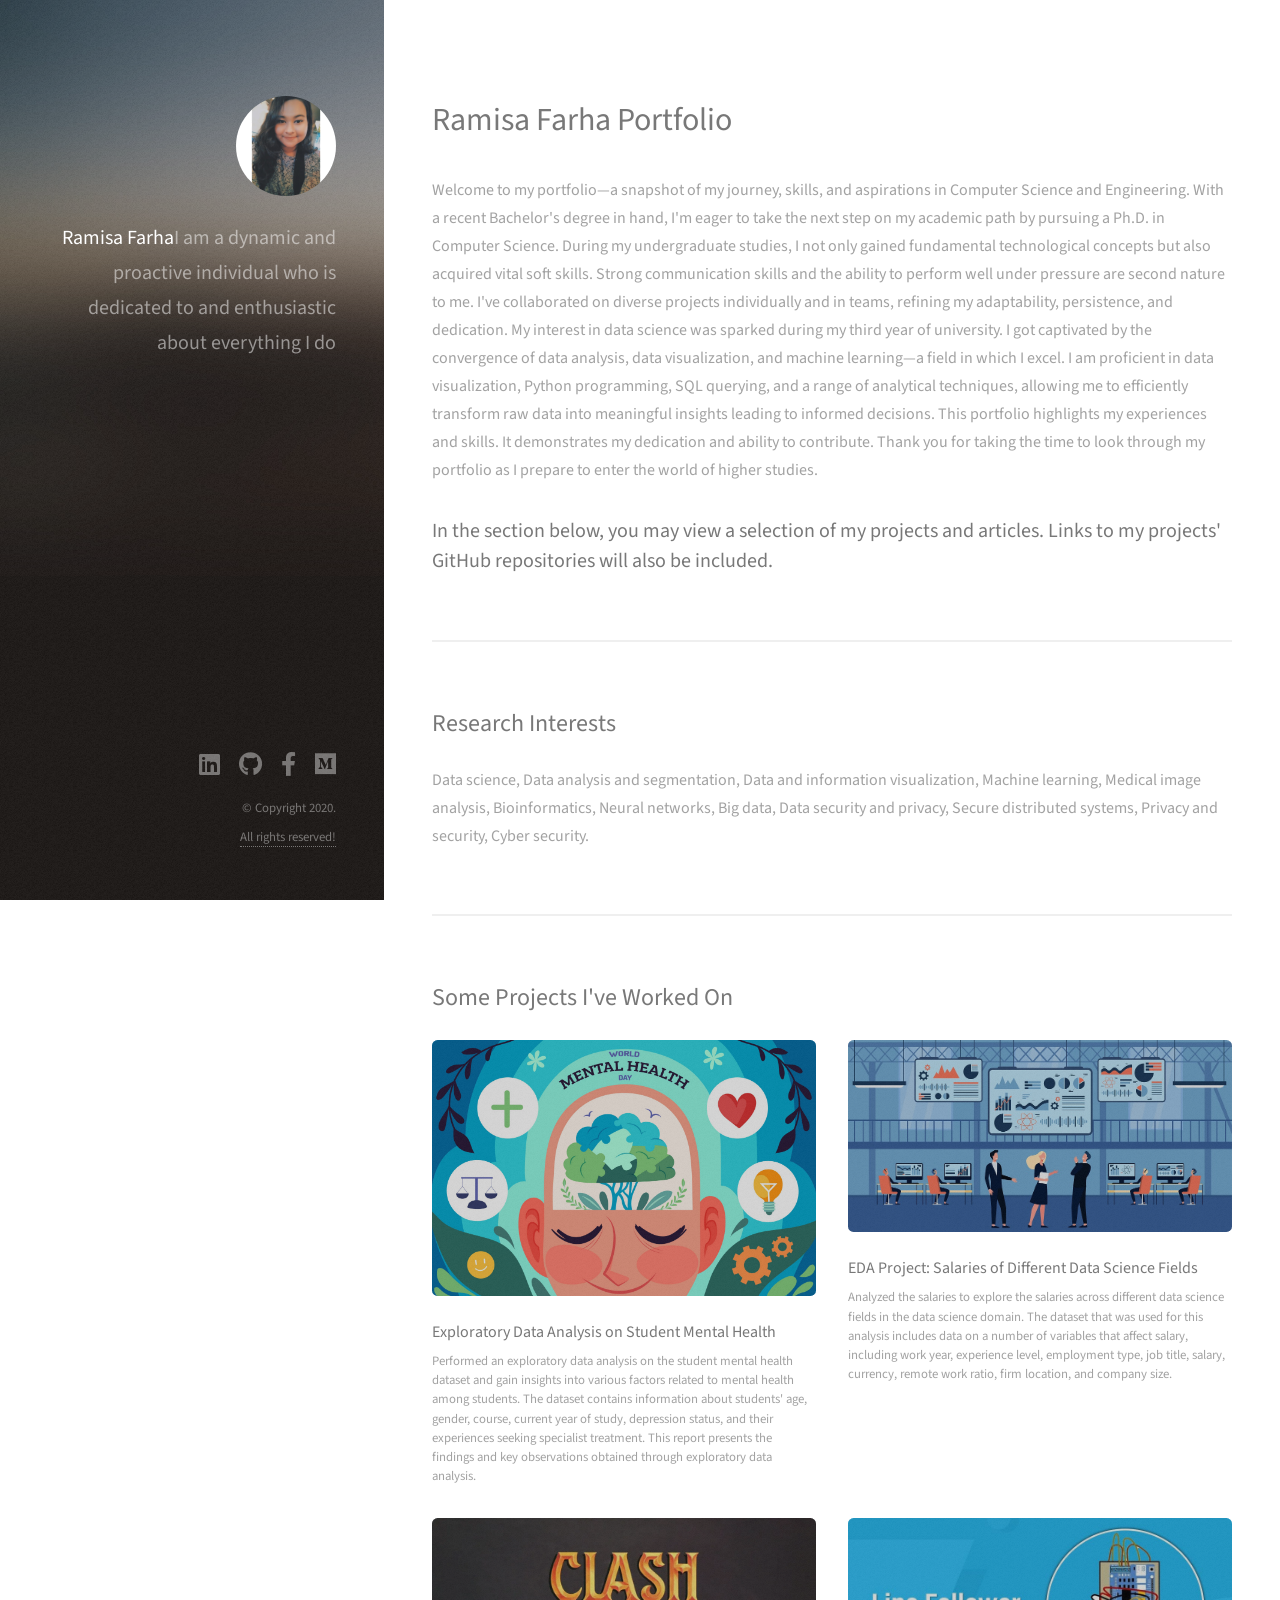
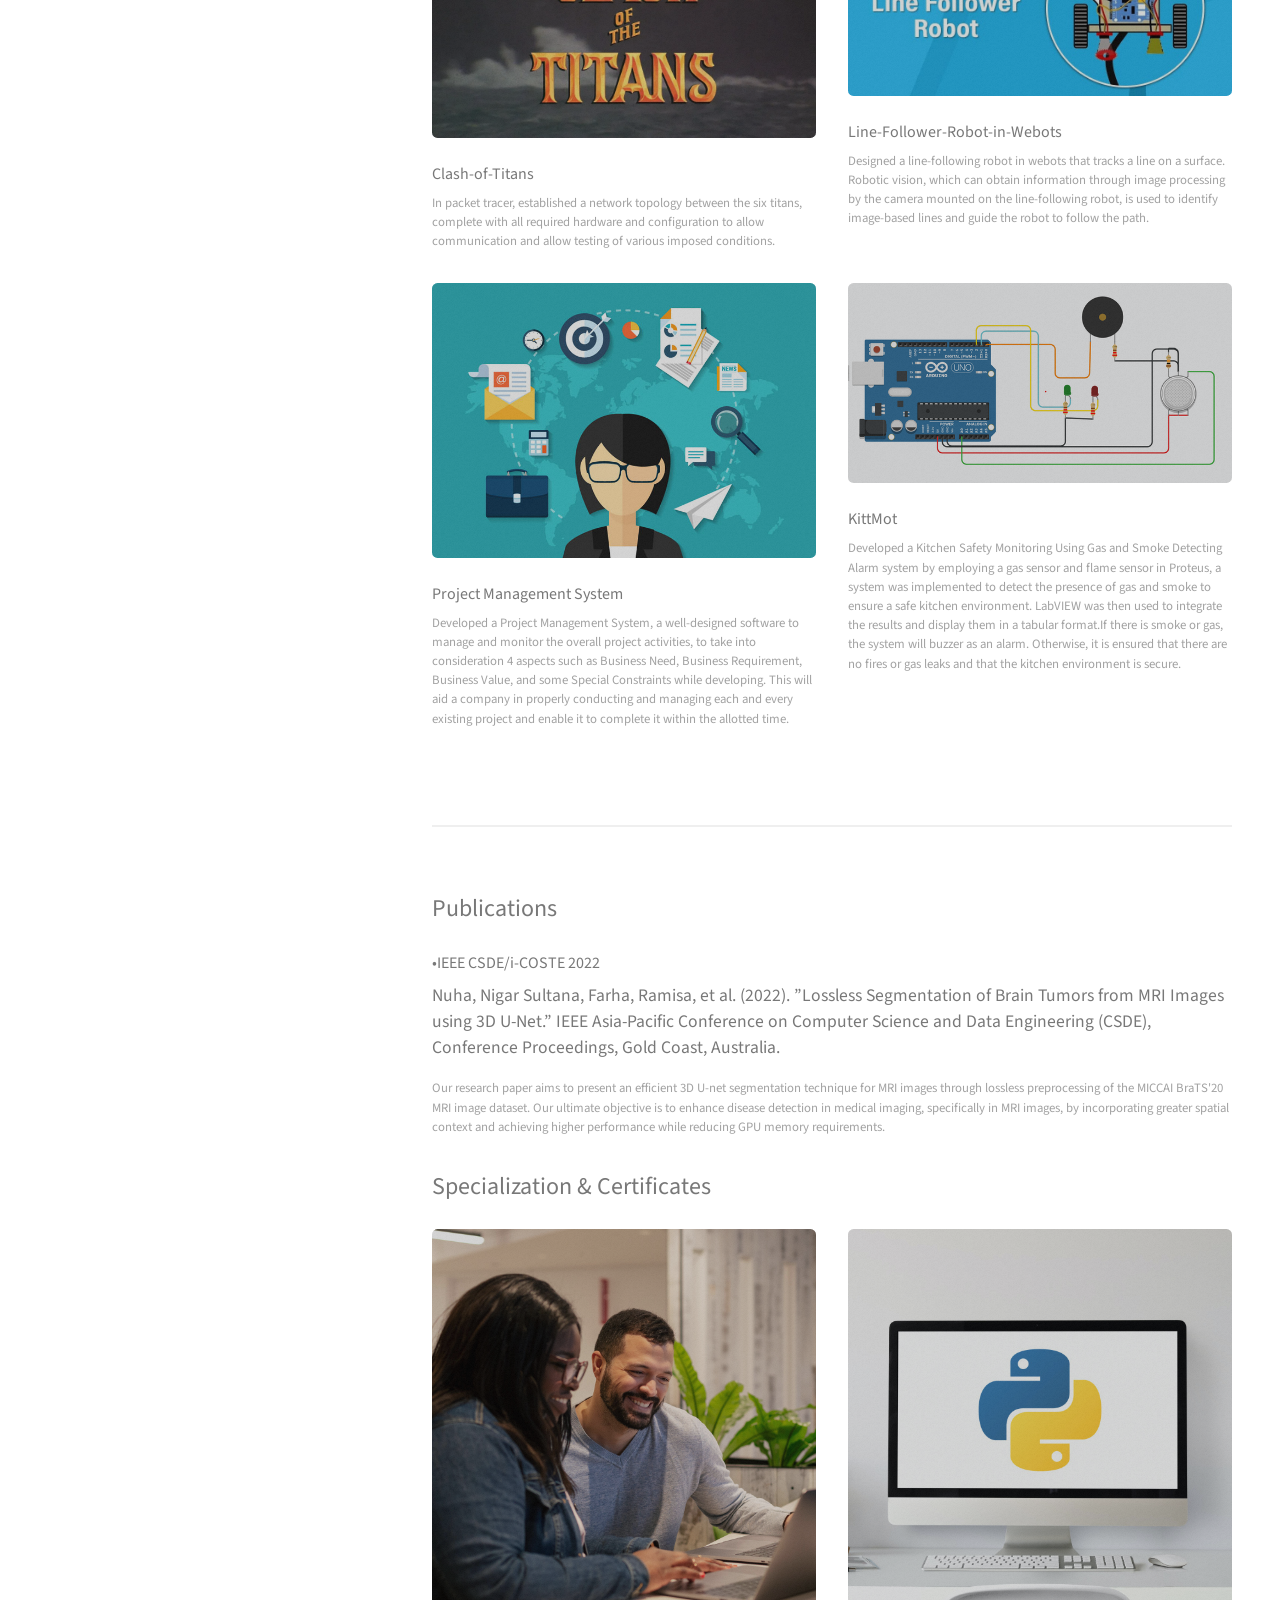
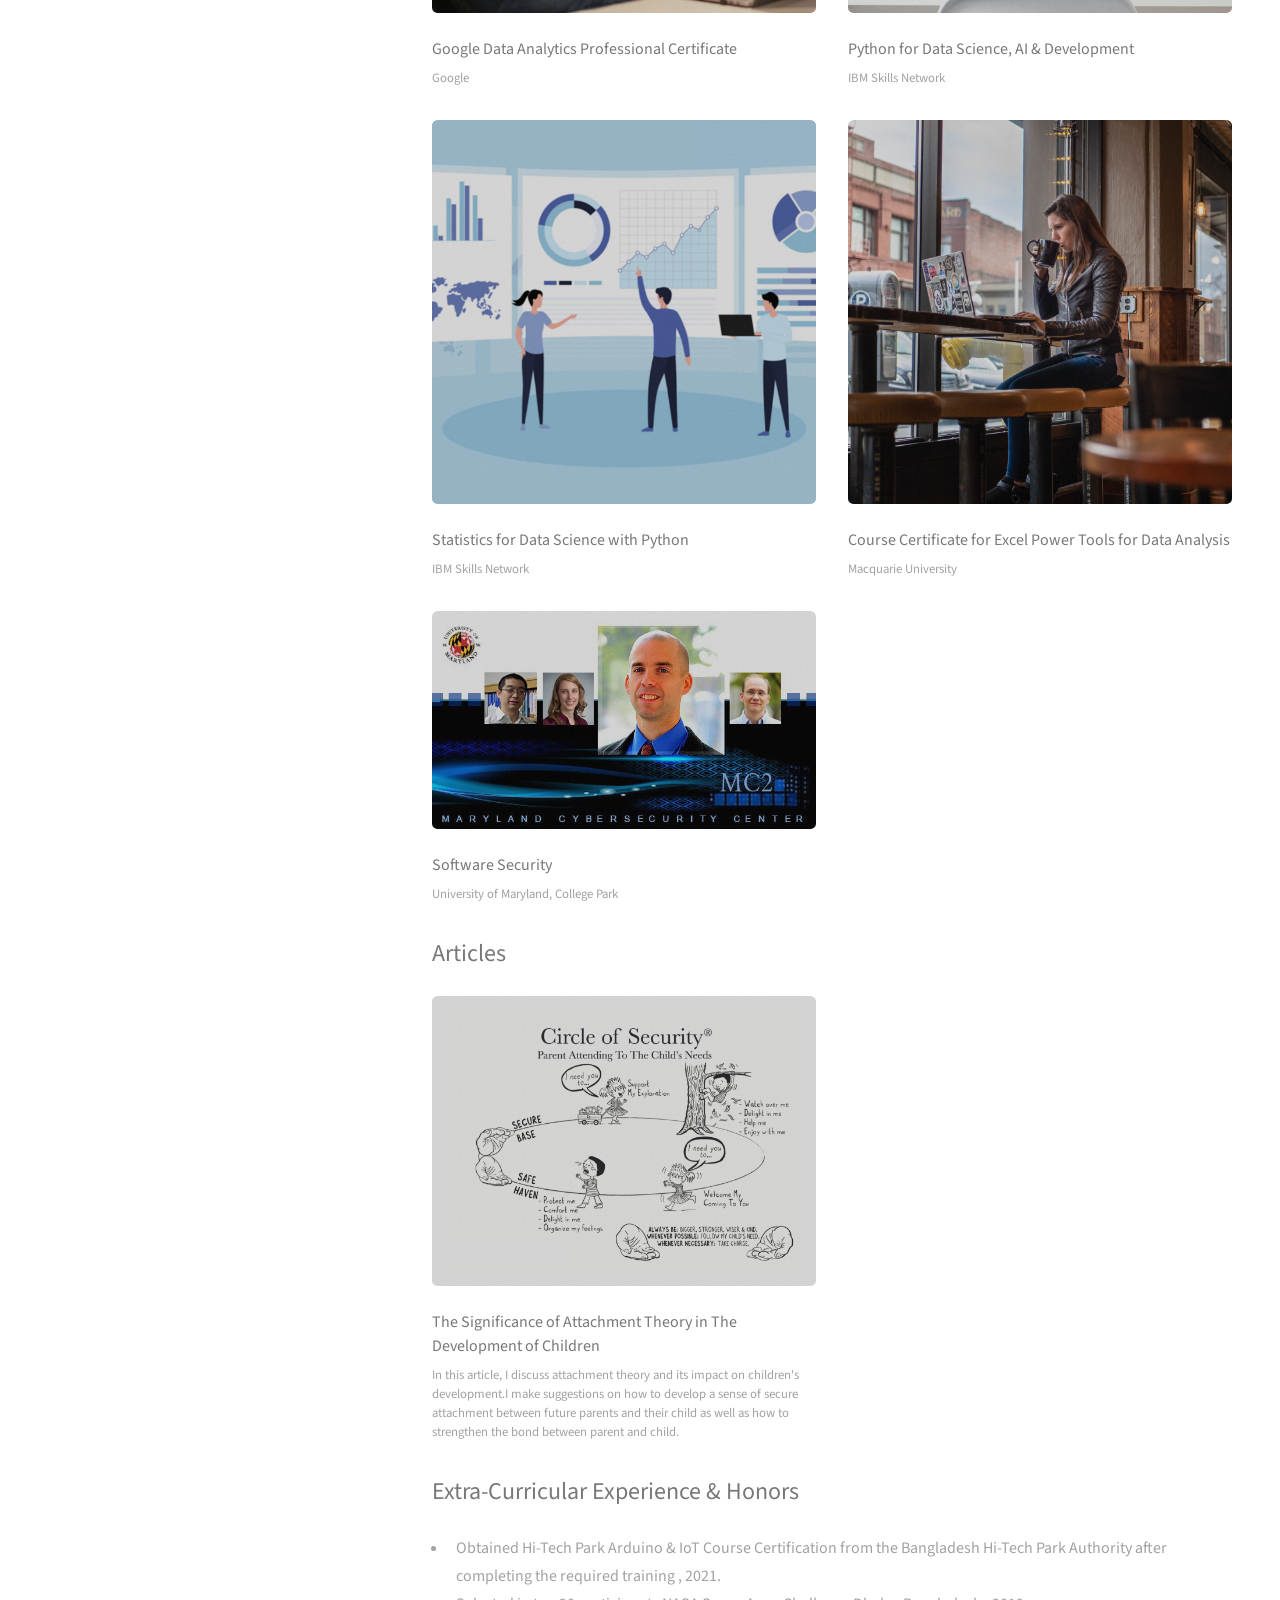
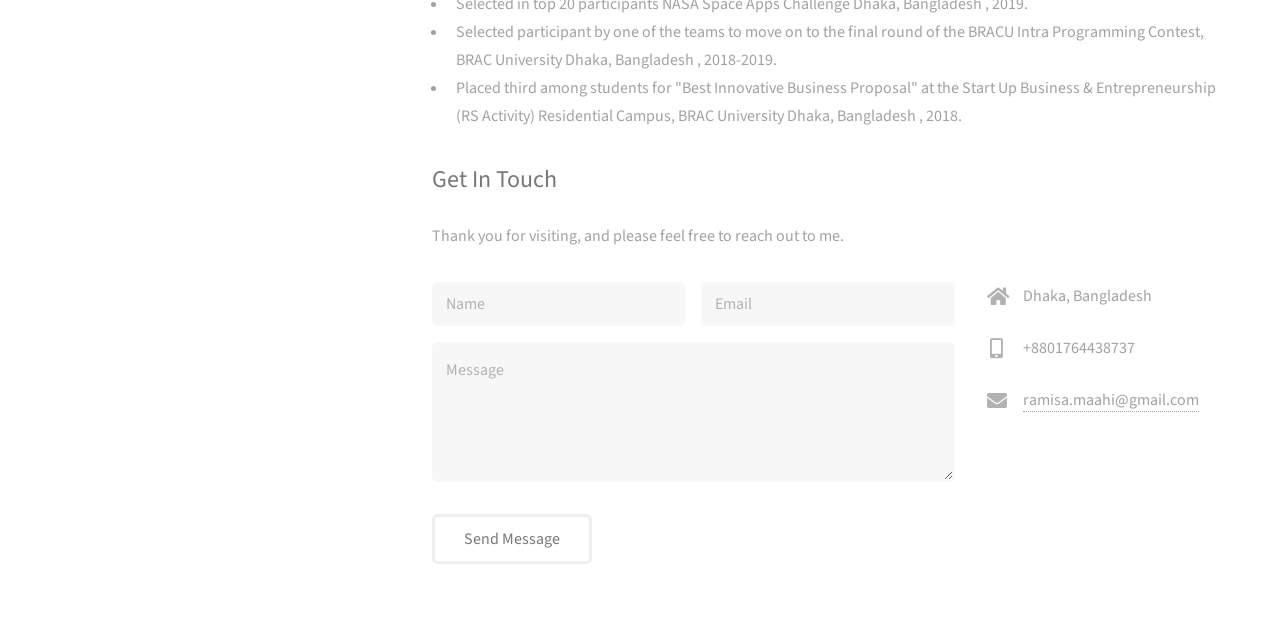
==== commit dc79abbc: "Add files via upload" ====
--- a/portfolio/index.html
+++ b/portfolio/index.html
@@ -81,7 +81,11 @@
 							<article class="col-6 col-12-xsmall work-item">
 								<a href="images/gas-660x344.png" class="image fit thumb"><img src="images/gas-660x344.png" alt="" /></a>
 								<a href="https://github.com/RamisaFarha/Arduino-Project-KittMot"><h3>KittMot</h3></a>
-								<p>Kitchen Safety Monitoring Using Gas and Smoke Detecting Alarm system</p>
+								<p>Developed a Kitchen Safety Monitoring Using Gas and Smoke Detecting Alarm system by employing a gas sensor and flame sensor in Proteus, a system was implemented to 
+									detect the presence of gas and smoke to ensure a safe kitchen environment. LabVIEW 
+									was then used to integrate the results and display them in a tabular format.If there is 
+									smoke or gas, the system will buzzer as an alarm. Otherwise, it is ensured that there 
+									are no fires or gas leaks and that the kitchen environment is secure.</p>
 							</article>
 							<!--
 							<article class="col-6 col-12-xsmall work-item">
